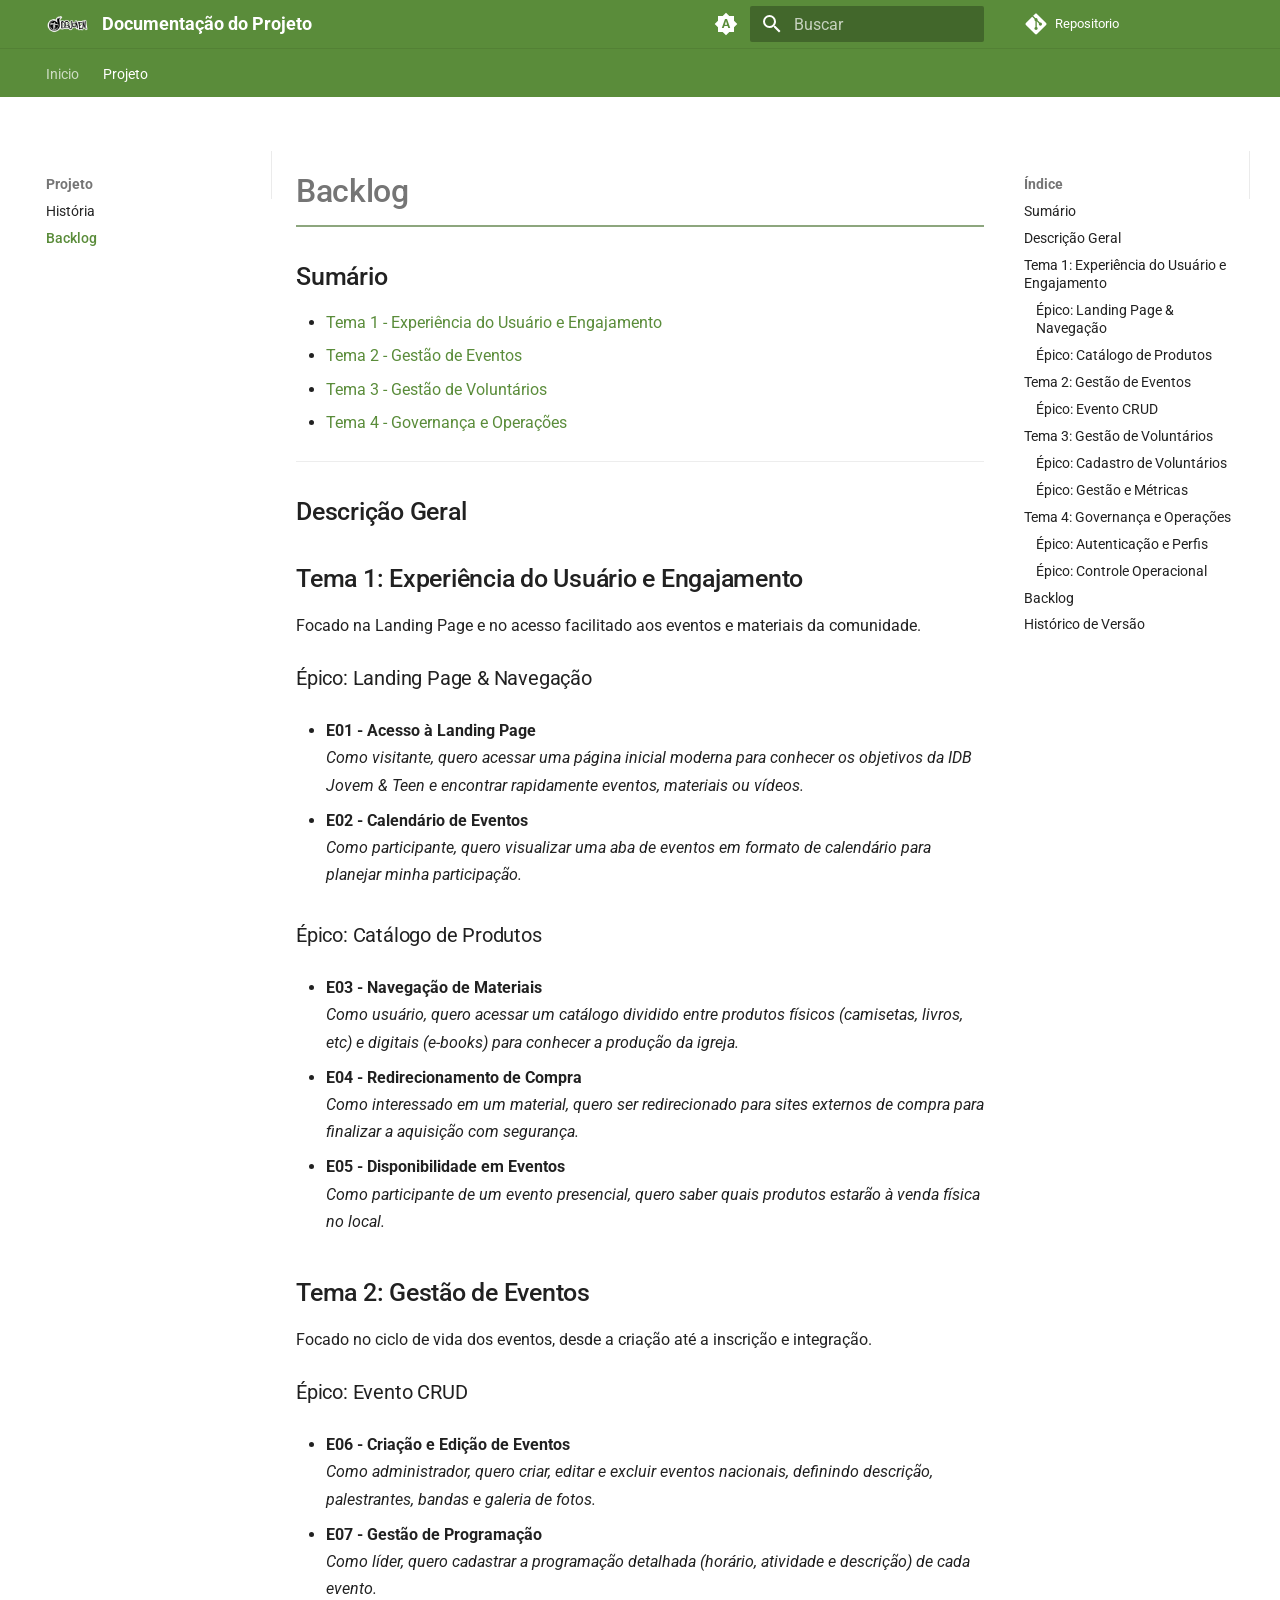
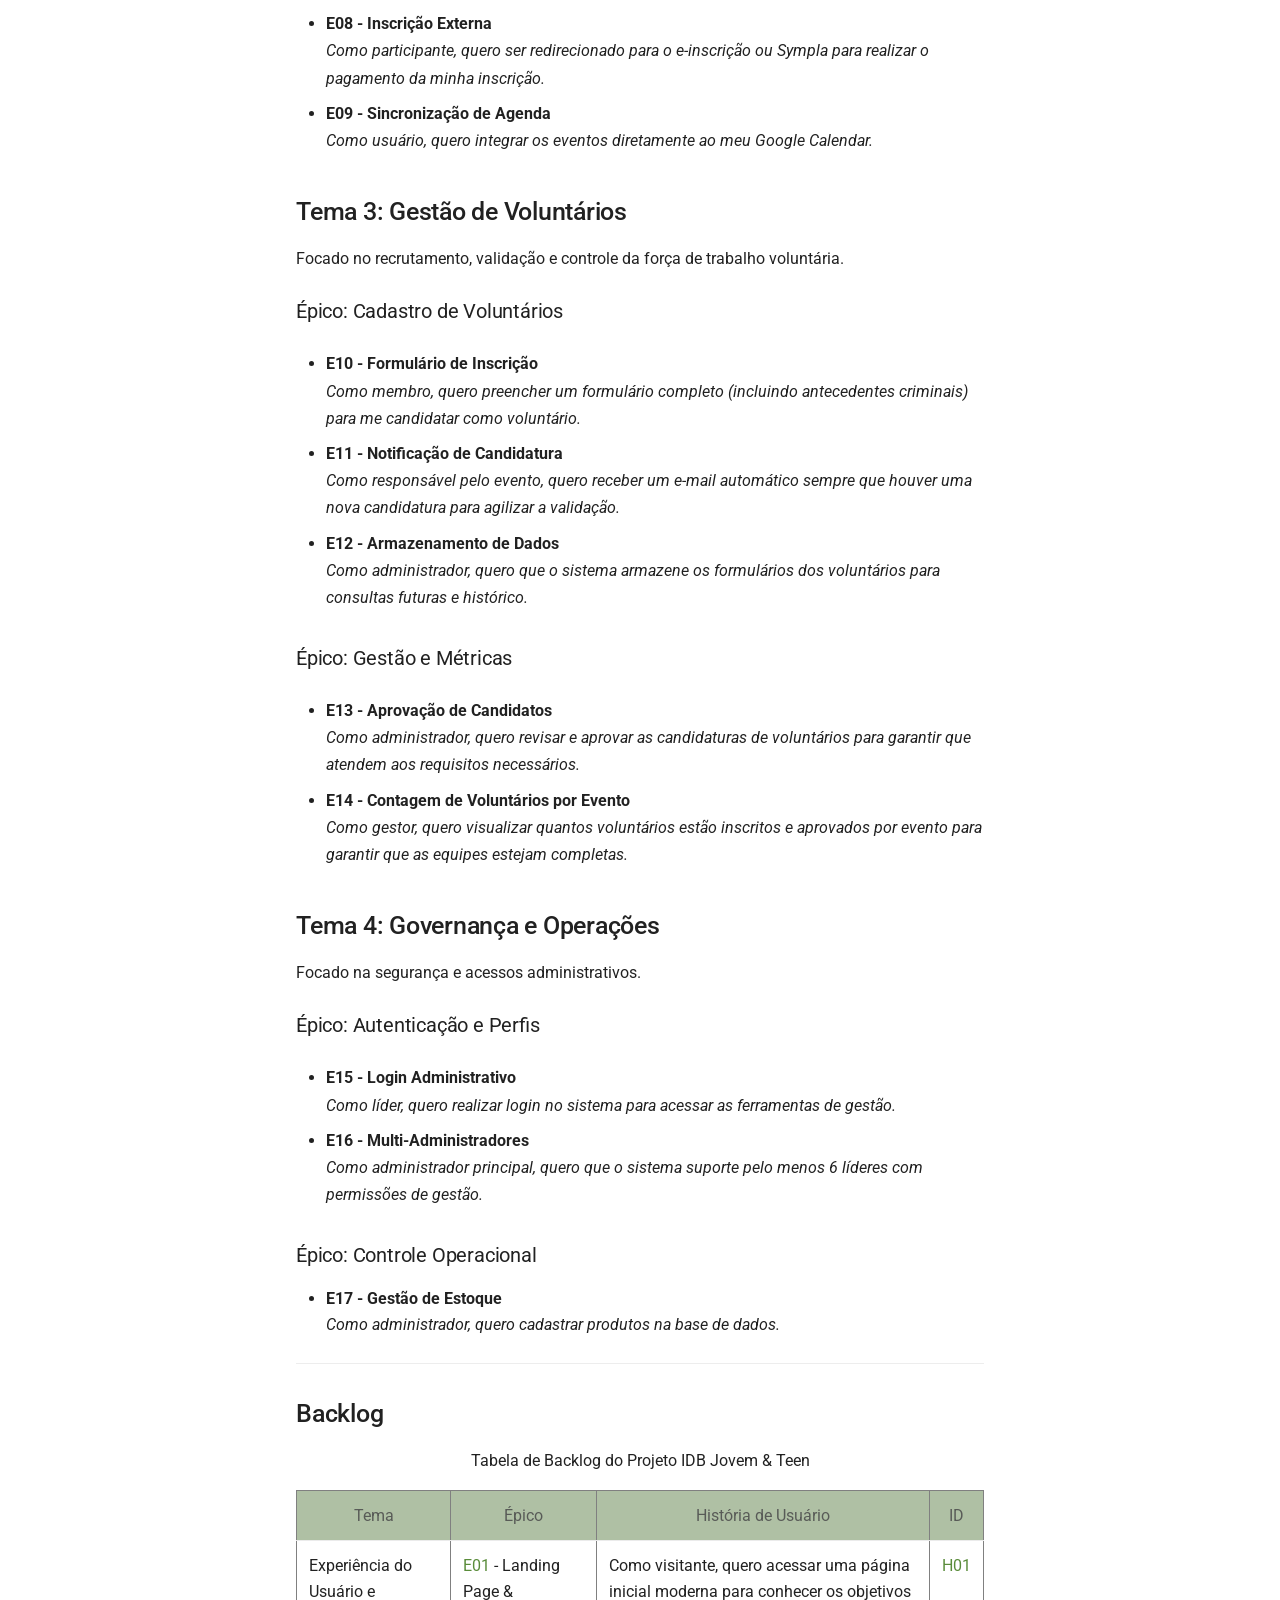
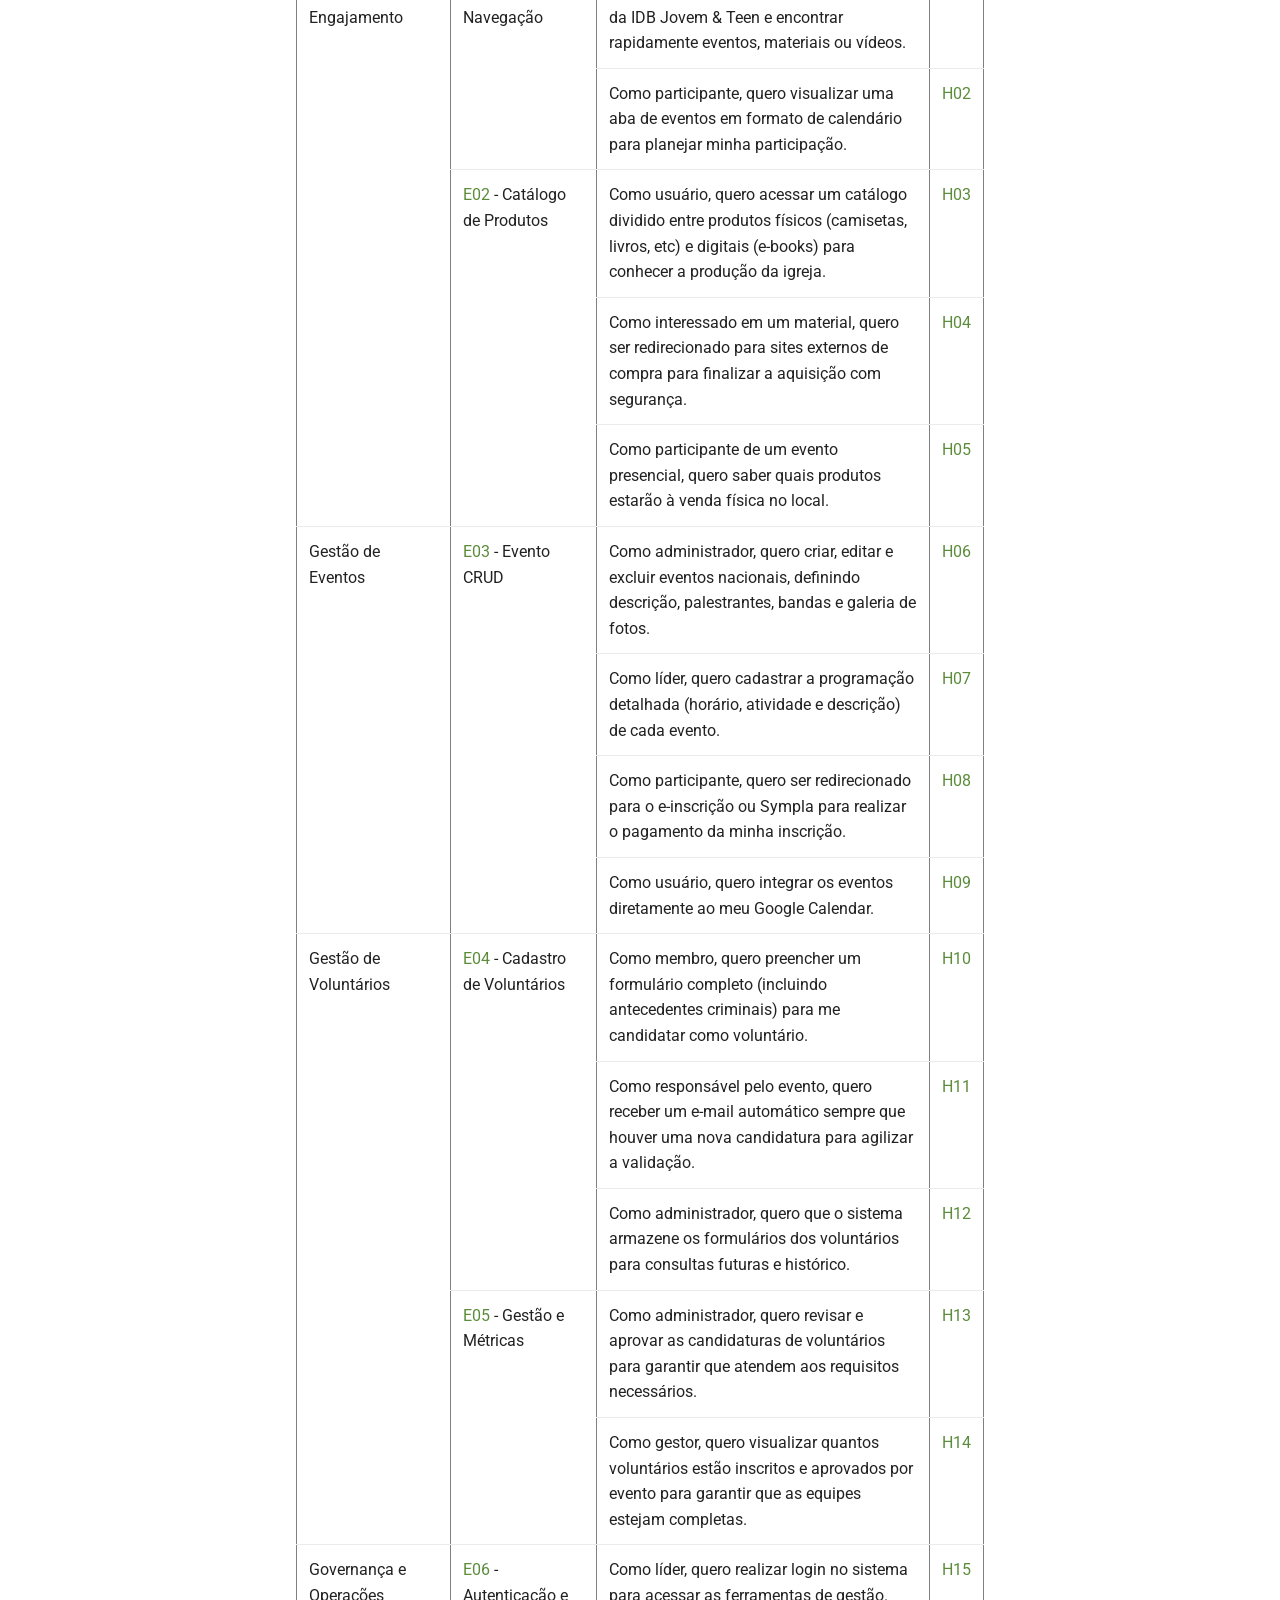
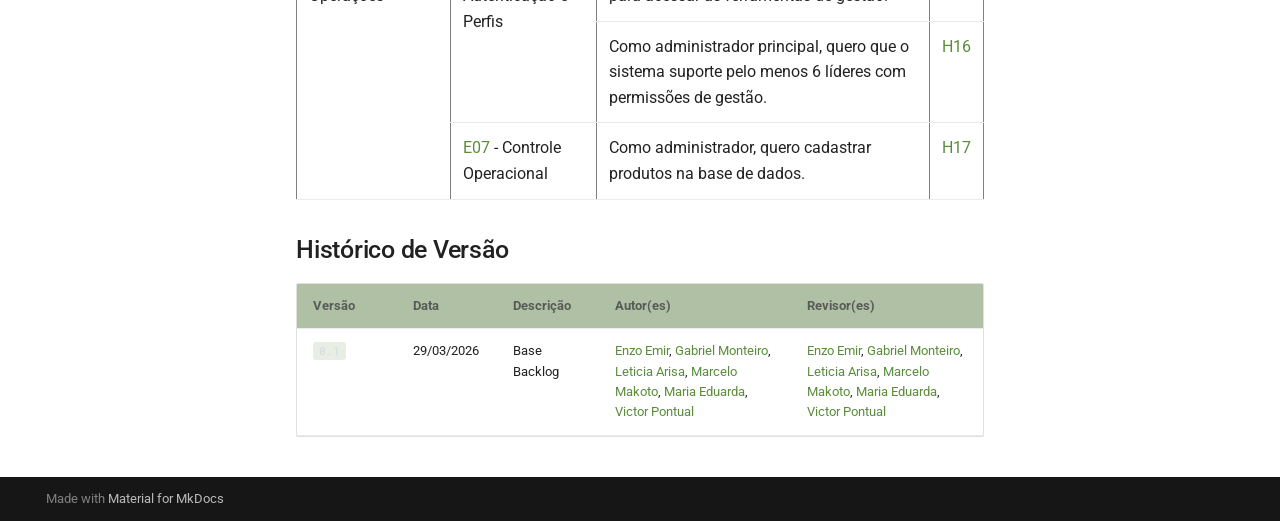
==== projeto/backlog_novo/index.html @ 0bb30179 "deploy: 5271ec91122ce30be856b29e487058264854e5d3" ====
<!doctype html>
<html lang="pt" class="no-js">
  <head>
    
      <meta charset="utf-8">
      <meta name="viewport" content="width=device-width,initial-scale=1">
      
        <meta name="description" content="Base inicial da documentação tecnica e organizacional">
      
      
      
        <link rel="canonical" href="https://enzoemir.github.io/IDB_JOVEM_DOC/projeto/backlog_novo/">
      
      
        <link rel="prev" href="../historia_usuario_novo/">
      
      
      
        
      
      
      <link rel="icon" href="../../imagens/logo.png">
      <meta name="generator" content="mkdocs-1.6.1, mkdocs-material-9.7.6">
    
    
      
        <title>Backlog - Documentação do Projeto</title>
      
    
    
      <link rel="stylesheet" href="../../assets/stylesheets/main.484c7ddc.min.css">
      
        
        <link rel="stylesheet" href="../../assets/stylesheets/palette.ab4e12ef.min.css">
      
      


    
    
      
    
    
      
        
        
        <link rel="preconnect" href="https://fonts.gstatic.com" crossorigin>
        <link rel="stylesheet" href="https://fonts.googleapis.com/css?family=Roboto:300,300i,400,400i,700,700i%7CRoboto+Mono:400,400i,700,700i&display=fallback">
        <style>:root{--md-text-font:"Roboto";--md-code-font:"Roboto Mono"}</style>
      
    
    
      <link rel="stylesheet" href="../../stylesheets/custom.css">
    
    <script>__md_scope=new URL("../..",location),__md_hash=e=>[...e].reduce(((e,_)=>(e<<5)-e+_.charCodeAt(0)),0),__md_get=(e,_=localStorage,t=__md_scope)=>JSON.parse(_.getItem(t.pathname+"."+e)),__md_set=(e,_,t=localStorage,a=__md_scope)=>{try{t.setItem(a.pathname+"."+e,JSON.stringify(_))}catch(e){}}</script>
    
      

    
    
  </head>
  
  
    
    
      
    
    
    
    
    <body dir="ltr" data-md-color-scheme="default" data-md-color-primary="indigo" data-md-color-accent="indigo">
  
    
    <input class="md-toggle" data-md-toggle="drawer" type="checkbox" id="__drawer" autocomplete="off">
    <input class="md-toggle" data-md-toggle="search" type="checkbox" id="__search" autocomplete="off">
    <label class="md-overlay" for="__drawer"></label>
    <div data-md-component="skip">
      
        
        <a href="#sumario" class="md-skip">
          Pular para conteúdo
        </a>
      
    </div>
    <div data-md-component="announce">
      
    </div>
    
    
      

<header class="md-header" data-md-component="header">
  <nav class="md-header__inner md-grid" aria-label="Cabeçalho">
    <a href="../.." title="Documentação do Projeto" class="md-header__button md-logo" aria-label="Documentação do Projeto" data-md-component="logo">
      
  <img src="../../imagens/logo.png" alt="logo">

    </a>
    <label class="md-header__button md-icon" for="__drawer">
      
      <svg xmlns="http://www.w3.org/2000/svg" viewBox="0 0 24 24"><path d="M3 6h18v2H3zm0 5h18v2H3zm0 5h18v2H3z"/></svg>
    </label>
    <div class="md-header__title" data-md-component="header-title">
      <div class="md-header__ellipsis">
        <div class="md-header__topic">
          <span class="md-ellipsis">
            Documentação do Projeto
          </span>
        </div>
        <div class="md-header__topic" data-md-component="header-topic">
          <span class="md-ellipsis">
            
              Backlog
            
          </span>
        </div>
      </div>
    </div>
    
      
        <form class="md-header__option" data-md-component="palette">
  
    
    
    
    <input class="md-option" data-md-color-media="(prefers-color-scheme)" data-md-color-scheme="default" data-md-color-primary="indigo" data-md-color-accent="indigo"  aria-label="Alternar para tema claro"  type="radio" name="__palette" id="__palette_0">
    
      <label class="md-header__button md-icon" title="Alternar para tema claro" for="__palette_1" hidden>
        <svg xmlns="http://www.w3.org/2000/svg" viewBox="0 0 24 24"><path d="m14.3 16-.7-2h-3.2l-.7 2H7.8L11 7h2l3.2 9zM20 8.69V4h-4.69L12 .69 8.69 4H4v4.69L.69 12 4 15.31V20h4.69L12 23.31 15.31 20H20v-4.69L23.31 12zm-9.15 3.96h2.3L12 9z"/></svg>
      </label>
    
  
    
    
    
    <input class="md-option" data-md-color-media="(prefers-color-scheme: light)" data-md-color-scheme="default" data-md-color-primary="green" data-md-color-accent="pink"  aria-label="Alternar para tema escuro"  type="radio" name="__palette" id="__palette_1">
    
      <label class="md-header__button md-icon" title="Alternar para tema escuro" for="__palette_2" hidden>
        <svg xmlns="http://www.w3.org/2000/svg" viewBox="0 0 24 24"><path d="M12 8a4 4 0 0 0-4 4 4 4 0 0 0 4 4 4 4 0 0 0 4-4 4 4 0 0 0-4-4m0 10a6 6 0 0 1-6-6 6 6 0 0 1 6-6 6 6 0 0 1 6 6 6 6 0 0 1-6 6m8-9.31V4h-4.69L12 .69 8.69 4H4v4.69L.69 12 4 15.31V20h4.69L12 23.31 15.31 20H20v-4.69L23.31 12z"/></svg>
      </label>
    
  
    
    
    
    <input class="md-option" data-md-color-media="(prefers-color-scheme: dark)" data-md-color-scheme="slate" data-md-color-primary="green" data-md-color-accent="pink"  aria-label="Usar preferência do sistema"  type="radio" name="__palette" id="__palette_2">
    
      <label class="md-header__button md-icon" title="Usar preferência do sistema" for="__palette_0" hidden>
        <svg xmlns="http://www.w3.org/2000/svg" viewBox="0 0 24 24"><path d="M12 18c-.89 0-1.74-.2-2.5-.55C11.56 16.5 13 14.42 13 12s-1.44-4.5-3.5-5.45C10.26 6.2 11.11 6 12 6a6 6 0 0 1 6 6 6 6 0 0 1-6 6m8-9.31V4h-4.69L12 .69 8.69 4H4v4.69L.69 12 4 15.31V20h4.69L12 23.31 15.31 20H20v-4.69L23.31 12z"/></svg>
      </label>
    
  
</form>
      
    
    
      <script>var palette=__md_get("__palette");if(palette&&palette.color){if("(prefers-color-scheme)"===palette.color.media){var media=matchMedia("(prefers-color-scheme: light)"),input=document.querySelector(media.matches?"[data-md-color-media='(prefers-color-scheme: light)']":"[data-md-color-media='(prefers-color-scheme: dark)']");palette.color.media=input.getAttribute("data-md-color-media"),palette.color.scheme=input.getAttribute("data-md-color-scheme"),palette.color.primary=input.getAttribute("data-md-color-primary"),palette.color.accent=input.getAttribute("data-md-color-accent")}for(var[key,value]of Object.entries(palette.color))document.body.setAttribute("data-md-color-"+key,value)}</script>
    
    
    
      
      
        <label class="md-header__button md-icon" for="__search">
          
          <svg xmlns="http://www.w3.org/2000/svg" viewBox="0 0 24 24"><path d="M9.5 3A6.5 6.5 0 0 1 16 9.5c0 1.61-.59 3.09-1.56 4.23l.27.27h.79l5 5-1.5 1.5-5-5v-.79l-.27-.27A6.52 6.52 0 0 1 9.5 16 6.5 6.5 0 0 1 3 9.5 6.5 6.5 0 0 1 9.5 3m0 2C7 5 5 7 5 9.5S7 14 9.5 14 14 12 14 9.5 12 5 9.5 5"/></svg>
        </label>
        <div class="md-search" data-md-component="search" role="dialog">
  <label class="md-search__overlay" for="__search"></label>
  <div class="md-search__inner" role="search">
    <form class="md-search__form" name="search">
      <input type="text" class="md-search__input" name="query" aria-label="Buscar" placeholder="Buscar" autocapitalize="off" autocorrect="off" autocomplete="off" spellcheck="false" data-md-component="search-query" required>
      <label class="md-search__icon md-icon" for="__search">
        
        <svg xmlns="http://www.w3.org/2000/svg" viewBox="0 0 24 24"><path d="M9.5 3A6.5 6.5 0 0 1 16 9.5c0 1.61-.59 3.09-1.56 4.23l.27.27h.79l5 5-1.5 1.5-5-5v-.79l-.27-.27A6.52 6.52 0 0 1 9.5 16 6.5 6.5 0 0 1 3 9.5 6.5 6.5 0 0 1 9.5 3m0 2C7 5 5 7 5 9.5S7 14 9.5 14 14 12 14 9.5 12 5 9.5 5"/></svg>
        
        <svg xmlns="http://www.w3.org/2000/svg" viewBox="0 0 24 24"><path d="M20 11v2H8l5.5 5.5-1.42 1.42L4.16 12l7.92-7.92L13.5 5.5 8 11z"/></svg>
      </label>
      <nav class="md-search__options" aria-label="Pesquisar">
        
        <button type="reset" class="md-search__icon md-icon" title="Limpar" aria-label="Limpar" tabindex="-1">
          
          <svg xmlns="http://www.w3.org/2000/svg" viewBox="0 0 24 24"><path d="M19 6.41 17.59 5 12 10.59 6.41 5 5 6.41 10.59 12 5 17.59 6.41 19 12 13.41 17.59 19 19 17.59 13.41 12z"/></svg>
        </button>
      </nav>
      
    </form>
    <div class="md-search__output">
      <div class="md-search__scrollwrap" tabindex="0" data-md-scrollfix>
        <div class="md-search-result" data-md-component="search-result">
          <div class="md-search-result__meta">
            Inicializando busca
          </div>
          <ol class="md-search-result__list" role="presentation"></ol>
        </div>
      </div>
    </div>
  </div>
</div>
      
    
    
      <div class="md-header__source">
        <a href="https://github.com/EnzoEmir/IDB_JOVEM_DOC" title="Ir para repositório" class="md-source" data-md-component="source">
  <div class="md-source__icon md-icon">
    
    <svg xmlns="http://www.w3.org/2000/svg" viewBox="0 0 448 512"><!--! Font Awesome Free 7.1.0 by @fontawesome - https://fontawesome.com License - https://fontawesome.com/license/free (Icons: CC BY 4.0, Fonts: SIL OFL 1.1, Code: MIT License) Copyright 2025 Fonticons, Inc.--><path d="M439.6 236.1 244 40.5c-5.4-5.5-12.8-8.5-20.4-8.5s-15 3-20.4 8.4L162.5 81l51.5 51.5c27.1-9.1 52.7 16.8 43.4 43.7l49.7 49.7c34.2-11.8 61.2 31 35.5 56.7-26.5 26.5-70.2-2.9-56-37.3L240.3 199v121.9c25.3 12.5 22.3 41.8 9.1 55-6.4 6.4-15.2 10.1-24.3 10.1s-17.8-3.6-24.3-10.1c-17.6-17.6-11.1-46.9 11.2-56v-123c-20.8-8.5-24.6-30.7-18.6-45L142.6 101 8.5 235.1C3 240.6 0 247.9 0 255.5s3 15 8.5 20.4l195.6 195.7c5.4 5.4 12.7 8.4 20.4 8.4s15-3 20.4-8.4l194.7-194.7c5.4-5.4 8.4-12.8 8.4-20.4s-3-15-8.4-20.4"/></svg>
  </div>
  <div class="md-source__repository">
    Repositorio
  </div>
</a>
      </div>
    
  </nav>
  
</header>
    
    <div class="md-container" data-md-component="container">
      
      
        
          
            
<nav class="md-tabs" aria-label="Abas" data-md-component="tabs">
  <div class="md-grid">
    <ul class="md-tabs__list">
      
        
  
  
  
  
    <li class="md-tabs__item">
      <a href="../.." class="md-tabs__link">
        
  
  
    
  
  Inicio

      </a>
    </li>
  

      
        
  
  
  
    
  
  
    
    
      <li class="md-tabs__item md-tabs__item--active">
        <a href="../historia_usuario_novo/" class="md-tabs__link">
          
  
  
  Projeto

        </a>
      </li>
    
  

      
    </ul>
  </div>
</nav>
          
        
      
      <main class="md-main" data-md-component="main">
        <div class="md-main__inner md-grid">
          
            
              
              <div class="md-sidebar md-sidebar--primary" data-md-component="sidebar" data-md-type="navigation" >
                <div class="md-sidebar__scrollwrap">
                  <div class="md-sidebar__inner">
                    


  


<nav class="md-nav md-nav--primary md-nav--lifted" aria-label="Navegação" data-md-level="0">
  <label class="md-nav__title" for="__drawer">
    <a href="../.." title="Documentação do Projeto" class="md-nav__button md-logo" aria-label="Documentação do Projeto" data-md-component="logo">
      
  <img src="../../imagens/logo.png" alt="logo">

    </a>
    Documentação do Projeto
  </label>
  
    <div class="md-nav__source">
      <a href="https://github.com/EnzoEmir/IDB_JOVEM_DOC" title="Ir para repositório" class="md-source" data-md-component="source">
  <div class="md-source__icon md-icon">
    
    <svg xmlns="http://www.w3.org/2000/svg" viewBox="0 0 448 512"><!--! Font Awesome Free 7.1.0 by @fontawesome - https://fontawesome.com License - https://fontawesome.com/license/free (Icons: CC BY 4.0, Fonts: SIL OFL 1.1, Code: MIT License) Copyright 2025 Fonticons, Inc.--><path d="M439.6 236.1 244 40.5c-5.4-5.5-12.8-8.5-20.4-8.5s-15 3-20.4 8.4L162.5 81l51.5 51.5c27.1-9.1 52.7 16.8 43.4 43.7l49.7 49.7c34.2-11.8 61.2 31 35.5 56.7-26.5 26.5-70.2-2.9-56-37.3L240.3 199v121.9c25.3 12.5 22.3 41.8 9.1 55-6.4 6.4-15.2 10.1-24.3 10.1s-17.8-3.6-24.3-10.1c-17.6-17.6-11.1-46.9 11.2-56v-123c-20.8-8.5-24.6-30.7-18.6-45L142.6 101 8.5 235.1C3 240.6 0 247.9 0 255.5s3 15 8.5 20.4l195.6 195.7c5.4 5.4 12.7 8.4 20.4 8.4s15-3 20.4-8.4l194.7-194.7c5.4-5.4 8.4-12.8 8.4-20.4s-3-15-8.4-20.4"/></svg>
  </div>
  <div class="md-source__repository">
    Repositorio
  </div>
</a>
    </div>
  
  <ul class="md-nav__list" data-md-scrollfix>
    
      
      
  
  
  
  
    <li class="md-nav__item">
      <a href="../.." class="md-nav__link">
        
  
  
  <span class="md-ellipsis">
    
  
    Inicio
  

    
  </span>
  
  

      </a>
    </li>
  

    
      
      
  
  
    
  
  
  
    
    
    
    
      
        
        
      
      
    
    
    <li class="md-nav__item md-nav__item--active md-nav__item--section md-nav__item--nested">
      
        
        
        <input class="md-nav__toggle md-toggle " type="checkbox" id="__nav_2" checked>
        
          
          <label class="md-nav__link" for="__nav_2" id="__nav_2_label" tabindex="">
            
  
  
  <span class="md-ellipsis">
    
  
    Projeto
  

    
  </span>
  
  

            <span class="md-nav__icon md-icon"></span>
          </label>
        
        <nav class="md-nav" data-md-level="1" aria-labelledby="__nav_2_label" aria-expanded="true">
          <label class="md-nav__title" for="__nav_2">
            <span class="md-nav__icon md-icon"></span>
            
  
    Projeto
  

          </label>
          <ul class="md-nav__list" data-md-scrollfix>
            
              
                
  
  
  
  
    <li class="md-nav__item">
      <a href="../historia_usuario_novo/" class="md-nav__link">
        
  
  
  <span class="md-ellipsis">
    
  
    História
  

    
  </span>
  
  

      </a>
    </li>
  

              
            
              
                
  
  
    
  
  
  
    <li class="md-nav__item md-nav__item--active">
      
      <input class="md-nav__toggle md-toggle" type="checkbox" id="__toc">
      
      
      
        <label class="md-nav__link md-nav__link--active" for="__toc">
          
  
  
  <span class="md-ellipsis">
    
  
    Backlog
  

    
  </span>
  
  

          <span class="md-nav__icon md-icon"></span>
        </label>
      
      <a href="./" class="md-nav__link md-nav__link--active">
        
  
  
  <span class="md-ellipsis">
    
  
    Backlog
  

    
  </span>
  
  

      </a>
      
        

<nav class="md-nav md-nav--secondary" aria-label="Índice">
  
  
  
  
    <label class="md-nav__title" for="__toc">
      <span class="md-nav__icon md-icon"></span>
      Índice
    </label>
    <ul class="md-nav__list" data-md-component="toc" data-md-scrollfix>
      
        <li class="md-nav__item">
  <a href="#sumario" class="md-nav__link">
    <span class="md-ellipsis">
      
        Sumário
      
    </span>
  </a>
  
</li>
      
        <li class="md-nav__item">
  <a href="#descricao-geral" class="md-nav__link">
    <span class="md-ellipsis">
      
        Descrição Geral
      
    </span>
  </a>
  
</li>
      
        <li class="md-nav__item">
  <a href="#tema-1-experiencia-do-usuario-e-engajamento" class="md-nav__link">
    <span class="md-ellipsis">
      
        Tema 1: Experiência do Usuário e Engajamento
      
    </span>
  </a>
  
    <nav class="md-nav" aria-label="Tema 1: Experiência do Usuário e Engajamento">
      <ul class="md-nav__list">
        
          <li class="md-nav__item">
  <a href="#epico-landing-page-navegacao" class="md-nav__link">
    <span class="md-ellipsis">
      
        Épico: Landing Page &amp; Navegação
      
    </span>
  </a>
  
</li>
        
          <li class="md-nav__item">
  <a href="#epico-catalogo-de-produtos" class="md-nav__link">
    <span class="md-ellipsis">
      
        Épico: Catálogo de Produtos
      
    </span>
  </a>
  
</li>
        
      </ul>
    </nav>
  
</li>
      
        <li class="md-nav__item">
  <a href="#tema-2-gestao-de-eventos" class="md-nav__link">
    <span class="md-ellipsis">
      
        Tema 2: Gestão de Eventos
      
    </span>
  </a>
  
    <nav class="md-nav" aria-label="Tema 2: Gestão de Eventos">
      <ul class="md-nav__list">
        
          <li class="md-nav__item">
  <a href="#epico-evento-crud" class="md-nav__link">
    <span class="md-ellipsis">
      
        Épico: Evento CRUD
      
    </span>
  </a>
  
</li>
        
      </ul>
    </nav>
  
</li>
      
        <li class="md-nav__item">
  <a href="#tema-3-gestao-de-voluntarios" class="md-nav__link">
    <span class="md-ellipsis">
      
        Tema 3: Gestão de Voluntários
      
    </span>
  </a>
  
    <nav class="md-nav" aria-label="Tema 3: Gestão de Voluntários">
      <ul class="md-nav__list">
        
          <li class="md-nav__item">
  <a href="#epico-cadastro-de-voluntarios" class="md-nav__link">
    <span class="md-ellipsis">
      
        Épico: Cadastro de Voluntários
      
    </span>
  </a>
  
</li>
        
          <li class="md-nav__item">
  <a href="#epico-gestao-e-metricas" class="md-nav__link">
    <span class="md-ellipsis">
      
        Épico: Gestão e Métricas
      
    </span>
  </a>
  
</li>
        
      </ul>
    </nav>
  
</li>
      
        <li class="md-nav__item">
  <a href="#tema-4-governanca-e-operacoes" class="md-nav__link">
    <span class="md-ellipsis">
      
        Tema 4: Governança e Operações
      
    </span>
  </a>
  
    <nav class="md-nav" aria-label="Tema 4: Governança e Operações">
      <ul class="md-nav__list">
        
          <li class="md-nav__item">
  <a href="#epico-autenticacao-e-perfis" class="md-nav__link">
    <span class="md-ellipsis">
      
        Épico: Autenticação e Perfis
      
    </span>
  </a>
  
</li>
        
          <li class="md-nav__item">
  <a href="#epico-controle-operacional" class="md-nav__link">
    <span class="md-ellipsis">
      
        Épico: Controle Operacional
      
    </span>
  </a>
  
</li>
        
      </ul>
    </nav>
  
</li>
      
        <li class="md-nav__item">
  <a href="#backlog" class="md-nav__link">
    <span class="md-ellipsis">
      
        Backlog
      
    </span>
  </a>
  
</li>
      
        <li class="md-nav__item">
  <a href="#historico-de-versao" class="md-nav__link">
    <span class="md-ellipsis">
      
        Histórico de Versão
      
    </span>
  </a>
  
</li>
      
    </ul>
  
</nav>
      
    </li>
  

              
            
          </ul>
        </nav>
      
    </li>
  

    
  </ul>
</nav>
                  </div>
                </div>
              </div>
            
            
              
              <div class="md-sidebar md-sidebar--secondary" data-md-component="sidebar" data-md-type="toc" >
                <div class="md-sidebar__scrollwrap">
                  <div class="md-sidebar__inner">
                    

<nav class="md-nav md-nav--secondary" aria-label="Índice">
  
  
  
  
    <label class="md-nav__title" for="__toc">
      <span class="md-nav__icon md-icon"></span>
      Índice
    </label>
    <ul class="md-nav__list" data-md-component="toc" data-md-scrollfix>
      
        <li class="md-nav__item">
  <a href="#sumario" class="md-nav__link">
    <span class="md-ellipsis">
      
        Sumário
      
    </span>
  </a>
  
</li>
      
        <li class="md-nav__item">
  <a href="#descricao-geral" class="md-nav__link">
    <span class="md-ellipsis">
      
        Descrição Geral
      
    </span>
  </a>
  
</li>
      
        <li class="md-nav__item">
  <a href="#tema-1-experiencia-do-usuario-e-engajamento" class="md-nav__link">
    <span class="md-ellipsis">
      
        Tema 1: Experiência do Usuário e Engajamento
      
    </span>
  </a>
  
    <nav class="md-nav" aria-label="Tema 1: Experiência do Usuário e Engajamento">
      <ul class="md-nav__list">
        
          <li class="md-nav__item">
  <a href="#epico-landing-page-navegacao" class="md-nav__link">
    <span class="md-ellipsis">
      
        Épico: Landing Page &amp; Navegação
      
    </span>
  </a>
  
</li>
        
          <li class="md-nav__item">
  <a href="#epico-catalogo-de-produtos" class="md-nav__link">
    <span class="md-ellipsis">
      
        Épico: Catálogo de Produtos
      
    </span>
  </a>
  
</li>
        
      </ul>
    </nav>
  
</li>
      
        <li class="md-nav__item">
  <a href="#tema-2-gestao-de-eventos" class="md-nav__link">
    <span class="md-ellipsis">
      
        Tema 2: Gestão de Eventos
      
    </span>
  </a>
  
    <nav class="md-nav" aria-label="Tema 2: Gestão de Eventos">
      <ul class="md-nav__list">
        
          <li class="md-nav__item">
  <a href="#epico-evento-crud" class="md-nav__link">
    <span class="md-ellipsis">
      
        Épico: Evento CRUD
      
    </span>
  </a>
  
</li>
        
      </ul>
    </nav>
  
</li>
      
        <li class="md-nav__item">
  <a href="#tema-3-gestao-de-voluntarios" class="md-nav__link">
    <span class="md-ellipsis">
      
        Tema 3: Gestão de Voluntários
      
    </span>
  </a>
  
    <nav class="md-nav" aria-label="Tema 3: Gestão de Voluntários">
      <ul class="md-nav__list">
        
          <li class="md-nav__item">
  <a href="#epico-cadastro-de-voluntarios" class="md-nav__link">
    <span class="md-ellipsis">
      
        Épico: Cadastro de Voluntários
      
    </span>
  </a>
  
</li>
        
          <li class="md-nav__item">
  <a href="#epico-gestao-e-metricas" class="md-nav__link">
    <span class="md-ellipsis">
      
        Épico: Gestão e Métricas
      
    </span>
  </a>
  
</li>
        
      </ul>
    </nav>
  
</li>
      
        <li class="md-nav__item">
  <a href="#tema-4-governanca-e-operacoes" class="md-nav__link">
    <span class="md-ellipsis">
      
        Tema 4: Governança e Operações
      
    </span>
  </a>
  
    <nav class="md-nav" aria-label="Tema 4: Governança e Operações">
      <ul class="md-nav__list">
        
          <li class="md-nav__item">
  <a href="#epico-autenticacao-e-perfis" class="md-nav__link">
    <span class="md-ellipsis">
      
        Épico: Autenticação e Perfis
      
    </span>
  </a>
  
</li>
        
          <li class="md-nav__item">
  <a href="#epico-controle-operacional" class="md-nav__link">
    <span class="md-ellipsis">
      
        Épico: Controle Operacional
      
    </span>
  </a>
  
</li>
        
      </ul>
    </nav>
  
</li>
      
        <li class="md-nav__item">
  <a href="#backlog" class="md-nav__link">
    <span class="md-ellipsis">
      
        Backlog
      
    </span>
  </a>
  
</li>
      
        <li class="md-nav__item">
  <a href="#historico-de-versao" class="md-nav__link">
    <span class="md-ellipsis">
      
        Histórico de Versão
      
    </span>
  </a>
  
</li>
      
    </ul>
  
</nav>
                  </div>
                </div>
              </div>
            
          
          
            <div class="md-content" data-md-component="content">
              
              <article class="md-content__inner md-typeset">
                
                  


  
  


  <h1>Backlog</h1>

<h2 id="sumario">Sumário<a class="headerlink" href="#sumario" title="Permanent link">&para;</a></h2>
<ul>
<li><a href="#tema1">Tema 1 - Experiência do Usuário e Engajamento</a></li>
<li><a href="#tema2">Tema 2 - Gestão de Eventos</a></li>
<li><a href="#tema3">Tema 3 - Gestão de Voluntários</a></li>
<li><a href="#tema4">Tema 4 - Governança e Operações</a></li>
</ul>
<hr />
<h2 id="descricao-geral">Descrição Geral<a class="headerlink" href="#descricao-geral" title="Permanent link">&para;</a></h2>
<p><a name="tema1"></a></p>
<h2 id="tema-1-experiencia-do-usuario-e-engajamento">Tema 1: Experiência do Usuário e Engajamento<a class="headerlink" href="#tema-1-experiencia-do-usuario-e-engajamento" title="Permanent link">&para;</a></h2>
<p>Focado na Landing Page e no acesso facilitado aos eventos e materiais da comunidade.</p>
<h3 id="epico-landing-page-navegacao">Épico: Landing Page &amp; Navegação<a class="headerlink" href="#epico-landing-page-navegacao" title="Permanent link">&para;</a></h3>
<ul>
<li>
<p><strong>E01 - Acesso à Landing Page</strong><br />
<em>Como visitante, quero acessar uma página inicial moderna para conhecer os objetivos da IDB Jovem &amp; Teen e encontrar rapidamente eventos, materiais ou vídeos.</em></p>
</li>
<li>
<p><strong>E02 - Calendário de Eventos</strong><br />
<em>Como participante, quero visualizar uma aba de eventos em formato de calendário para planejar minha participação.</em></p>
</li>
</ul>
<h3 id="epico-catalogo-de-produtos">Épico: Catálogo de Produtos<a class="headerlink" href="#epico-catalogo-de-produtos" title="Permanent link">&para;</a></h3>
<ul>
<li>
<p><strong>E03 - Navegação de Materiais</strong><br />
<em>Como usuário, quero acessar um catálogo dividido entre produtos físicos (camisetas, livros, etc) e digitais (e-books) para conhecer a produção da igreja.</em></p>
</li>
<li>
<p><strong>E04 - Redirecionamento de Compra</strong><br />
<em>Como interessado em um material, quero ser redirecionado para sites externos de compra para finalizar a aquisição com segurança.</em></p>
</li>
<li>
<p><strong>E05 - Disponibilidade em Eventos</strong><br />
<em>Como participante de um evento presencial, quero saber quais produtos estarão à venda física no local.</em></p>
</li>
</ul>
<p><a name="tema2"></a></p>
<h2 id="tema-2-gestao-de-eventos">Tema 2: Gestão de Eventos<a class="headerlink" href="#tema-2-gestao-de-eventos" title="Permanent link">&para;</a></h2>
<p>Focado no ciclo de vida dos eventos, desde a criação até a inscrição e integração.</p>
<h3 id="epico-evento-crud">Épico: Evento CRUD<a class="headerlink" href="#epico-evento-crud" title="Permanent link">&para;</a></h3>
<ul>
<li>
<p><strong>E06 - Criação e Edição de Eventos</strong><br />
<em>Como administrador, quero criar, editar e excluir eventos nacionais, definindo descrição, palestrantes, bandas e galeria de fotos.</em></p>
</li>
<li>
<p><strong>E07 - Gestão de Programação</strong><br />
<em>Como líder, quero cadastrar a programação detalhada (horário, atividade e descrição) de cada evento.</em></p>
</li>
<li>
<p><strong>E08 - Inscrição Externa</strong><br />
<em>Como participante, quero ser redirecionado para o e-inscrição ou Sympla para realizar o pagamento da minha inscrição.</em></p>
</li>
<li>
<p><strong>E09 - Sincronização de Agenda</strong><br />
<em>Como usuário, quero integrar os eventos diretamente ao meu Google Calendar.</em></p>
</li>
</ul>
<p><a name="tema3"></a></p>
<h2 id="tema-3-gestao-de-voluntarios">Tema 3: Gestão de Voluntários<a class="headerlink" href="#tema-3-gestao-de-voluntarios" title="Permanent link">&para;</a></h2>
<p>Focado no recrutamento, validação e controle da força de trabalho voluntária.</p>
<h3 id="epico-cadastro-de-voluntarios">Épico: Cadastro de Voluntários<a class="headerlink" href="#epico-cadastro-de-voluntarios" title="Permanent link">&para;</a></h3>
<ul>
<li>
<p><strong>E10 - Formulário de Inscrição</strong><br />
<em>Como membro, quero preencher um formulário completo (incluindo antecedentes criminais) para me candidatar como voluntário.</em></p>
</li>
<li>
<p><strong>E11 - Notificação de Candidatura</strong><br />
<em>Como responsável pelo evento, quero receber um e-mail automático sempre que houver uma nova candidatura para agilizar a validação.</em></p>
</li>
<li>
<p><strong>E12 - Armazenamento de Dados</strong><br />
<em>Como administrador, quero que o sistema armazene os formulários dos voluntários para consultas futuras e histórico.</em></p>
</li>
</ul>
<h3 id="epico-gestao-e-metricas">Épico: Gestão e Métricas<a class="headerlink" href="#epico-gestao-e-metricas" title="Permanent link">&para;</a></h3>
<ul>
<li>
<p><strong>E13 - Aprovação de Candidatos</strong><br />
<em>Como administrador, quero revisar e aprovar as candidaturas de voluntários para garantir que atendem aos requisitos necessários.</em></p>
</li>
<li>
<p><strong>E14 - Contagem de Voluntários por Evento</strong><br />
<em>Como gestor, quero visualizar quantos voluntários estão inscritos e aprovados por evento para garantir que as equipes estejam completas.</em></p>
</li>
</ul>
<p><a name="tema4"></a></p>
<h2 id="tema-4-governanca-e-operacoes">Tema 4: Governança e Operações<a class="headerlink" href="#tema-4-governanca-e-operacoes" title="Permanent link">&para;</a></h2>
<p>Focado na segurança e acessos administrativos.</p>
<h3 id="epico-autenticacao-e-perfis">Épico: Autenticação e Perfis<a class="headerlink" href="#epico-autenticacao-e-perfis" title="Permanent link">&para;</a></h3>
<ul>
<li>
<p><strong>E15 - Login Administrativo</strong><br />
<em>Como líder, quero realizar login no sistema para acessar as ferramentas de gestão.</em></p>
</li>
<li>
<p><strong>E16 - Multi-Administradores</strong><br />
<em>Como administrador principal, quero que o sistema suporte pelo menos 6 líderes com permissões de gestão.</em></p>
</li>
</ul>
<h3 id="epico-controle-operacional">Épico: Controle Operacional<a class="headerlink" href="#epico-controle-operacional" title="Permanent link">&para;</a></h3>
<ul>
<li><strong>E17 - Gestão de Estoque</strong><br />
<em>Como administrador, quero cadastrar produtos na base de dados.</em></li>
</ul>
<hr />
<h2 id="backlog">Backlog<a class="headerlink" href="#backlog" title="Permanent link">&para;</a></h2>
<p><font size="3"><p style="text-align: center">Tabela de Backlog do Projeto IDB Jovem &amp; Teen</p></font></p>
<center>

<table class="backlog-table" border="1" cellspacing="0" cellpadding="4">
  <thead>
    <tr>
      <th>Tema</th>
      <th>Épico</th>
      <th>História de Usuário</th>
      <th>ID</th>
    </tr>
  </thead>
  <tbody>
    <tr>
      <td rowspan="5">Experiência do Usuário e Engajamento</td>
      <td rowspan="2"><a href="#tema1">E01</a> - Landing Page & Navegação</td>
      <td>Como visitante, quero acessar uma página inicial moderna para conhecer os objetivos da IDB Jovem & Teen e encontrar rapidamente eventos, materiais ou vídeos.</td>
      <td><a href="../historia_usuario_novo/#h01">H01</a></td>
    </tr>
    <tr>
      <td>Como participante, quero visualizar uma aba de eventos em formato de calendário para planejar minha participação.</td>
      <td><a href="../historia_usuario_novo/#h02">H02</a></td>
    </tr>
    <tr>
      <td rowspan="3"><a href="#tema1">E02</a> - Catálogo de Produtos</td>
      <td>Como usuário, quero acessar um catálogo dividido entre produtos físicos (camisetas, livros, etc) e digitais (e-books) para conhecer a produção da igreja.</td>
      <td><a href="../historia_usuario_novo/#h03">H03</a></td>
    </tr>
    <tr>
      <td>Como interessado em um material, quero ser redirecionado para sites externos de compra para finalizar a aquisição com segurança.</td>
      <td><a href="../historia_usuario_novo/#h04">H04</a></td>
    </tr>
    <tr>
      <td>Como participante de um evento presencial, quero saber quais produtos estarão à venda física no local.</td>
      <td><a href="../historia_usuario_novo/#h05">H05</a></td>
    </tr>
    <tr>
      <td rowspan="4">Gestão de Eventos</td>
      <td rowspan="4"><a href="#tema2">E03</a> - Evento CRUD </td>
      <td>Como administrador, quero criar, editar e excluir eventos nacionais, definindo descrição, palestrantes, bandas e galeria de fotos.</td>
      <td><a href="../historia_usuario_novo/#h06">H06</a></td>
    </tr>
    <tr>
      <td>Como líder, quero cadastrar a programação detalhada (horário, atividade e descrição) de cada evento.</td>
      <td><a href="../historia_usuario_novo/#h07">H07</a></td>
    </tr>
    <tr>
      <td>Como participante, quero ser redirecionado para o e-inscrição ou Sympla para realizar o pagamento da minha inscrição.</td>
      <td><a href="../historia_usuario_novo/#h08">H08</a></td>
    </tr>
    <tr>
      <td>Como usuário, quero integrar os eventos diretamente ao meu Google Calendar.</td>
      <td><a href="../historia_usuario_novo/#h09">H09</a></td>
    </tr>
    <tr>
      <td rowspan="5">Gestão de Voluntários</td>
      <td rowspan="3"><a href="#tema3">E04</a> - Cadastro de Voluntários</td>
      <td>Como membro, quero preencher um formulário completo (incluindo antecedentes criminais) para me candidatar como voluntário.</td>
      <td><a href="../historia_usuario_novo/#h10">H10</a></td>
    </tr>
    <tr>
      <td>Como responsável pelo evento, quero receber um e-mail automático sempre que houver uma nova candidatura para agilizar a validação.</td>
      <td><a href="../historia_usuario_novo/#h11">H11</a></td>
    </tr>
    <tr>
      <td>Como administrador, quero que o sistema armazene os formulários dos voluntários para consultas futuras e histórico.</td>
      <td><a href="../historia_usuario_novo/#h12">H12</a></td>
    </tr>
    <tr>
      <td rowspan="2"><a href="#tema3">E05</a> - Gestão e Métricas</td>
      <td>Como administrador, quero revisar e aprovar as candidaturas de voluntários para garantir que atendem aos requisitos necessários.</td>
      <td><a href="../historia_usuario_novo/#h13">H13</a></td>
    </tr>
    <tr>
      <td>Como gestor, quero visualizar quantos voluntários estão inscritos e aprovados por evento para garantir que as equipes estejam completas.</td>
      <td><a href="../historia_usuario_novo/#h14">H14</a></td>
    </tr>
    <tr>
      <td rowspan="3">Governança e Operações</td>
      <td rowspan="2"><a href="#tema4">E06</a> - Autenticação e Perfis</td>
      <td>Como líder, quero realizar login no sistema para acessar as ferramentas de gestão.</td>
      <td><a href="../historia_usuario_novo/#h15">H15</a></td>
    </tr>
    <tr>
      <td>Como administrador principal, quero que o sistema suporte pelo menos 6 líderes com permissões de gestão.</td>
      <td><a href="../historia_usuario_novo/#h16">H16</a></td>
    </tr>
    <tr>
      <td><a href="#tema4">E07</a> - Controle Operacional</td>
      <td>Como administrador, quero cadastrar produtos na base de dados.</td>
      <td><a href="../historia_usuario_novo/#h17">H17</a></td>
    </tr>
  </tbody>
</table>

</center>

<h2 id="historico-de-versao">Histórico de Versão<a class="headerlink" href="#historico-de-versao" title="Permanent link">&para;</a></h2>
<table>
<thead>
<tr>
<th>Versão</th>
<th>Data</th>
<th>Descrição</th>
<th>Autor(es)</th>
<th>Revisor(es)</th>
</tr>
</thead>
<tbody>
<tr>
<td><code>0.1</code></td>
<td>29/03/2026</td>
<td>Base Backlog</td>
<td><a href="https://github.com/EnzoEmir">Enzo Emir</a>, <a href="https://github.com/GabrielSMonteiro">Gabriel Monteiro</a>, <a href="https://github.com/Leticia-Arisa-K-Higa">Leticia Arisa</a>, <a href="https://github.com/MM4K">Marcelo Makoto</a>, <a href="https://github.com/dudaa28">Maria Eduarda</a>, <a href="https://github.com/VictorPontual">Victor Pontual</a></td>
<td><a href="https://github.com/EnzoEmir">Enzo Emir</a>, <a href="https://github.com/GabrielSMonteiro">Gabriel Monteiro</a>, <a href="https://github.com/Leticia-Arisa-K-Higa">Leticia Arisa</a>, <a href="https://github.com/MM4K">Marcelo Makoto</a>, <a href="https://github.com/dudaa28">Maria Eduarda</a>, <a href="https://github.com/VictorPontual">Victor Pontual</a></td>
</tr>
</tbody>
</table>












                
              </article>
            </div>
          
          
<script>var target=document.getElementById(location.hash.slice(1));target&&target.name&&(target.checked=target.name.startsWith("__tabbed_"))</script>
        </div>
        
          <button type="button" class="md-top md-icon" data-md-component="top" hidden>
  
  <svg xmlns="http://www.w3.org/2000/svg" viewBox="0 0 24 24"><path d="M13 20h-2V8l-5.5 5.5-1.42-1.42L12 4.16l7.92 7.92-1.42 1.42L13 8z"/></svg>
  Voltar para o topo
</button>
        
      </main>
      
        <footer class="md-footer">
  
  <div class="md-footer-meta md-typeset">
    <div class="md-footer-meta__inner md-grid">
      <div class="md-copyright">
  
  
    Made with
    <a href="https://squidfunk.github.io/mkdocs-material/" target="_blank" rel="noopener">
      Material for MkDocs
    </a>
  
</div>
      
    </div>
  </div>
</footer>
      
    </div>
    <div class="md-dialog" data-md-component="dialog">
      <div class="md-dialog__inner md-typeset"></div>
    </div>
    
      <div class="md-progress" data-md-component="progress" role="progressbar"></div>
    
    
    
      
      
      <script id="__config" type="application/json">{"annotate": null, "base": "../..", "features": ["navigation.tabs", "navigation.top", "navigation.instant", "navigation.instant.progress", "content.code.copy"], "search": "../../assets/javascripts/workers/search.2c215733.min.js", "tags": null, "translations": {"clipboard.copied": "Copiado para \u00e1rea de transfer\u00eancia", "clipboard.copy": "Copiar para \u00e1rea de transfer\u00eancia", "search.result.more.one": "mais 1 nesta p\u00e1gina", "search.result.more.other": "# mais nesta p\u00e1gina", "search.result.none": "Nenhum documento encontrado", "search.result.one": "1 documento encontrado", "search.result.other": "# documentos encontrados", "search.result.placeholder": "Digite para iniciar a busca", "search.result.term.missing": "Ausente", "select.version": "Selecione a vers\u00e3o"}, "version": null}</script>
    
    
      <script src="../../assets/javascripts/bundle.79ae519e.min.js"></script>
      
    
  </body>
</html>
---- assets/stylesheets/main.484c7ddc.min.css ----
@charset "UTF-8";html{-webkit-text-size-adjust:none;-moz-text-size-adjust:none;text-size-adjust:none;box-sizing:border-box}*,:after,:before{box-sizing:inherit}@media (prefers-reduced-motion){*,:after,:before{transition:none!important}}body{margin:0}a,button,input,label{-webkit-tap-highlight-color:transparent}a{color:inherit;text-decoration:none}hr{border:0;box-sizing:initial;display:block;height:.05rem;overflow:visible;padding:0}small{font-size:80%}sub,sup{line-height:1em}img{border-style:none}table{border-collapse:initial;border-spacing:0}td,th{font-weight:400;vertical-align:top}button{background:#0000;border:0;font-family:inherit;font-size:inherit;margin:0;padding:0}input{border:0;outline:none}:root{--md-primary-fg-color:#4051b5;--md-primary-fg-color--light:#5d6cc0;--md-primary-fg-color--dark:#303fa1;--md-primary-bg-color:#fff;--md-primary-bg-color--light:#ffffffb3;--md-accent-fg-color:#526cfe;--md-accent-fg-color--transparent:#526cfe1a;--md-accent-bg-color:#fff;--md-accent-bg-color--light:#ffffffb3}[data-md-color-scheme=default]{color-scheme:light}[data-md-color-scheme=default] img[src$="#gh-dark-mode-only"],[data-md-color-scheme=default] img[src$="#only-dark"]{display:none}:root,[data-md-color-scheme=default]{--md-hue:225deg;--md-default-fg-color:#000000de;--md-default-fg-color--light:#0000008a;--md-default-fg-color--lighter:#00000052;--md-default-fg-color--lightest:#00000012;--md-default-bg-color:#fff;--md-default-bg-color--light:#ffffffb3;--md-default-bg-color--lighter:#ffffff4d;--md-default-bg-color--lightest:#ffffff1f;--md-code-fg-color:#36464e;--md-code-bg-color:#f5f5f5;--md-code-bg-color--light:#f5f5f5b3;--md-code-bg-color--lighter:#f5f5f54d;--md-code-hl-color:#4287ff;--md-code-hl-color--light:#4287ff1a;--md-code-hl-number-color:#d52a2a;--md-code-hl-special-color:#db1457;--md-code-hl-function-color:#a846b9;--md-code-hl-constant-color:#6e59d9;--md-code-hl-keyword-color:#3f6ec6;--md-code-hl-string-color:#1c7d4d;--md-code-hl-name-color:var(--md-code-fg-color);--md-code-hl-operator-color:var(--md-default-fg-color--light);--md-code-hl-punctuation-color:var(--md-default-fg-color--light);--md-code-hl-comment-color:var(--md-default-fg-color--light);--md-code-hl-generic-color:var(--md-default-fg-color--light);--md-code-hl-variable-color:var(--md-default-fg-color--light);--md-typeset-color:var(--md-default-fg-color);--md-typeset-a-color:var(--md-primary-fg-color);--md-typeset-del-color:#f5503d26;--md-typeset-ins-color:#0bd57026;--md-typeset-kbd-color:#fafafa;--md-typeset-kbd-accent-color:#fff;--md-typeset-kbd-border-color:#b8b8b8;--md-typeset-mark-color:#ffff0080;--md-typeset-table-color:#0000001f;--md-typeset-table-color--light:rgba(0,0,0,.035);--md-admonition-fg-color:var(--md-default-fg-color);--md-admonition-bg-color:var(--md-default-bg-color);--md-warning-fg-color:#000000de;--md-warning-bg-color:#ff9;--md-footer-fg-color:#fff;--md-footer-fg-color--light:#ffffffb3;--md-footer-fg-color--lighter:#ffffff73;--md-footer-bg-color:#000000de;--md-footer-bg-color--dark:#00000052;--md-shadow-z1:0 0.2rem 0.5rem #0000000d,0 0 0.05rem #0000001a;--md-shadow-z2:0 0.2rem 0.5rem #0000001a,0 0 0.05rem #00000040;--md-shadow-z3:0 0.2rem 0.5rem #0003,0 0 0.05rem #00000059}.md-icon svg{fill:currentcolor;display:block;height:1.2rem;width:1.2rem}body{-webkit-font-smoothing:antialiased;-moz-osx-font-smoothing:grayscale;--md-text-font-family:var(--md-text-font,_),-apple-system,BlinkMacSystemFont,Helvetica,Arial,sans-serif;--md-code-font-family:var(--md-code-font,_),SFMono-Regular,Consolas,Menlo,monospace}aside,body,input{font-feature-settings:"kern","liga";color:var(--md-typeset-color);font-family:var(--md-text-font-family)}code,kbd,pre{font-feature-settings:"kern";font-family:var(--md-code-font-family)}:root{--md-typeset-table-sort-icon:url('data:image/svg+xml;charset=utf-8,<svg xmlns="http://www.w3.org/2000/svg" viewBox="0 0 24 24"><path d="m18 21-4-4h3V7h-3l4-4 4 4h-3v10h3M2 19v-2h10v2M2 13v-2h7v2M2 7V5h4v2z"/></svg>');--md-typeset-table-sort-icon--asc:url('data:image/svg+xml;charset=utf-8,<svg xmlns="http://www.w3.org/2000/svg" viewBox="0 0 24 24"><path d="M19 17h3l-4 4-4-4h3V3h2M2 17h10v2H2M6 5v2H2V5m0 6h7v2H2z"/></svg>');--md-typeset-table-sort-icon--desc:url('data:image/svg+xml;charset=utf-8,<svg xmlns="http://www.w3.org/2000/svg" viewBox="0 0 24 24"><path d="M19 7h3l-4-4-4 4h3v14h2M2 17h10v2H2M6 5v2H2V5m0 6h7v2H2z"/></svg>')}.md-typeset{-webkit-print-color-adjust:exact;color-adjust:exact;font-size:.8rem;line-height:1.6;overflow-wrap:break-word}@media print{.md-typeset{font-size:.68rem}}.md-typeset blockquote,.md-typeset dl,.md-typeset figure,.md-typeset ol,.md-typeset pre,.md-typeset ul{margin-bottom:1em;margin-top:1em}.md-typeset h1{color:var(--md-default-fg-color--light);font-size:2em;line-height:1.3;margin:0 0 1.25em}.md-typeset h1,.md-typeset h2{font-weight:300;letter-spacing:-.01em}.md-typeset h2{font-size:1.5625em;line-height:1.4;margin:1.6em 0 .64em}.md-typeset h3{font-size:1.25em;font-weight:400;letter-spacing:-.01em;line-height:1.5;margin:1.6em 0 .8em}.md-typeset h2+h3{margin-top:.8em}.md-typeset h4{font-weight:700;letter-spacing:-.01em;margin:1em 0}.md-typeset h5,.md-typeset h6{color:var(--md-default-fg-color--light);font-size:.8em;font-weight:700;letter-spacing:-.01em;margin:1.25em 0}.md-typeset h5{text-transform:uppercase}.md-typeset h5 code{text-transform:none}.md-typeset hr{border-bottom:.05rem solid var(--md-default-fg-color--lightest);display:flow-root;margin:1.5em 0}.md-typeset a{color:var(--md-typeset-a-color);word-break:break-word}.md-typeset a,.md-typeset a:before{transition:color 125ms}.md-typeset a:focus,.md-typeset a:hover{color:var(--md-accent-fg-color)}.md-typeset a:focus code,.md-typeset a:hover code{background-color:var(--md-accent-fg-color--transparent);color:var(--md-accent-fg-color)}.md-typeset a code{color:var(--md-typeset-a-color)}.md-typeset a.focus-visible{outline-color:var(--md-accent-fg-color);outline-offset:.2rem}.md-typeset code,.md-typeset kbd,.md-typeset pre{color:var(--md-code-fg-color);direction:ltr;font-variant-ligatures:none;transition:background-color 125ms}@media print{.md-typeset code,.md-typeset kbd,.md-typeset pre{white-space:pre-wrap}}.md-typeset code{background-color:var(--md-code-bg-color);border-radius:.1rem;-webkit-box-decoration-break:clone;box-decoration-break:clone;font-size:.85em;padding:0 .2941176471em;transition:color 125ms,background-color 125ms;word-break:break-word}.md-typeset code:not(.focus-visible){-webkit-tap-highlight-color:transparent;outline:none}.md-typeset pre{display:flow-root;line-height:1.4;position:relative}.md-typeset pre>code{-webkit-box-decoration-break:slice;box-decoration-break:slice;box-shadow:none;display:block;margin:0;outline-color:var(--md-accent-fg-color);overflow:auto;padding:.7720588235em 1.1764705882em;scrollbar-color:var(--md-default-fg-color--lighter) #0000;scrollbar-width:thin;touch-action:auto;word-break:normal}.md-typeset pre>code:hover{scrollbar-color:var(--md-accent-fg-color) #0000}.md-typeset pre>code::-webkit-scrollbar{height:.2rem;width:.2rem}.md-typeset pre>code::-webkit-scrollbar-thumb{background-color:var(--md-default-fg-color--lighter)}.md-typeset pre>code::-webkit-scrollbar-thumb:hover{background-color:var(--md-accent-fg-color)}.md-typeset kbd{background-color:var(--md-typeset-kbd-color);border-radius:.1rem;box-shadow:0 .1rem 0 .05rem var(--md-typeset-kbd-border-color),0 .1rem 0 var(--md-typeset-kbd-border-color),0 -.1rem .2rem var(--md-typeset-kbd-accent-color) inset;color:var(--md-default-fg-color);display:inline-block;font-size:.75em;padding:0 .6666666667em;vertical-align:text-top;word-break:break-word}.md-typeset mark{background-color:var(--md-typeset-mark-color);-webkit-box-decoration-break:clone;box-decoration-break:clone;color:inherit;word-break:break-word}.md-typeset abbr{cursor:help;text-decoration:none}.md-typeset [data-preview],.md-typeset abbr{border-bottom:.05rem dotted var(--md-default-fg-color--light)}.md-typeset small{opacity:.75}[dir=ltr] .md-typeset sub,[dir=ltr] .md-typeset sup{margin-left:.078125em}[dir=rtl] .md-typeset sub,[dir=rtl] .md-typeset sup{margin-right:.078125em}[dir=ltr] .md-typeset blockquote{padding-left:.6rem}[dir=rtl] .md-typeset blockquote{padding-right:.6rem}[dir=ltr] .md-typeset blockquote{border-left:.2rem solid var(--md-default-fg-color--lighter)}[dir=rtl] .md-typeset blockquote{border-right:.2rem solid var(--md-default-fg-color--lighter)}.md-typeset blockquote{color:var(--md-default-fg-color--light);margin-left:0;margin-right:0}.md-typeset ul{list-style-type:disc}.md-typeset ul[type]{list-style-type:revert-layer}[dir=ltr] .md-typeset ol,[dir=ltr] .md-typeset ul{margin-left:.625em}[dir=rtl] .md-typeset ol,[dir=rtl] .md-typeset ul{margin-right:.625em}.md-typeset ol,.md-typeset ul{padding:0}.md-typeset ol:not([hidden]),.md-typeset ul:not([hidden]){display:flow-root}.md-typeset ol ol,.md-typeset ul ol{list-style-type:lower-alpha}.md-typeset ol ol ol,.md-typeset ul ol ol{list-style-type:lower-roman}.md-typeset ol ol ol ol,.md-typeset ul ol ol ol{list-style-type:upper-alpha}.md-typeset ol ol ol ol ol,.md-typeset ul ol ol ol ol{list-style-type:upper-roman}.md-typeset ol[type],.md-typeset ul[type]{list-style-type:revert-layer}[dir=ltr] .md-typeset ol li,[dir=ltr] .md-typeset ul li{margin-left:1.25em}[dir=rtl] .md-typeset ol li,[dir=rtl] .md-typeset ul li{margin-right:1.25em}.md-typeset ol li,.md-typeset ul li{margin-bottom:.5em}.md-typeset ol li blockquote,.md-typeset ol li p,.md-typeset ul li blockquote,.md-typeset ul li p{margin:.5em 0}.md-typeset ol li:last-child,.md-typeset ul li:last-child{margin-bottom:0}[dir=ltr] .md-typeset ol li ol,[dir=ltr] .md-typeset ol li ul,[dir=ltr] .md-typeset ul li ol,[dir=ltr] .md-typeset ul li ul{margin-left:.625em}[dir=rtl] .md-typeset ol li ol,[dir=rtl] .md-typeset ol li ul,[dir=rtl] .md-typeset ul li ol,[dir=rtl] .md-typeset ul li ul{margin-right:.625em}.md-typeset ol li ol,.md-typeset ol li ul,.md-typeset ul li ol,.md-typeset ul li ul{margin-bottom:.5em;margin-top:.5em}[dir=ltr] .md-typeset dd{margin-left:1.875em}[dir=rtl] .md-typeset dd{margin-right:1.875em}.md-typeset dd{margin-bottom:1.5em;margin-top:1em}.md-typeset img,.md-typeset svg,.md-typeset video{height:auto;max-width:100%}.md-typeset img[align=left]{margin:1em 1em 1em 0}.md-typeset img[align=right]{margin:1em 0 1em 1em}.md-typeset img[align]:only-child{margin-top:0}.md-typeset figure{display:flow-root;margin:1em auto;max-width:100%;text-align:center;width:fit-content}.md-typeset figure img{display:block;margin:0 auto}.md-typeset figcaption{font-style:italic;margin:1em auto;max-width:24rem}.md-typeset iframe{max-width:100%}.md-typeset table:not([class]){background-color:var(--md-default-bg-color);border:.05rem solid var(--md-typeset-table-color);border-radius:.1rem;display:inline-block;font-size:.64rem;max-width:100%;overflow:auto;touch-action:auto}@media print{.md-typeset table:not([class]){display:table}}.md-typeset table:not([class])+*{margin-top:1.5em}.md-typeset table:not([class]) td>:first-child,.md-typeset table:not([class]) th>:first-child{margin-top:0}.md-typeset table:not([class]) td>:last-child,.md-typeset table:not([class]) th>:last-child{margin-bottom:0}.md-typeset table:not([class]) td:not([align]),.md-typeset table:not([class]) th:not([align]){text-align:left}[dir=rtl] .md-typeset table:not([class]) td:not([align]),[dir=rtl] .md-typeset table:not([class]) th:not([align]){text-align:right}.md-typeset table:not([class]) th{font-weight:700;min-width:5rem;padding:.9375em 1.25em;vertical-align:top}.md-typeset table:not([class]) td{border-top:.05rem solid var(--md-typeset-table-color);padding:.9375em 1.25em;vertical-align:top}.md-typeset table:not([class]) tbody tr{transition:background-color 125ms}.md-typeset table:not([class]) tbody tr:hover{background-color:var(--md-typeset-table-color--light);box-shadow:0 .05rem 0 var(--md-default-bg-color) inset}.md-typeset table:not([class]) a{word-break:normal}.md-typeset table th[role=columnheader]{cursor:pointer}[dir=ltr] .md-typeset table th[role=columnheader]:after{margin-left:.5em}[dir=rtl] .md-typeset table th[role=columnheader]:after{margin-right:.5em}.md-typeset table th[role=columnheader]:after{content:"";display:inline-block;height:1.2em;-webkit-mask-image:var(--md-typeset-table-sort-icon);mask-image:var(--md-typeset-table-sort-icon);-webkit-mask-repeat:no-repeat;mask-repeat:no-repeat;-webkit-mask-size:contain;mask-size:contain;transition:background-color 125ms;vertical-align:text-bottom;width:1.2em}.md-typeset table th[role=columnheader]:hover:after{background-color:var(--md-default-fg-color--lighter)}.md-typeset table th[role=columnheader][aria-sort=ascending]:after{background-color:var(--md-default-fg-color--light);-webkit-mask-image:var(--md-typeset-table-sort-icon--asc);mask-image:var(--md-typeset-table-sort-icon--asc)}.md-typeset table th[role=columnheader][aria-sort=descending]:after{background-color:var(--md-default-fg-color--light);-webkit-mask-image:var(--md-typeset-table-sort-icon--desc);mask-image:var(--md-typeset-table-sort-icon--desc)}.md-typeset__scrollwrap{margin:1em -.8rem;overflow-x:auto;touch-action:auto}.md-typeset__table{display:inline-block;margin-bottom:.5em;padding:0 .8rem}@media print{.md-typeset__table{display:block}}html .md-typeset__table table{display:table;margin:0;overflow:hidden;width:100%}@media screen and (max-width:44.984375em){.md-content__inner>pre{margin:1em -.8rem}.md-content__inner>pre code{border-radius:0}}.md-typeset .md-author{border-radius:100%;display:block;flex-shrink:0;height:1.6rem;overflow:hidden;position:relative;transition:color 125ms,transform 125ms;width:1.6rem}.md-typeset .md-author img{display:block}.md-typeset .md-author--more{background:var(--md-default-fg-color--lightest);color:var(--md-default-fg-color--lighter);font-size:.6rem;font-weight:700;line-height:1.6rem;text-align:center}.md-typeset .md-author--long{height:2.4rem;width:2.4rem}.md-typeset a.md-author{transform:scale(1)}.md-typeset a.md-author img{border-radius:100%;filter:grayscale(100%) opacity(75%);transition:filter 125ms}.md-typeset a.md-author:focus,.md-typeset a.md-author:hover{transform:scale(1.1);z-index:1}.md-typeset a.md-author:focus img,.md-typeset a.md-author:hover img{filter:grayscale(0)}.md-banner{background-color:var(--md-footer-bg-color);color:var(--md-footer-fg-color);overflow:auto}@media print{.md-banner{display:none}}.md-banner--warning{background-color:var(--md-warning-bg-color);color:var(--md-warning-fg-color)}.md-banner__inner{font-size:.7rem;margin:.6rem auto;padding:0 .8rem}[dir=ltr] .md-banner__button{float:right}[dir=rtl] .md-banner__button{float:left}.md-banner__button{color:inherit;cursor:pointer;transition:opacity .25s}.no-js .md-banner__button{display:none}.md-banner__button:hover{opacity:.7}html{font-size:125%;height:100%;overflow-x:hidden}@media screen and (min-width:100em){html{font-size:137.5%}}@media screen and (min-width:125em){html{font-size:150%}}body{background-color:var(--md-default-bg-color);display:flex;flex-direction:column;font-size:.5rem;min-height:100%;position:relative;width:100%}@media print{body{display:block}}@media screen and (max-width:59.984375em){body[data-md-scrolllock]{position:fixed}}.md-grid{margin-left:auto;margin-right:auto;max-width:61rem}.md-container{display:flex;flex-direction:column;flex-grow:1}@media print{.md-container{display:block}}.md-main{flex-grow:1}.md-main__inner{display:flex;height:100%;margin-top:1.5rem}.md-ellipsis{overflow:hidden;text-overflow:ellipsis}.md-toggle{display:none}.md-option{height:0;opacity:0;position:absolute;width:0}.md-option:checked+label:not([hidden]){display:block}.md-option.focus-visible+label{outline-color:var(--md-accent-fg-color);outline-style:auto}.md-skip{background-color:var(--md-default-fg-color);border-radius:.1rem;color:var(--md-default-bg-color);font-size:.64rem;margin:.5rem;opacity:0;outline-color:var(--md-accent-fg-color);padding:.3rem .5rem;position:fixed;transform:translateY(.4rem);z-index:-1}.md-skip:focus{opacity:1;transform:translateY(0);transition:transform .25s cubic-bezier(.4,0,.2,1),opacity 175ms 75ms;z-index:10}@page{margin:25mm}:root{--md-clipboard-icon:url('data:image/svg+xml;charset=utf-8,<svg xmlns="http://www.w3.org/2000/svg" viewBox="0 0 24 24"><path d="M19 21H8V7h11m0-2H8a2 2 0 0 0-2 2v14a2 2 0 0 0 2 2h11a2 2 0 0 0 2-2V7a2 2 0 0 0-2-2m-3-4H4a2 2 0 0 0-2 2v14h2V3h12z"/></svg>')}.md-clipboard{border-radius:.1rem;color:var(--md-default-fg-color--lightest);cursor:pointer;height:1.5em;outline-color:var(--md-accent-fg-color);outline-offset:.1rem;transition:color .25s;width:1.5em;z-index:1}@media print{.md-clipboard{display:none}}.md-clipboard:not(.focus-visible){-webkit-tap-highlight-color:transparent;outline:none}:hover>.md-clipboard{color:var(--md-default-fg-color--light)}.md-clipboard:focus,.md-clipboard:hover{color:var(--md-accent-fg-color)}.md-clipboard:after{background-color:currentcolor;content:"";display:block;height:1.125em;margin:0 auto;-webkit-mask-image:var(--md-clipboard-icon);mask-image:var(--md-clipboard-icon);-webkit-mask-position:center;mask-position:center;-webkit-mask-repeat:no-repeat;mask-repeat:no-repeat;-webkit-mask-size:contain;mask-size:contain;width:1.125em}.md-clipboard--inline{cursor:pointer}.md-clipboard--inline code{transition:color .25s,background-color .25s}.md-clipboard--inline:focus code,.md-clipboard--inline:hover code{background-color:var(--md-accent-fg-color--transparent);color:var(--md-accent-fg-color)}:root{--md-code-select-icon:url('data:image/svg+xml;charset=utf-8,<svg xmlns="http://www.w3.org/2000/svg" viewBox="0 0 24 24"><path d="M19 19h-4v2h4c1.1 0 2-.9 2-2v-4h-2m0-12h-4v2h4v4h2V5c0-1.1-.9-2-2-2M5 5h4V3H5c-1.1 0-2 .9-2 2v4h2m0 6H3v4c0 1.1.9 2 2 2h4v-2H5zm2-4h2v2H7zm4 0h2v2h-2zm4 0h2v2h-2zM7 7h2v2H7zm4 0h2v2h-2zm4 0h2v2h-2zm-8 8h2v2H7zm4 0h2v2h-2zm4 0h2v2h-2z"/></svg>');--md-code-copy-icon:url('data:image/svg+xml;charset=utf-8,<svg xmlns="http://www.w3.org/2000/svg" viewBox="0 0 24 24"><path d="M19 21H8V7h11m0-2H8a2 2 0 0 0-2 2v14a2 2 0 0 0 2 2h11a2 2 0 0 0 2-2V7a2 2 0 0 0-2-2m-3-4H4a2 2 0 0 0-2 2v14h2V3h12z"/></svg>')}.md-typeset .md-code__content{display:grid}.md-code__nav{background-color:var(--md-code-bg-color--lighter);border-radius:.1rem;display:flex;gap:.2rem;padding:.2rem;position:absolute;right:.25em;top:.25em;transition:background-color .25s;z-index:1}:hover>.md-code__nav{background-color:var(--md-code-bg-color--light)}.md-code__button{color:var(--md-default-fg-color--lightest);cursor:pointer;display:block;height:1.5em;outline-color:var(--md-accent-fg-color);outline-offset:.1rem;transition:color .25s;width:1.5em}:hover>*>.md-code__button{color:var(--md-default-fg-color--light)}.md-code__button.focus-visible,.md-code__button:hover{color:var(--md-accent-fg-color)}.md-code__button--active{color:var(--md-default-fg-color)!important}.md-code__button:after{background-color:currentcolor;content:"";display:block;height:1.125em;margin:0 auto;-webkit-mask-position:center;mask-position:center;-webkit-mask-repeat:no-repeat;mask-repeat:no-repeat;-webkit-mask-size:contain;mask-size:contain;width:1.125em}.md-code__button[data-md-type=select]:after{-webkit-mask-image:var(--md-code-select-icon);mask-image:var(--md-code-select-icon)}.md-code__button[data-md-type=copy]:after{-webkit-mask-image:var(--md-code-copy-icon);mask-image:var(--md-code-copy-icon)}@keyframes consent{0%{opacity:0;transform:translateY(100%)}to{opacity:1;transform:translateY(0)}}@keyframes overlay{0%{opacity:0}to{opacity:1}}.md-consent__overlay{animation:overlay .25s both;-webkit-backdrop-filter:blur(.1rem);backdrop-filter:blur(.1rem);background-color:#0000008a;height:100%;opacity:1;position:fixed;top:0;width:100%;z-index:5}.md-consent__inner{animation:consent .5s cubic-bezier(.1,.7,.1,1) both;background-color:var(--md-default-bg-color);border:0;border-radius:.1rem;bottom:0;box-shadow:0 0 .2rem #0000001a,0 .2rem .4rem #0003;max-height:100%;overflow:auto;padding:0;position:fixed;width:100%;z-index:5}.md-consent__form{padding:.8rem}.md-consent__settings{display:none;margin:1em 0}input:checked+.md-consent__settings{display:block}.md-consent__controls{margin-bottom:.8rem}.md-typeset .md-consent__controls .md-button{display:inline}@media screen and (max-width:44.984375em){.md-typeset .md-consent__controls .md-button{display:block;margin-top:.4rem;text-align:center;width:100%}}.md-consent label{cursor:pointer}.md-content{flex-grow:1;min-width:0}.md-content__inner{margin:0 .8rem 1.2rem;padding-top:.6rem}@media screen and (min-width:76.25em){[dir=ltr] .md-sidebar--primary:not([hidden])~.md-content>.md-content__inner{margin-left:1.2rem}[dir=ltr] .md-sidebar--secondary:not([hidden])~.md-content>.md-content__inner,[dir=rtl] .md-sidebar--primary:not([hidden])~.md-content>.md-content__inner{margin-right:1.2rem}[dir=rtl] .md-sidebar--secondary:not([hidden])~.md-content>.md-content__inner{margin-left:1.2rem}}.md-content__inner:before{content:"";display:block;height:.4rem}.md-content__inner>:last-child{margin-bottom:0}[dir=ltr] .md-content__button{float:right}[dir=rtl] .md-content__button{float:left}[dir=ltr] .md-content__button{margin-left:.4rem}[dir=rtl] .md-content__button{margin-right:.4rem}.md-content__button{margin:.4rem 0;padding:0}@media print{.md-content__button{display:none}}.md-typeset .md-content__button{color:var(--md-default-fg-color--lighter)}.md-content__button svg{display:inline;vertical-align:top}[dir=rtl] .md-content__button svg{transform:scaleX(-1)}[dir=ltr] .md-dialog{right:.8rem}[dir=rtl] .md-dialog{left:.8rem}.md-dialog{background-color:var(--md-default-fg-color);border-radius:.1rem;bottom:.8rem;box-shadow:var(--md-shadow-z3);min-width:11.1rem;opacity:0;padding:.4rem .6rem;pointer-events:none;position:fixed;transform:translateY(100%);transition:transform 0ms .4s,opacity .4s;z-index:4}@media print{.md-dialog{display:none}}.md-dialog--active{opacity:1;pointer-events:auto;transform:translateY(0);transition:transform .4s cubic-bezier(.075,.85,.175,1),opacity .4s}.md-dialog__inner{color:var(--md-default-bg-color);font-size:.7rem}.md-feedback{margin:2em 0 1em;text-align:center}.md-feedback fieldset{border:none;margin:0;padding:0}.md-feedback__title{font-weight:700;margin:1em auto}.md-feedback__inner{position:relative}.md-feedback__list{display:flex;flex-wrap:wrap;place-content:baseline center;position:relative}.md-feedback__list:hover .md-icon:not(:disabled){color:var(--md-default-fg-color--lighter)}:disabled .md-feedback__list{min-height:1.8rem}.md-feedback__icon{color:var(--md-default-fg-color--light);cursor:pointer;flex-shrink:0;margin:0 .1rem;transition:color 125ms}.md-feedback__icon:not(:disabled).md-icon:hover{color:var(--md-accent-fg-color)}.md-feedback__icon:disabled{color:var(--md-default-fg-color--lightest);pointer-events:none}.md-feedback__note{opacity:0;position:relative;transform:translateY(.4rem);transition:transform .4s cubic-bezier(.1,.7,.1,1),opacity .15s}.md-feedback__note>*{margin:0 auto;max-width:16rem}:disabled .md-feedback__note{opacity:1;transform:translateY(0)}@media print{.md-feedback{display:none}}.md-footer{background-color:var(--md-footer-bg-color);color:var(--md-footer-fg-color)}@media print{.md-footer{display:none}}.md-footer__inner{justify-content:space-between;overflow:auto;padding:.2rem}.md-footer__inner:not([hidden]){display:flex}.md-footer__link{align-items:end;display:flex;flex-grow:0.01;margin-bottom:.4rem;margin-top:1rem;max-width:100%;outline-color:var(--md-accent-fg-color);overflow:hidden;transition:opacity .25s}.md-footer__link:focus,.md-footer__link:hover{opacity:.7}[dir=rtl] .md-footer__link svg{transform:scaleX(-1)}@media screen and (max-width:44.984375em){.md-footer__link--prev{flex-shrink:0}.md-footer__link--prev .md-footer__title{display:none}}[dir=ltr] .md-footer__link--next{margin-left:auto}[dir=rtl] .md-footer__link--next{margin-right:auto}.md-footer__link--next{text-align:right}[dir=rtl] .md-footer__link--next{text-align:left}.md-footer__title{flex-grow:1;font-size:.9rem;margin-bottom:.7rem;max-width:calc(100% - 2.4rem);padding:0 1rem;white-space:nowrap}.md-footer__button{margin:.2rem;padding:.4rem}.md-footer__direction{font-size:.64rem;opacity:.7}.md-footer-meta{background-color:var(--md-footer-bg-color--dark)}.md-footer-meta__inner{display:flex;flex-wrap:wrap;justify-content:space-between;padding:.2rem}html .md-footer-meta.md-typeset a{color:var(--md-footer-fg-color--light)}html .md-footer-meta.md-typeset a:focus,html .md-footer-meta.md-typeset a:hover{color:var(--md-footer-fg-color)}.md-copyright{color:var(--md-footer-fg-color--lighter);font-size:.64rem;margin:auto .6rem;padding:.4rem 0;width:100%}@media screen and (min-width:45em){.md-copyright{width:auto}}.md-copyright__highlight{color:var(--md-footer-fg-color--light)}.md-social{display:inline-flex;gap:.2rem;margin:0 .4rem;padding:.2rem 0 .6rem}@media screen and (min-width:45em){.md-social{padding:.6rem 0}}.md-social__link{display:inline-block;height:1.6rem;text-align:center;width:1.6rem}.md-social__link:before{line-height:1.9}.md-social__link svg{fill:currentcolor;max-height:.8rem;vertical-align:-25%}.md-typeset .md-button{border:.1rem solid;border-radius:.1rem;color:var(--md-primary-fg-color);cursor:pointer;display:inline-block;font-weight:700;padding:.625em 2em;transition:color 125ms,background-color 125ms,border-color 125ms}.md-typeset .md-button--primary{background-color:var(--md-primary-fg-color);border-color:var(--md-primary-fg-color);color:var(--md-primary-bg-color)}.md-typeset .md-button:focus,.md-typeset .md-button:hover{background-color:var(--md-accent-fg-color);border-color:var(--md-accent-fg-color);color:var(--md-accent-bg-color)}[dir=ltr] .md-typeset .md-input{border-top-left-radius:.1rem}[dir=ltr] .md-typeset .md-input,[dir=rtl] .md-typeset .md-input{border-top-right-radius:.1rem}[dir=rtl] .md-typeset .md-input{border-top-left-radius:.1rem}.md-typeset .md-input{border-bottom:.1rem solid var(--md-default-fg-color--lighter);box-shadow:var(--md-shadow-z1);font-size:.8rem;height:1.8rem;padding:0 .6rem;transition:border .25s,box-shadow .25s}.md-typeset .md-input:focus,.md-typeset .md-input:hover{border-bottom-color:var(--md-accent-fg-color);box-shadow:var(--md-shadow-z2)}.md-typeset .md-input--stretch{width:100%}.md-header{background-color:var(--md-primary-fg-color);box-shadow:0 0 .2rem #0000,0 .2rem .4rem #0000;color:var(--md-primary-bg-color);display:block;left:0;position:sticky;right:0;top:0;z-index:4}@media print{.md-header{display:none}}.md-header[hidden]{transform:translateY(-100%);transition:transform .25s cubic-bezier(.8,0,.6,1),box-shadow .25s}.md-header--shadow{box-shadow:0 0 .2rem #0000001a,0 .2rem .4rem #0003;transition:transform .25s cubic-bezier(.1,.7,.1,1),box-shadow .25s}.md-header__inner{align-items:center;display:flex;padding:0 .2rem}.md-header__button{color:currentcolor;cursor:pointer;margin:.2rem;outline-color:var(--md-accent-fg-color);padding:.4rem;position:relative;transition:opacity .25s;vertical-align:middle;z-index:1}.md-header__button:hover{opacity:.7}.md-header__button:not([hidden]){display:inline-block}.md-header__button:not(.focus-visible){-webkit-tap-highlight-color:transparent;outline:none}.md-header__button.md-logo{margin:.2rem;padding:.4rem}@media screen and (max-width:76.234375em){.md-header__button.md-logo{display:none}}.md-header__button.md-logo img,.md-header__button.md-logo svg{fill:currentcolor;display:block;height:1.2rem;width:auto}@media screen and (min-width:60em){.md-header__button[for=__search]{display:none}}.no-js .md-header__button[for=__search]{display:none}[dir=rtl] .md-header__button[for=__search] svg{transform:scaleX(-1)}@media screen and (min-width:76.25em){.md-header__button[for=__drawer]{display:none}}.md-header__topic{display:flex;max-width:100%;position:absolute;transition:transform .4s cubic-bezier(.1,.7,.1,1),opacity .15s;white-space:nowrap}.md-header__topic+.md-header__topic{opacity:0;pointer-events:none;transform:translateX(1.25rem);transition:transform .4s cubic-bezier(1,.7,.1,.1),opacity .15s;z-index:-1}[dir=rtl] .md-header__topic+.md-header__topic{transform:translateX(-1.25rem)}.md-header__topic:first-child{font-weight:700}[dir=ltr] .md-header__title{margin-left:1rem;margin-right:.4rem}[dir=rtl] .md-header__title{margin-left:.4rem;margin-right:1rem}.md-header__title{flex-grow:1;font-size:.9rem;height:2.4rem;line-height:2.4rem}.md-header__title--active .md-header__topic{opacity:0;pointer-events:none;transform:translateX(-1.25rem);transition:transform .4s cubic-bezier(1,.7,.1,.1),opacity .15s;z-index:-1}[dir=rtl] .md-header__title--active .md-header__topic{transform:translateX(1.25rem)}.md-header__title--active .md-header__topic+.md-header__topic{opacity:1;pointer-events:auto;transform:translateX(0);transition:transform .4s cubic-bezier(.1,.7,.1,1),opacity .15s;z-index:0}.md-header__title>.md-header__ellipsis{height:100%;position:relative;width:100%}.md-header__option{display:flex;flex-shrink:0;max-width:100%;transition:max-width 0ms .25s,opacity .25s .25s;white-space:nowrap}[data-md-toggle=search]:checked~.md-header .md-header__option{max-width:0;opacity:0;transition:max-width 0ms,opacity 0ms}.md-header__option>input{bottom:0}.md-header__source{display:none}@media screen and (min-width:60em){[dir=ltr] .md-header__source{margin-left:1rem}[dir=rtl] .md-header__source{margin-right:1rem}.md-header__source{display:block;max-width:11.7rem;width:11.7rem}}@media screen and (min-width:76.25em){[dir=ltr] .md-header__source{margin-left:1.4rem}[dir=rtl] .md-header__source{margin-right:1.4rem}}.md-meta{color:var(--md-default-fg-color--light);font-size:.7rem;line-height:1.3}.md-meta__list{display:inline-flex;flex-wrap:wrap;list-style:none;margin:0;padding:0}.md-meta__item:not(:last-child):after{content:"·";margin-left:.2rem;margin-right:.2rem}.md-meta__link{color:var(--md-typeset-a-color)}.md-meta__link:focus,.md-meta__link:hover{color:var(--md-accent-fg-color)}.md-draft{background-color:#ff1744;border-radius:.125em;color:#fff;display:inline-block;font-weight:700;padding-left:.5714285714em;padding-right:.5714285714em}:root{--md-nav-icon--prev:url('data:image/svg+xml;charset=utf-8,<svg xmlns="http://www.w3.org/2000/svg" viewBox="0 0 24 24"><path d="M20 11v2H8l5.5 5.5-1.42 1.42L4.16 12l7.92-7.92L13.5 5.5 8 11z"/></svg>');--md-nav-icon--next:url('data:image/svg+xml;charset=utf-8,<svg xmlns="http://www.w3.org/2000/svg" viewBox="0 0 24 24"><path d="M8.59 16.58 13.17 12 8.59 7.41 10 6l6 6-6 6z"/></svg>');--md-toc-icon:url('data:image/svg+xml;charset=utf-8,<svg xmlns="http://www.w3.org/2000/svg" viewBox="0 0 24 24"><path d="M3 9h14V7H3zm0 4h14v-2H3zm0 4h14v-2H3zm16 0h2v-2h-2zm0-10v2h2V7zm0 6h2v-2h-2z"/></svg>')}.md-nav{font-size:.7rem;line-height:1.3}.md-nav__title{color:var(--md-default-fg-color--light);display:block;font-weight:700;overflow:hidden;padding:0 .6rem;text-overflow:ellipsis}.md-nav__title .md-nav__button{display:none}.md-nav__title .md-nav__button img{height:100%;width:auto}.md-nav__title .md-nav__button.md-logo img,.md-nav__title .md-nav__button.md-logo svg{fill:currentcolor;display:block;height:2.4rem;max-width:100%;object-fit:contain;width:auto}.md-nav__list{list-style:none;margin:0;padding:0}.md-nav__link{align-items:flex-start;display:flex;gap:.4rem;margin-top:.625em;scroll-snap-align:start;transition:color 125ms}.md-nav__link--passed,.md-nav__link--passed code{color:var(--md-default-fg-color--light)}.md-nav__item .md-nav__link--active,.md-nav__item .md-nav__link--active code{color:var(--md-typeset-a-color)}.md-nav__link .md-ellipsis{position:relative}.md-nav__link .md-ellipsis code{word-break:normal}[dir=ltr] .md-nav__link .md-icon:last-child{margin-left:auto}[dir=rtl] .md-nav__link .md-icon:last-child{margin-right:auto}.md-nav__link .md-typeset{font-size:.7rem;line-height:1.3}.md-nav__link svg{fill:currentcolor;flex-shrink:0;height:1.3em;position:relative}.md-nav__link[for]:focus,.md-nav__link[for]:hover,.md-nav__link[href]:focus,.md-nav__link[href]:hover{color:var(--md-accent-fg-color);cursor:pointer}.md-nav__link[for]:focus code,.md-nav__link[for]:hover code,.md-nav__link[href]:focus code,.md-nav__link[href]:hover code{background-color:var(--md-accent-fg-color--transparent);color:var(--md-accent-fg-color)}.md-nav__link.focus-visible{outline-color:var(--md-accent-fg-color);outline-offset:.2rem}.md-nav--primary .md-nav__link[for=__toc]{display:none}.md-nav--primary .md-nav__link[for=__toc] .md-icon:after{background-color:currentcolor;display:block;height:100%;-webkit-mask-image:var(--md-toc-icon);mask-image:var(--md-toc-icon);width:100%}.md-nav--primary .md-nav__link[for=__toc]~.md-nav{display:none}.md-nav__container>.md-nav__link{margin-top:0}.md-nav__container>.md-nav__link:first-child{flex-grow:1;min-width:0}.md-nav__icon{flex-shrink:0}.md-nav__source{display:none}@media screen and (max-width:76.234375em){.md-nav--primary,.md-nav--primary .md-nav{background-color:var(--md-default-bg-color);display:flex;flex-direction:column;height:100%;left:0;position:absolute;right:0;top:0;z-index:1}.md-nav--primary .md-nav__item,.md-nav--primary .md-nav__title{font-size:.8rem;line-height:1.5}.md-nav--primary .md-nav__title{background-color:var(--md-default-fg-color--lightest);color:var(--md-default-fg-color--light);cursor:pointer;height:5.6rem;line-height:2.4rem;padding:3rem .8rem .2rem;position:relative;white-space:nowrap}[dir=ltr] .md-nav--primary .md-nav__title .md-nav__icon{left:.4rem}[dir=rtl] .md-nav--primary .md-nav__title .md-nav__icon{right:.4rem}.md-nav--primary .md-nav__title .md-nav__icon{display:block;height:1.2rem;margin:.2rem;position:absolute;top:.4rem;width:1.2rem}.md-nav--primary .md-nav__title .md-nav__icon:after{background-color:currentcolor;content:"";display:block;height:100%;-webkit-mask-image:var(--md-nav-icon--prev);mask-image:var(--md-nav-icon--prev);-webkit-mask-position:center;mask-position:center;-webkit-mask-repeat:no-repeat;mask-repeat:no-repeat;-webkit-mask-size:contain;mask-size:contain;width:100%}.md-nav--primary .md-nav__title~.md-nav__list{background-color:var(--md-default-bg-color);box-shadow:0 .05rem 0 var(--md-default-fg-color--lightest) inset;overflow-y:auto;scroll-snap-type:y mandatory;touch-action:pan-y}.md-nav--primary .md-nav__title~.md-nav__list>:first-child{border-top:0}.md-nav--primary .md-nav__title[for=__drawer]{background-color:var(--md-primary-fg-color);color:var(--md-primary-bg-color);font-weight:700}.md-nav--primary .md-nav__title .md-logo{display:block;left:.2rem;margin:.2rem;padding:.4rem;position:absolute;right:.2rem;top:.2rem}.md-nav--primary .md-nav__list{flex:1}.md-nav--primary .md-nav__item{border-top:.05rem solid var(--md-default-fg-color--lightest)}.md-nav--primary .md-nav__item--active>.md-nav__link{color:var(--md-typeset-a-color)}.md-nav--primary .md-nav__item--active>.md-nav__link:focus,.md-nav--primary .md-nav__item--active>.md-nav__link:hover{color:var(--md-accent-fg-color)}.md-nav--primary .md-nav__link{margin-top:0;padding:.6rem .8rem}.md-nav--primary .md-nav__link svg{margin-top:.1em}.md-nav--primary .md-nav__link>.md-nav__link{padding:0}[dir=ltr] .md-nav--primary .md-nav__link .md-nav__icon{margin-right:-.2rem}[dir=rtl] .md-nav--primary .md-nav__link .md-nav__icon{margin-left:-.2rem}.md-nav--primary .md-nav__link .md-nav__icon{font-size:1.2rem;height:1.2rem;width:1.2rem}.md-nav--primary .md-nav__link .md-nav__icon:after{background-color:currentcolor;content:"";display:block;height:100%;-webkit-mask-image:var(--md-nav-icon--next);mask-image:var(--md-nav-icon--next);-webkit-mask-position:center;mask-position:center;-webkit-mask-repeat:no-repeat;mask-repeat:no-repeat;-webkit-mask-size:contain;mask-size:contain;width:100%}[dir=rtl] .md-nav--primary .md-nav__icon:after{transform:scale(-1)}.md-nav--primary .md-nav--secondary .md-nav{background-color:initial;position:static}[dir=ltr] .md-nav--primary .md-nav--secondary .md-nav .md-nav__link{padding-left:1.4rem}[dir=rtl] .md-nav--primary .md-nav--secondary .md-nav .md-nav__link{padding-right:1.4rem}[dir=ltr] .md-nav--primary .md-nav--secondary .md-nav .md-nav .md-nav__link{padding-left:2rem}[dir=rtl] .md-nav--primary .md-nav--secondary .md-nav .md-nav .md-nav__link{padding-right:2rem}[dir=ltr] .md-nav--primary .md-nav--secondary .md-nav .md-nav .md-nav .md-nav__link{padding-left:2.6rem}[dir=rtl] .md-nav--primary .md-nav--secondary .md-nav .md-nav .md-nav .md-nav__link{padding-right:2.6rem}[dir=ltr] .md-nav--primary .md-nav--secondary .md-nav .md-nav .md-nav .md-nav .md-nav__link{padding-left:3.2rem}[dir=rtl] .md-nav--primary .md-nav--secondary .md-nav .md-nav .md-nav .md-nav .md-nav__link{padding-right:3.2rem}.md-nav--secondary{background-color:initial}.md-nav__toggle~.md-nav{display:flex;opacity:0;transform:translateX(100%);transition:transform .25s cubic-bezier(.8,0,.6,1),opacity 125ms 50ms}[dir=rtl] .md-nav__toggle~.md-nav{transform:translateX(-100%)}.md-nav__toggle:checked~.md-nav{opacity:1;transform:translateX(0);transition:transform .25s cubic-bezier(.4,0,.2,1),opacity 125ms 125ms}.md-nav__toggle:checked~.md-nav>.md-nav__list{backface-visibility:hidden}}@media screen and (max-width:59.984375em){.md-nav--primary .md-nav__link[for=__toc]{display:flex}.md-nav--primary .md-nav__link[for=__toc] .md-icon:after{content:""}.md-nav--primary .md-nav__link[for=__toc]+.md-nav__link{display:none}.md-nav--primary .md-nav__link[for=__toc]~.md-nav{display:flex}.md-nav__source{background-color:var(--md-primary-fg-color--dark);color:var(--md-primary-bg-color);display:block;padding:0 .2rem}}@media screen and (min-width:60em) and (max-width:76.234375em){.md-nav--integrated .md-nav__link[for=__toc]{display:flex}.md-nav--integrated .md-nav__link[for=__toc] .md-icon:after{content:""}.md-nav--integrated .md-nav__link[for=__toc]+.md-nav__link{display:none}.md-nav--integrated .md-nav__link[for=__toc]~.md-nav{display:flex}}@media screen and (min-width:60em){.md-nav{margin-bottom:-.4rem}.md-nav--secondary .md-nav__title{background:var(--md-default-bg-color);box-shadow:0 0 .4rem .4rem var(--md-default-bg-color);position:sticky;top:0;z-index:1}.md-nav--secondary .md-nav__title[for=__toc]{scroll-snap-align:start}.md-nav--secondary .md-nav__title .md-nav__icon{display:none}[dir=ltr] .md-nav--secondary .md-nav__list{padding-left:.6rem}[dir=rtl] .md-nav--secondary .md-nav__list{padding-right:.6rem}.md-nav--secondary .md-nav__list{padding-bottom:.4rem}[dir=ltr] .md-nav--secondary .md-nav__item>.md-nav__link{margin-right:.4rem}[dir=rtl] .md-nav--secondary .md-nav__item>.md-nav__link{margin-left:.4rem}}@media screen and (min-width:76.25em){.md-nav{margin-bottom:-.4rem;transition:max-height .25s cubic-bezier(.86,0,.07,1)}.md-nav--primary .md-nav__title{background:var(--md-default-bg-color);box-shadow:0 0 .4rem .4rem var(--md-default-bg-color);position:sticky;top:0;z-index:1}.md-nav--primary .md-nav__title[for=__drawer]{scroll-snap-align:start}.md-nav--primary .md-nav__title .md-nav__icon{display:none}[dir=ltr] .md-nav--primary .md-nav__list{padding-left:.6rem}[dir=rtl] .md-nav--primary .md-nav__list{padding-right:.6rem}.md-nav--primary .md-nav__list{padding-bottom:.4rem}[dir=ltr] .md-nav--primary .md-nav__item>.md-nav__link{margin-right:.4rem}[dir=rtl] .md-nav--primary .md-nav__item>.md-nav__link{margin-left:.4rem}.md-nav__toggle~.md-nav{display:grid;grid-template-rows:minmax(.4rem,0fr);opacity:0;transition:grid-template-rows .25s cubic-bezier(.86,0,.07,1),opacity .25s,visibility 0ms .25s;visibility:collapse}.md-nav__toggle~.md-nav>.md-nav__list{overflow:hidden}.md-nav__toggle.md-toggle--indeterminate~.md-nav,.md-nav__toggle:checked~.md-nav{grid-template-rows:minmax(.4rem,1fr);opacity:1;transition:grid-template-rows .25s cubic-bezier(.86,0,.07,1),opacity .15s .1s,visibility 0ms;visibility:visible}.md-nav__toggle.md-toggle--indeterminate~.md-nav{transition:none}.md-nav__item--nested>.md-nav>.md-nav__title{display:none}.md-nav__item--section{display:block;margin:1.25em 0}.md-nav__item--section:last-child{margin-bottom:0}.md-nav__item--section>.md-nav__link{font-weight:700}.md-nav__item--section>.md-nav__link[for]{color:var(--md-default-fg-color--light)}.md-nav__item--section>.md-nav__link:not(.md-nav__container){pointer-events:none}.md-nav__item--section>.md-nav__link .md-icon,.md-nav__item--section>.md-nav__link>[for]{display:none}[dir=ltr] .md-nav__item--section>.md-nav{margin-left:-.6rem}[dir=rtl] .md-nav__item--section>.md-nav{margin-right:-.6rem}.md-nav__item--section>.md-nav{display:block;opacity:1;visibility:visible}.md-nav__item--section>.md-nav>.md-nav__list>.md-nav__item{padding:0}.md-nav__icon{border-radius:100%;height:.9rem;transition:background-color .25s;width:.9rem}.md-nav__icon:hover{background-color:var(--md-accent-fg-color--transparent)}.md-nav__icon:after{background-color:currentcolor;border-radius:100%;content:"";display:inline-block;height:100%;-webkit-mask-image:var(--md-nav-icon--next);mask-image:var(--md-nav-icon--next);-webkit-mask-position:center;mask-position:center;-webkit-mask-repeat:no-repeat;mask-repeat:no-repeat;-webkit-mask-size:contain;mask-size:contain;transition:transform .25s;vertical-align:-.1rem;width:100%}[dir=rtl] .md-nav__icon:after{transform:rotate(180deg)}.md-nav__item--nested .md-nav__toggle:checked~.md-nav__link .md-nav__icon:after,.md-nav__item--nested .md-toggle--indeterminate~.md-nav__link .md-nav__icon:after{transform:rotate(90deg)}.md-nav--lifted>.md-nav__list>.md-nav__item,.md-nav--lifted>.md-nav__title{display:none}.md-nav--lifted>.md-nav__list>.md-nav__item--active{display:block}.md-nav--lifted>.md-nav__list>.md-nav__item--active>.md-nav__link{background:var(--md-default-bg-color);box-shadow:0 0 .4rem .4rem var(--md-default-bg-color);margin-top:0;position:sticky;top:0;z-index:1}.md-nav--lifted>.md-nav__list>.md-nav__item--active>.md-nav__link:not(.md-nav__container){pointer-events:none}.md-nav--lifted>.md-nav__list>.md-nav__item--active.md-nav__item--section{margin:0}[dir=ltr] .md-nav--lifted>.md-nav__list>.md-nav__item>.md-nav:not(.md-nav--secondary){margin-left:-.6rem}[dir=rtl] .md-nav--lifted>.md-nav__list>.md-nav__item>.md-nav:not(.md-nav--secondary){margin-right:-.6rem}.md-nav--lifted>.md-nav__list>.md-nav__item>[for]{color:var(--md-default-fg-color--light)}.md-nav--lifted .md-nav[data-md-level="1"]{grid-template-rows:minmax(.4rem,1fr);opacity:1;visibility:visible}[dir=ltr] .md-nav--integrated>.md-nav__list>.md-nav__item--active .md-nav--secondary{border-left:.05rem solid var(--md-primary-fg-color)}[dir=rtl] .md-nav--integrated>.md-nav__list>.md-nav__item--active .md-nav--secondary{border-right:.05rem solid var(--md-primary-fg-color)}.md-nav--integrated>.md-nav__list>.md-nav__item--active .md-nav--secondary{display:block;margin-bottom:1.25em;opacity:1;visibility:visible}.md-nav--integrated>.md-nav__list>.md-nav__item--active .md-nav--secondary>.md-nav__list{overflow:visible;padding-bottom:0}.md-nav--integrated>.md-nav__list>.md-nav__item--active .md-nav--secondary>.md-nav__title{display:none}}.md-pagination{font-size:.8rem;font-weight:700;gap:.4rem}.md-pagination,.md-pagination>*{align-items:center;display:flex;justify-content:center}.md-pagination>*{border-radius:.2rem;height:1.8rem;min-width:1.8rem;text-align:center}.md-pagination__current{background-color:var(--md-default-fg-color--lightest);color:var(--md-default-fg-color--light)}.md-pagination__link{transition:color 125ms,background-color 125ms}.md-pagination__link:focus,.md-pagination__link:hover{background-color:var(--md-accent-fg-color--transparent);color:var(--md-accent-fg-color)}.md-pagination__link:focus svg,.md-pagination__link:hover svg{color:var(--md-accent-fg-color)}.md-pagination__link.focus-visible{outline-color:var(--md-accent-fg-color);outline-offset:.2rem}.md-pagination__link svg{fill:currentcolor;color:var(--md-default-fg-color--lighter);display:block;max-height:100%;width:1.2rem}:root{--md-path-icon:url('data:image/svg+xml;charset=utf-8,<svg xmlns="http://www.w3.org/2000/svg" viewBox="0 0 24 24"><path d="M8.59 16.58 13.17 12 8.59 7.41 10 6l6 6-6 6z"/></svg>')}.md-path{font-size:.7rem;margin:0 .8rem;overflow:auto;padding-top:1.2rem}.md-path:not([hidden]){display:block}@media screen and (min-width:76.25em){.md-path{margin:0 1.2rem}}.md-path__list{align-items:center;display:flex;gap:.2rem;list-style:none;margin:0;padding:0}.md-path__item:not(:first-child){display:inline-flex;gap:.2rem;white-space:nowrap}.md-path__item:not(:first-child):before{background-color:var(--md-default-fg-color--lighter);content:"";display:inline;height:.8rem;-webkit-mask-image:var(--md-path-icon);mask-image:var(--md-path-icon);width:.8rem}.md-path__link{align-items:center;color:var(--md-default-fg-color--light);display:flex}.md-path__link:focus,.md-path__link:hover{color:var(--md-accent-fg-color)}:root{--md-post-pin-icon:url('data:image/svg+xml;charset=utf-8,<svg xmlns="http://www.w3.org/2000/svg" viewBox="0 0 24 24"><path d="M16 12V4h1V2H7v2h1v8l-2 2v2h5.2v6h1.6v-6H18v-2z"/></svg>')}.md-post__back{border-bottom:.05rem solid var(--md-default-fg-color--lightest);margin-bottom:1.2rem;padding-bottom:1.2rem}@media screen and (max-width:76.234375em){.md-post__back{display:none}}[dir=rtl] .md-post__back svg{transform:scaleX(-1)}.md-post__authors{display:flex;flex-direction:column;gap:.6rem;margin:0 .6rem 1.2rem}.md-post .md-post__meta a{transition:color 125ms}.md-post .md-post__meta a:focus,.md-post .md-post__meta a:hover{color:var(--md-accent-fg-color)}.md-post__title{color:var(--md-default-fg-color--light);font-weight:700}.md-post--excerpt{margin-bottom:3.2rem}.md-post--excerpt .md-post__header{align-items:center;display:flex;gap:.6rem;min-height:1.6rem}.md-post--excerpt .md-post__authors{align-items:center;display:inline-flex;flex-direction:row;gap:.2rem;margin:0;min-height:2.4rem}[dir=ltr] .md-post--excerpt .md-post__meta .md-meta__list{margin-right:.4rem}[dir=rtl] .md-post--excerpt .md-post__meta .md-meta__list{margin-left:.4rem}.md-post--excerpt .md-post__content>:first-child{--md-scroll-margin:6rem;margin-top:0}.md-post>.md-nav--secondary{margin:1em 0}.md-pin{background:var(--md-default-fg-color--lightest);border-radius:1rem;margin-top:-.05rem;padding:.2rem}.md-pin:after{background-color:currentcolor;content:"";display:block;height:.6rem;margin:0 auto;-webkit-mask-image:var(--md-post-pin-icon);mask-image:var(--md-post-pin-icon);-webkit-mask-position:center;mask-position:center;-webkit-mask-repeat:no-repeat;mask-repeat:no-repeat;-webkit-mask-size:contain;mask-size:contain;width:.6rem}.md-profile{align-items:center;display:flex;font-size:.7rem;gap:.6rem;line-height:1.4;width:100%}.md-profile__description{flex-grow:1}.md-content--post{display:flex}@media screen and (max-width:76.234375em){.md-content--post{flex-flow:column-reverse}}.md-content--post>.md-content__inner{flex-grow:1;min-width:0}@media screen and (min-width:76.25em){[dir=ltr] .md-content--post>.md-content__inner{margin-left:1.2rem}[dir=rtl] .md-content--post>.md-content__inner{margin-right:1.2rem}}@media screen and (max-width:76.234375em){.md-sidebar.md-sidebar--post{padding:0;position:static;width:100%}.md-sidebar.md-sidebar--post .md-sidebar__scrollwrap{overflow:visible}.md-sidebar.md-sidebar--post .md-sidebar__inner{padding:0}.md-sidebar.md-sidebar--post .md-post__meta{margin-left:.6rem;margin-right:.6rem}.md-sidebar.md-sidebar--post .md-nav__item{border:none;display:inline}.md-sidebar.md-sidebar--post .md-nav__list{display:inline-flex;flex-wrap:wrap;gap:.6rem;padding-bottom:.6rem;padding-top:.6rem}.md-sidebar.md-sidebar--post .md-nav__link{padding:0}.md-sidebar.md-sidebar--post .md-nav{height:auto;margin-bottom:0;position:static}}:root{--md-progress-value:0;--md-progress-delay:400ms}.md-progress{background:var(--md-primary-bg-color);height:.075rem;opacity:min(clamp(0,var(--md-progress-value),1),clamp(0,100 - var(--md-progress-value),1));position:fixed;top:0;transform:scaleX(calc(var(--md-progress-value)*1%));transform-origin:left;transition:transform .5s cubic-bezier(.19,1,.22,1),opacity .25s var(--md-progress-delay);width:100%;z-index:4}:root{--md-search-result-icon:url('data:image/svg+xml;charset=utf-8,<svg xmlns="http://www.w3.org/2000/svg" viewBox="0 0 24 24"><path d="M14 2H6a2 2 0 0 0-2 2v16a2 2 0 0 0 2 2h7c-.41-.25-.8-.56-1.14-.9-.33-.33-.61-.7-.86-1.1H6V4h7v5h5v1.18c.71.16 1.39.43 2 .82V8zm6.31 16.9c1.33-2.11.69-4.9-1.4-6.22-2.11-1.33-4.91-.68-6.22 1.4-1.34 2.11-.69 4.89 1.4 6.22 1.46.93 3.32.93 4.79.02L22 23.39 23.39 22zm-3.81.1a2.5 2.5 0 0 1-2.5-2.5 2.5 2.5 0 0 1 2.5-2.5 2.5 2.5 0 0 1 2.5 2.5 2.5 2.5 0 0 1-2.5 2.5"/></svg>')}.md-search{position:relative}@media screen and (min-width:60em){.md-search{padding:.2rem 0}}.no-js .md-search{display:none}.md-search__overlay{opacity:0;z-index:1}@media screen and (max-width:59.984375em){[dir=ltr] .md-search__overlay{left:-2.2rem}[dir=rtl] .md-search__overlay{right:-2.2rem}.md-search__overlay{background-color:var(--md-default-bg-color);border-radius:1rem;height:2rem;overflow:hidden;pointer-events:none;position:absolute;top:-1rem;transform-origin:center;transition:transform .3s .1s,opacity .2s .2s;width:2rem}[data-md-toggle=search]:checked~.md-header .md-search__overlay{opacity:1;transition:transform .4s,opacity .1s}}@media screen and (min-width:60em){[dir=ltr] .md-search__overlay{left:0}[dir=rtl] .md-search__overlay{right:0}.md-search__overlay{background-color:#0000008a;cursor:pointer;height:0;position:fixed;top:0;transition:width 0ms .25s,height 0ms .25s,opacity .25s;width:0}[data-md-toggle=search]:checked~.md-header .md-search__overlay{height:200vh;opacity:1;transition:width 0ms,height 0ms,opacity .25s;width:100%}}@media screen and (max-width:29.984375em){[data-md-toggle=search]:checked~.md-header .md-search__overlay{transform:scale(45)}}@media screen and (min-width:30em) and (max-width:44.984375em){[data-md-toggle=search]:checked~.md-header .md-search__overlay{transform:scale(60)}}@media screen and (min-width:45em) and (max-width:59.984375em){[data-md-toggle=search]:checked~.md-header .md-search__overlay{transform:scale(75)}}.md-search__inner{backface-visibility:hidden}@media screen and (max-width:59.984375em){[dir=ltr] .md-search__inner{left:0}[dir=rtl] .md-search__inner{right:0}.md-search__inner{height:0;opacity:0;overflow:hidden;position:fixed;top:0;transform:translateX(5%);transition:width 0ms .3s,height 0ms .3s,transform .15s cubic-bezier(.4,0,.2,1) .15s,opacity .15s .15s;width:0;z-index:2}[dir=rtl] .md-search__inner{transform:translateX(-5%)}[data-md-toggle=search]:checked~.md-header .md-search__inner{height:100%;opacity:1;transform:translateX(0);transition:width 0ms 0ms,height 0ms 0ms,transform .15s cubic-bezier(.1,.7,.1,1) .15s,opacity .15s .15s;width:100%}}@media screen and (min-width:60em){[dir=ltr] .md-search__inner{float:right}[dir=rtl] .md-search__inner{float:left}.md-search__inner{padding:.1rem 0;position:relative;transition:width .25s cubic-bezier(.1,.7,.1,1);width:11.7rem}}@media screen and (min-width:60em) and (max-width:76.234375em){[data-md-toggle=search]:checked~.md-header .md-search__inner{width:23.4rem}}@media screen and (min-width:76.25em){[data-md-toggle=search]:checked~.md-header .md-search__inner{width:34.4rem}}.md-search__form{background-color:var(--md-default-bg-color);box-shadow:0 0 .6rem #0000;height:2.4rem;position:relative;transition:color .25s,background-color .25s;z-index:2}@media screen and (min-width:60em){.md-search__form{background-color:#00000042;border-radius:.1rem;height:1.8rem}.md-search__form:hover{background-color:#ffffff1f}}[data-md-toggle=search]:checked~.md-header .md-search__form{background-color:var(--md-default-bg-color);border-radius:.1rem .1rem 0 0;box-shadow:0 0 .6rem #00000012;color:var(--md-default-fg-color)}[dir=ltr] .md-search__input{padding-left:3.6rem;padding-right:2.2rem}[dir=rtl] .md-search__input{padding-left:2.2rem;padding-right:3.6rem}.md-search__input{background:#0000;font-size:.9rem;height:100%;position:relative;text-overflow:ellipsis;width:100%;z-index:2}.md-search__input::placeholder{transition:color .25s}.md-search__input::placeholder,.md-search__input~.md-search__icon{color:var(--md-default-fg-color--light)}.md-search__input::-ms-clear{display:none}@media screen and (max-width:59.984375em){.md-search__input{font-size:.9rem;height:2.4rem;width:100%}}@media screen and (min-width:60em){[dir=ltr] .md-search__input{padding-left:2.2rem}[dir=rtl] .md-search__input{padding-right:2.2rem}.md-search__input{color:inherit;font-size:.8rem}.md-search__input::placeholder{color:var(--md-primary-bg-color--light)}.md-search__input+.md-search__icon{color:var(--md-primary-bg-color)}[data-md-toggle=search]:checked~.md-header .md-search__input{text-overflow:clip}[data-md-toggle=search]:checked~.md-header .md-search__input+.md-search__icon{color:var(--md-default-fg-color--light)}[data-md-toggle=search]:checked~.md-header .md-search__input::placeholder{color:#0000}}.md-search__icon{cursor:pointer;display:inline-block;height:1.2rem;transition:color .25s,opacity .25s;width:1.2rem}.md-search__icon:hover{opacity:.7}[dir=ltr] .md-search__icon[for=__search]{left:.5rem}[dir=rtl] .md-search__icon[for=__search]{right:.5rem}.md-search__icon[for=__search]{position:absolute;top:.3rem;z-index:2}[dir=rtl] .md-search__icon[for=__search] svg{transform:scaleX(-1)}@media screen and (max-width:59.984375em){[dir=ltr] .md-search__icon[for=__search]{left:.8rem}[dir=rtl] .md-search__icon[for=__search]{right:.8rem}.md-search__icon[for=__search]{top:.6rem}.md-search__icon[for=__search] svg:first-child{display:none}}@media screen and (min-width:60em){.md-search__icon[for=__search]{pointer-events:none}.md-search__icon[for=__search] svg:last-child{display:none}}[dir=ltr] .md-search__options{right:.5rem}[dir=rtl] .md-search__options{left:.5rem}.md-search__options{pointer-events:none;position:absolute;top:.3rem;z-index:2}@media screen and (max-width:59.984375em){[dir=ltr] .md-search__options{right:.8rem}[dir=rtl] .md-search__options{left:.8rem}.md-search__options{top:.6rem}}[dir=ltr] .md-search__options>.md-icon{margin-left:.2rem}[dir=rtl] .md-search__options>.md-icon{margin-right:.2rem}.md-search__options>.md-icon{color:var(--md-default-fg-color--light);opacity:0;transform:scale(.75);transition:transform .15s cubic-bezier(.1,.7,.1,1),opacity .15s}.md-search__options>.md-icon:not(.focus-visible){-webkit-tap-highlight-color:transparent;outline:none}[data-md-toggle=search]:checked~.md-header .md-search__input:valid~.md-search__options>.md-icon{opacity:1;pointer-events:auto;transform:scale(1)}[data-md-toggle=search]:checked~.md-header .md-search__input:valid~.md-search__options>.md-icon:hover{opacity:.7}[dir=ltr] .md-search__suggest{padding-left:3.6rem;padding-right:2.2rem}[dir=rtl] .md-search__suggest{padding-left:2.2rem;padding-right:3.6rem}.md-search__suggest{align-items:center;color:var(--md-default-fg-color--lighter);display:flex;font-size:.9rem;height:100%;opacity:0;position:absolute;top:0;transition:opacity 50ms;white-space:nowrap;width:100%}@media screen and (min-width:60em){[dir=ltr] .md-search__suggest{padding-left:2.2rem}[dir=rtl] .md-search__suggest{padding-right:2.2rem}.md-search__suggest{font-size:.8rem}}[data-md-toggle=search]:checked~.md-header .md-search__suggest{opacity:1;transition:opacity .3s .1s}[dir=ltr] .md-search__output{border-bottom-left-radius:.1rem}[dir=ltr] .md-search__output,[dir=rtl] .md-search__output{border-bottom-right-radius:.1rem}[dir=rtl] .md-search__output{border-bottom-left-radius:.1rem}.md-search__output{overflow:hidden;position:absolute;width:100%;z-index:1}@media screen and (max-width:59.984375em){.md-search__output{bottom:0;top:2.4rem}}@media screen and (min-width:60em){.md-search__output{opacity:0;top:1.9rem;transition:opacity .4s}[data-md-toggle=search]:checked~.md-header .md-search__output{box-shadow:var(--md-shadow-z3);opacity:1}}.md-search__scrollwrap{backface-visibility:hidden;background-color:var(--md-default-bg-color);height:100%;overflow-y:auto;touch-action:pan-y}@media (-webkit-max-device-pixel-ratio:1),(max-resolution:1dppx){.md-search__scrollwrap{transform:translateZ(0)}}@media screen and (min-width:60em) and (max-width:76.234375em){.md-search__scrollwrap{width:23.4rem}}@media screen and (min-width:76.25em){.md-search__scrollwrap{width:34.4rem}}@media screen and (min-width:60em){.md-search__scrollwrap{max-height:0;scrollbar-color:var(--md-default-fg-color--lighter) #0000;scrollbar-width:thin}[data-md-toggle=search]:checked~.md-header .md-search__scrollwrap{max-height:75vh}.md-search__scrollwrap:hover{scrollbar-color:var(--md-accent-fg-color) #0000}.md-search__scrollwrap::-webkit-scrollbar{height:.2rem;width:.2rem}.md-search__scrollwrap::-webkit-scrollbar-thumb{background-color:var(--md-default-fg-color--lighter)}.md-search__scrollwrap::-webkit-scrollbar-thumb:hover{background-color:var(--md-accent-fg-color)}}.md-search-result{color:var(--md-default-fg-color);word-break:break-word}.md-search-result__meta{background-color:var(--md-default-fg-color--lightest);color:var(--md-default-fg-color--light);font-size:.64rem;line-height:1.8rem;padding:0 .8rem;scroll-snap-align:start}@media screen and (min-width:60em){[dir=ltr] .md-search-result__meta{padding-left:2.2rem}[dir=rtl] .md-search-result__meta{padding-right:2.2rem}}.md-search-result__list{list-style:none;margin:0;padding:0;-webkit-user-select:none;user-select:none}.md-search-result__item{box-shadow:0 -.05rem var(--md-default-fg-color--lightest)}.md-search-result__item:first-child{box-shadow:none}.md-search-result__link{display:block;outline:none;scroll-snap-align:start;transition:background-color .25s}.md-search-result__link:focus,.md-search-result__link:hover{background-color:var(--md-accent-fg-color--transparent)}.md-search-result__link:last-child p:last-child{margin-bottom:.6rem}.md-search-result__more>summary{cursor:pointer;display:block;outline:none;position:sticky;scroll-snap-align:start;top:0;z-index:1}.md-search-result__more>summary::marker{display:none}.md-search-result__more>summary::-webkit-details-marker{display:none}.md-search-result__more>summary>div{color:var(--md-typeset-a-color);font-size:.64rem;padding:.75em .8rem;transition:color .25s,background-color .25s}@media screen and (min-width:60em){[dir=ltr] .md-search-result__more>summary>div{padding-left:2.2rem}[dir=rtl] .md-search-result__more>summary>div{padding-right:2.2rem}}.md-search-result__more>summary:focus>div,.md-search-result__more>summary:hover>div{background-color:var(--md-accent-fg-color--transparent);color:var(--md-accent-fg-color)}.md-search-result__more[open]>summary{background-color:var(--md-default-bg-color)}.md-search-result__article{overflow:hidden;padding:0 .8rem;position:relative}@media screen and (min-width:60em){[dir=ltr] .md-search-result__article{padding-left:2.2rem}[dir=rtl] .md-search-result__article{padding-right:2.2rem}}[dir=ltr] .md-search-result__icon{left:0}[dir=rtl] .md-search-result__icon{right:0}.md-search-result__icon{color:var(--md-default-fg-color--light);height:1.2rem;margin:.5rem;position:absolute;width:1.2rem}@media screen and (max-width:59.984375em){.md-search-result__icon{display:none}}.md-search-result__icon:after{background-color:currentcolor;content:"";display:inline-block;height:100%;-webkit-mask-image:var(--md-search-result-icon);mask-image:var(--md-search-result-icon);-webkit-mask-position:center;mask-position:center;-webkit-mask-repeat:no-repeat;mask-repeat:no-repeat;-webkit-mask-size:contain;mask-size:contain;width:100%}[dir=rtl] .md-search-result__icon:after{transform:scaleX(-1)}.md-search-result .md-typeset{color:var(--md-default-fg-color--light);font-size:.64rem;line-height:1.6}.md-search-result .md-typeset h1{color:var(--md-default-fg-color);font-size:.8rem;font-weight:400;line-height:1.4;margin:.55rem 0}.md-search-result .md-typeset h1 mark{text-decoration:none}.md-search-result .md-typeset h2{color:var(--md-default-fg-color);font-size:.64rem;font-weight:700;line-height:1.6;margin:.5em 0}.md-search-result .md-typeset h2 mark{text-decoration:none}.md-search-result__terms{color:var(--md-default-fg-color);display:block;font-size:.64rem;font-style:italic;margin:.5em 0}.md-search-result mark{background-color:initial;color:var(--md-accent-fg-color);text-decoration:underline}.md-select{position:relative;z-index:1}.md-select__inner{background-color:var(--md-default-bg-color);border-radius:.1rem;box-shadow:var(--md-shadow-z2);color:var(--md-default-fg-color);left:50%;margin-top:.2rem;max-height:0;opacity:0;position:absolute;top:calc(100% - .2rem);transform:translate3d(-50%,.3rem,0);transition:transform .25s 375ms,opacity .25s .25s,max-height 0ms .5s}.md-select:focus-within .md-select__inner,.md-select:hover .md-select__inner{max-height:10rem;opacity:1;transform:translate3d(-50%,0,0);transition:transform .25s cubic-bezier(.1,.7,.1,1),opacity .25s,max-height 0ms}.md-select__inner:after{border-bottom:.2rem solid #0000;border-bottom-color:var(--md-default-bg-color);border-left:.2rem solid #0000;border-right:.2rem solid #0000;border-top:0;content:"";height:0;left:50%;margin-left:-.2rem;margin-top:-.2rem;position:absolute;top:0;width:0}.md-select__list{border-radius:.1rem;font-size:.8rem;list-style-type:none;margin:0;max-height:inherit;overflow:auto;padding:0}.md-select__item{line-height:1.8rem}[dir=ltr] .md-select__link{padding-left:.6rem;padding-right:1.2rem}[dir=rtl] .md-select__link{padding-left:1.2rem;padding-right:.6rem}.md-select__link{cursor:pointer;display:block;outline:none;scroll-snap-align:start;transition:background-color .25s,color .25s;width:100%}.md-select__link:focus,.md-select__link:hover{color:var(--md-accent-fg-color)}.md-select__link:focus{background-color:var(--md-default-fg-color--lightest)}.md-sidebar{align-self:flex-start;flex-shrink:0;padding:1.2rem 0;position:sticky;top:2.4rem;width:12.1rem}@media print{.md-sidebar{display:none}}@media screen and (max-width:76.234375em){[dir=ltr] .md-sidebar--primary{left:-12.1rem}[dir=rtl] .md-sidebar--primary{right:-12.1rem}.md-sidebar--primary{background-color:var(--md-default-bg-color);display:block;height:100%;position:fixed;top:0;transform:translateX(0);transition:transform .25s cubic-bezier(.4,0,.2,1),box-shadow .25s;width:12.1rem;z-index:5}[data-md-toggle=drawer]:checked~.md-container .md-sidebar--primary{box-shadow:var(--md-shadow-z3);transform:translateX(12.1rem)}[dir=rtl] [data-md-toggle=drawer]:checked~.md-container .md-sidebar--primary{transform:translateX(-12.1rem)}.md-sidebar--primary .md-sidebar__scrollwrap{bottom:0;left:0;margin:0;overflow:hidden;position:absolute;right:0;scroll-snap-type:none;top:0}}@media screen and (min-width:76.25em){.md-sidebar{height:0}.no-js .md-sidebar{height:auto}.md-header--lifted~.md-container .md-sidebar{top:4.8rem}}.md-sidebar--secondary{display:none;order:2}@media screen and (min-width:60em){.md-sidebar--secondary{height:0}.no-js .md-sidebar--secondary{height:auto}.md-sidebar--secondary:not([hidden]){display:block}.md-sidebar--secondary .md-sidebar__scrollwrap{touch-action:pan-y}}.md-sidebar__scrollwrap{backface-visibility:hidden;margin:0 .2rem;overflow-y:auto;scrollbar-color:var(--md-default-fg-color--lighter) #0000}@media screen and (min-width:60em){.md-sidebar__scrollwrap{scrollbar-gutter:stable;scrollbar-width:thin}}.md-sidebar__scrollwrap::-webkit-scrollbar{height:.2rem;width:.2rem}.md-sidebar__scrollwrap:focus-within,.md-sidebar__scrollwrap:hover{scrollbar-color:var(--md-accent-fg-color) #0000}.md-sidebar__scrollwrap:focus-within::-webkit-scrollbar-thumb,.md-sidebar__scrollwrap:hover::-webkit-scrollbar-thumb{background-color:var(--md-default-fg-color--lighter)}.md-sidebar__scrollwrap:focus-within::-webkit-scrollbar-thumb:hover,.md-sidebar__scrollwrap:hover::-webkit-scrollbar-thumb:hover{background-color:var(--md-accent-fg-color)}@supports selector(::-webkit-scrollbar){.md-sidebar__scrollwrap{scrollbar-gutter:auto}[dir=ltr] .md-sidebar__inner{padding-right:calc(100% - 11.5rem)}[dir=rtl] .md-sidebar__inner{padding-left:calc(100% - 11.5rem)}}@media screen and (max-width:76.234375em){.md-overlay{background-color:#0000008a;height:0;opacity:0;position:fixed;top:0;transition:width 0ms .25s,height 0ms .25s,opacity .25s;width:0;z-index:5}[data-md-toggle=drawer]:checked~.md-overlay{height:100%;opacity:1;transition:width 0ms,height 0ms,opacity .25s;width:100%}}@keyframes facts{0%{height:0}to{height:.65rem}}@keyframes fact{0%{opacity:0;transform:translateY(100%)}50%{opacity:0}to{opacity:1;transform:translateY(0)}}:root{--md-source-forks-icon:url('data:image/svg+xml;charset=utf-8,<svg xmlns="http://www.w3.org/2000/svg" viewBox="0 0 16 16"><path d="M5 5.372v.878c0 .414.336.75.75.75h4.5a.75.75 0 0 0 .75-.75v-.878a2.25 2.25 0 1 1 1.5 0v.878a2.25 2.25 0 0 1-2.25 2.25h-1.5v2.128a2.251 2.251 0 1 1-1.5 0V8.5h-1.5A2.25 2.25 0 0 1 3.5 6.25v-.878a2.25 2.25 0 1 1 1.5 0M5 3.25a.75.75 0 1 0-1.5 0 .75.75 0 0 0 1.5 0m6.75.75a.75.75 0 1 0 0-1.5.75.75 0 0 0 0 1.5m-3 8.75a.75.75 0 1 0-1.5 0 .75.75 0 0 0 1.5 0"/></svg>');--md-source-repositories-icon:url('data:image/svg+xml;charset=utf-8,<svg xmlns="http://www.w3.org/2000/svg" viewBox="0 0 16 16"><path d="M2 2.5A2.5 2.5 0 0 1 4.5 0h8.75a.75.75 0 0 1 .75.75v12.5a.75.75 0 0 1-.75.75h-2.5a.75.75 0 0 1 0-1.5h1.75v-2h-8a1 1 0 0 0-.714 1.7.75.75 0 1 1-1.072 1.05A2.5 2.5 0 0 1 2 11.5Zm10.5-1h-8a1 1 0 0 0-1 1v6.708A2.5 2.5 0 0 1 4.5 9h8ZM5 12.25a.25.25 0 0 1 .25-.25h3.5a.25.25 0 0 1 .25.25v3.25a.25.25 0 0 1-.4.2l-1.45-1.087a.25.25 0 0 0-.3 0L5.4 15.7a.25.25 0 0 1-.4-.2Z"/></svg>');--md-source-stars-icon:url('data:image/svg+xml;charset=utf-8,<svg xmlns="http://www.w3.org/2000/svg" viewBox="0 0 16 16"><path d="M8 .25a.75.75 0 0 1 .673.418l1.882 3.815 4.21.612a.75.75 0 0 1 .416 1.279l-3.046 2.97.719 4.192a.751.751 0 0 1-1.088.791L8 12.347l-3.766 1.98a.75.75 0 0 1-1.088-.79l.72-4.194L.818 6.374a.75.75 0 0 1 .416-1.28l4.21-.611L7.327.668A.75.75 0 0 1 8 .25m0 2.445L6.615 5.5a.75.75 0 0 1-.564.41l-3.097.45 2.24 2.184a.75.75 0 0 1 .216.664l-.528 3.084 2.769-1.456a.75.75 0 0 1 .698 0l2.77 1.456-.53-3.084a.75.75 0 0 1 .216-.664l2.24-2.183-3.096-.45a.75.75 0 0 1-.564-.41z"/></svg>');--md-source-version-icon:url('data:image/svg+xml;charset=utf-8,<svg xmlns="http://www.w3.org/2000/svg" viewBox="0 0 16 16"><path d="M1 7.775V2.75C1 1.784 1.784 1 2.75 1h5.025c.464 0 .91.184 1.238.513l6.25 6.25a1.75 1.75 0 0 1 0 2.474l-5.026 5.026a1.75 1.75 0 0 1-2.474 0l-6.25-6.25A1.75 1.75 0 0 1 1 7.775m1.5 0c0 .066.026.13.073.177l6.25 6.25a.25.25 0 0 0 .354 0l5.025-5.025a.25.25 0 0 0 0-.354l-6.25-6.25a.25.25 0 0 0-.177-.073H2.75a.25.25 0 0 0-.25.25ZM6 5a1 1 0 1 1 0 2 1 1 0 0 1 0-2"/></svg>')}.md-source{backface-visibility:hidden;display:block;font-size:.65rem;line-height:1.2;outline-color:var(--md-accent-fg-color);transition:opacity .25s;white-space:nowrap}.md-source:hover{opacity:.7}.md-source__icon{display:inline-block;height:2.4rem;vertical-align:middle;width:2rem}[dir=ltr] .md-source__icon svg{margin-left:.6rem}[dir=rtl] .md-source__icon svg{margin-right:.6rem}.md-source__icon svg{margin-top:.6rem}[dir=ltr] .md-source__icon+.md-source__repository{padding-left:2rem}[dir=rtl] .md-source__icon+.md-source__repository{padding-right:2rem}[dir=ltr] .md-source__icon+.md-source__repository{margin-left:-2rem}[dir=rtl] .md-source__icon+.md-source__repository{margin-right:-2rem}[dir=ltr] .md-source__repository{margin-left:.6rem}[dir=rtl] .md-source__repository{margin-right:.6rem}.md-source__repository{display:inline-block;max-width:calc(100% - 1.2rem);overflow:hidden;text-overflow:ellipsis;vertical-align:middle}.md-source__facts{display:flex;font-size:.55rem;gap:.4rem;list-style-type:none;margin:.1rem 0 0;opacity:.75;overflow:hidden;padding:0;width:100%}.md-source__repository--active .md-source__facts{animation:facts .25s ease-in}.md-source__fact{overflow:hidden;text-overflow:ellipsis}.md-source__repository--active .md-source__fact{animation:fact .4s ease-out}[dir=ltr] .md-source__fact:before{margin-right:.1rem}[dir=rtl] .md-source__fact:before{margin-left:.1rem}.md-source__fact:before{background-color:currentcolor;content:"";display:inline-block;height:.6rem;-webkit-mask-position:center;mask-position:center;-webkit-mask-repeat:no-repeat;mask-repeat:no-repeat;-webkit-mask-size:contain;mask-size:contain;vertical-align:text-top;width:.6rem}.md-source__fact:nth-child(1n+2){flex-shrink:0}.md-source__fact--version:before{-webkit-mask-image:var(--md-source-version-icon);mask-image:var(--md-source-version-icon)}.md-source__fact--stars:before{-webkit-mask-image:var(--md-source-stars-icon);mask-image:var(--md-source-stars-icon)}.md-source__fact--forks:before{-webkit-mask-image:var(--md-source-forks-icon);mask-image:var(--md-source-forks-icon)}.md-source__fact--repositories:before{-webkit-mask-image:var(--md-source-repositories-icon);mask-image:var(--md-source-repositories-icon)}.md-source-file{margin:1em 0}[dir=ltr] .md-source-file__fact{margin-right:.6rem}[dir=rtl] .md-source-file__fact{margin-left:.6rem}.md-source-file__fact{align-items:center;color:var(--md-default-fg-color--light);display:inline-flex;font-size:.68rem;gap:.3rem}.md-source-file__fact .md-icon{flex-shrink:0;margin-bottom:.05rem}[dir=ltr] .md-source-file__fact .md-author{float:left}[dir=rtl] .md-source-file__fact .md-author{float:right}.md-source-file__fact .md-author{margin-right:.2rem}.md-source-file__fact svg{width:.9rem}:root{--md-status:url('data:image/svg+xml;charset=utf-8,<svg xmlns="http://www.w3.org/2000/svg" viewBox="0 0 24 24"><path d="M11 9h2V7h-2m1 13c-4.41 0-8-3.59-8-8s3.59-8 8-8 8 3.59 8 8-3.59 8-8 8m0-18A10 10 0 0 0 2 12a10 10 0 0 0 10 10 10 10 0 0 0 10-10A10 10 0 0 0 12 2m-1 15h2v-6h-2z"/></svg>');--md-status--new:url('data:image/svg+xml;charset=utf-8,<svg xmlns="http://www.w3.org/2000/svg" viewBox="0 0 24 24"><path d="m23 12-2.44-2.78.34-3.68-3.61-.82-1.89-3.18L12 3 8.6 1.54 6.71 4.72l-3.61.81.34 3.68L1 12l2.44 2.78-.34 3.69 3.61.82 1.89 3.18L12 21l3.4 1.46 1.89-3.18 3.61-.82-.34-3.68zm-10 5h-2v-2h2zm0-4h-2V7h2z"/></svg>');--md-status--deprecated:url('data:image/svg+xml;charset=utf-8,<svg xmlns="http://www.w3.org/2000/svg" viewBox="0 0 24 24"><path d="M9 3v1H4v2h1v13a2 2 0 0 0 2 2h10a2 2 0 0 0 2-2V6h1V4h-5V3zm0 5h2v9H9zm4 0h2v9h-2z"/></svg>');--md-status--encrypted:url('data:image/svg+xml;charset=utf-8,<svg xmlns="http://www.w3.org/2000/svg" viewBox="0 0 24 24"><path d="M12 1 3 5v6c0 5.55 3.84 10.74 9 12 5.16-1.26 9-6.45 9-12V5zm0 6c1.4 0 2.8 1.1 2.8 2.5V11c.6 0 1.2.6 1.2 1.3v3.5c0 .6-.6 1.2-1.3 1.2H9.2c-.6 0-1.2-.6-1.2-1.3v-3.5c0-.6.6-1.2 1.2-1.2V9.5C9.2 8.1 10.6 7 12 7m0 1.2c-.8 0-1.5.5-1.5 1.3V11h3V9.5c0-.8-.7-1.3-1.5-1.3"/></svg>')}.md-status:after{background-color:var(--md-default-fg-color--light);content:"";display:inline-block;height:1.125em;-webkit-mask-image:var(--md-status);mask-image:var(--md-status);-webkit-mask-position:center;mask-position:center;-webkit-mask-repeat:no-repeat;mask-repeat:no-repeat;-webkit-mask-size:contain;mask-size:contain;vertical-align:text-bottom;width:1.125em}.md-status:hover:after{background-color:currentcolor}.md-status--new:after{-webkit-mask-image:var(--md-status--new);mask-image:var(--md-status--new)}.md-status--deprecated:after{-webkit-mask-image:var(--md-status--deprecated);mask-image:var(--md-status--deprecated)}.md-status--encrypted:after{-webkit-mask-image:var(--md-status--encrypted);mask-image:var(--md-status--encrypted)}.md-tabs{background-color:var(--md-primary-fg-color);color:var(--md-primary-bg-color);display:block;line-height:1.3;overflow:auto;width:100%;z-index:3}@media print{.md-tabs{display:none}}@media screen and (max-width:76.234375em){.md-tabs{display:none}}.md-tabs[hidden]{pointer-events:none}[dir=ltr] .md-tabs__list{margin-left:.2rem}[dir=rtl] .md-tabs__list{margin-right:.2rem}.md-tabs__list{contain:content;display:flex;list-style:none;margin:0;overflow:auto;padding:0;scrollbar-width:none;white-space:nowrap}.md-tabs__list::-webkit-scrollbar{display:none}.md-tabs__item{height:2.4rem;padding-left:.6rem;padding-right:.6rem}.md-tabs__item--active .md-tabs__link{color:inherit;opacity:1}.md-tabs__link{backface-visibility:hidden;display:flex;font-size:.7rem;margin-top:.8rem;opacity:.7;outline-color:var(--md-accent-fg-color);outline-offset:.2rem;transition:transform .4s cubic-bezier(.1,.7,.1,1),opacity .25s}.md-tabs__link:focus,.md-tabs__link:hover{color:inherit;opacity:1}[dir=ltr] .md-tabs__link svg{margin-right:.4rem}[dir=rtl] .md-tabs__link svg{margin-left:.4rem}.md-tabs__link svg{fill:currentcolor;height:1.3em}.md-tabs__item:nth-child(2) .md-tabs__link{transition-delay:20ms}.md-tabs__item:nth-child(3) .md-tabs__link{transition-delay:40ms}.md-tabs__item:nth-child(4) .md-tabs__link{transition-delay:60ms}.md-tabs__item:nth-child(5) .md-tabs__link{transition-delay:80ms}.md-tabs__item:nth-child(6) .md-tabs__link{transition-delay:.1s}.md-tabs__item:nth-child(7) .md-tabs__link{transition-delay:.12s}.md-tabs__item:nth-child(8) .md-tabs__link{transition-delay:.14s}.md-tabs__item:nth-child(9) .md-tabs__link{transition-delay:.16s}.md-tabs__item:nth-child(10) .md-tabs__link{transition-delay:.18s}.md-tabs__item:nth-child(11) .md-tabs__link{transition-delay:.2s}.md-tabs__item:nth-child(12) .md-tabs__link{transition-delay:.22s}.md-tabs__item:nth-child(13) .md-tabs__link{transition-delay:.24s}.md-tabs__item:nth-child(14) .md-tabs__link{transition-delay:.26s}.md-tabs__item:nth-child(15) .md-tabs__link{transition-delay:.28s}.md-tabs__item:nth-child(16) .md-tabs__link{transition-delay:.3s}.md-tabs[hidden] .md-tabs__link{opacity:0;transform:translateY(50%);transition:transform 0ms .1s,opacity .1s}:root{--md-tag-icon:url('data:image/svg+xml;charset=utf-8,<svg xmlns="http://www.w3.org/2000/svg" viewBox="0 0 24 24"><path d="m5.41 21 .71-4h-4l.35-2h4l1.06-6h-4l.35-2h4l.71-4h2l-.71 4h6l.71-4h2l-.71 4h4l-.35 2h-4l-1.06 6h4l-.35 2h-4l-.71 4h-2l.71-4h-6l-.71 4zM9.53 9l-1.06 6h6l1.06-6z"/></svg>')}.md-typeset .md-tags:not([hidden]){display:inline-flex;flex-wrap:wrap;gap:.5em;margin-bottom:.75em;margin-top:-.125em}.md-typeset .md-tag{align-items:center;background:var(--md-default-fg-color--lightest);border-radius:2.4rem;display:inline-flex;font-size:.64rem;font-size:min(.8em,.64rem);font-weight:700;gap:.5em;letter-spacing:normal;line-height:1.6;padding:.3125em .78125em}.md-typeset .md-tag[href]{-webkit-tap-highlight-color:transparent;color:inherit;outline:none;transition:color 125ms,background-color 125ms}.md-typeset .md-tag[href]:focus,.md-typeset .md-tag[href]:hover{background-color:var(--md-accent-fg-color);color:var(--md-accent-bg-color)}[id]>.md-typeset .md-tag{vertical-align:text-top}.md-typeset .md-tag-shadow{opacity:.5}.md-typeset .md-tag-icon:before{background-color:var(--md-default-fg-color--lighter);content:"";display:inline-block;height:1.2em;-webkit-mask-image:var(--md-tag-icon);mask-image:var(--md-tag-icon);-webkit-mask-position:center;mask-position:center;-webkit-mask-repeat:no-repeat;mask-repeat:no-repeat;-webkit-mask-size:contain;mask-size:contain;transition:background-color 125ms;vertical-align:text-bottom;width:1.2em}.md-typeset .md-tag-icon[href]:focus:before,.md-typeset .md-tag-icon[href]:hover:before{background-color:var(--md-accent-bg-color)}@keyframes pulse{0%{transform:scale(.95)}75%{transform:scale(1)}to{transform:scale(.95)}}:root{--md-annotation-bg-icon:url('data:image/svg+xml;charset=utf-8,<svg xmlns="http://www.w3.org/2000/svg" viewBox="0 0 24 24"><path d="M12 2A10 10 0 0 0 2 12a10 10 0 0 0 10 10 10 10 0 0 0 10-10A10 10 0 0 0 12 2"/></svg>');--md-annotation-icon:url('data:image/svg+xml;charset=utf-8,<svg xmlns="http://www.w3.org/2000/svg" viewBox="0 0 24 24"><path d="M17 13h-4v4h-2v-4H7v-2h4V7h2v4h4m-5-9A10 10 0 0 0 2 12a10 10 0 0 0 10 10 10 10 0 0 0 10-10A10 10 0 0 0 12 2"/></svg>')}.md-tooltip{backface-visibility:hidden;background-color:var(--md-default-bg-color);border-radius:.1rem;box-shadow:var(--md-shadow-z2);color:var(--md-default-fg-color);font-family:var(--md-text-font-family);left:clamp(var(--md-tooltip-0,0rem) + .8rem,var(--md-tooltip-x),100vw + var(--md-tooltip-0,0rem) + .8rem - var(--md-tooltip-width) - 2 * .8rem);max-width:calc(100vw - 1.6rem);opacity:0;position:absolute;top:var(--md-tooltip-y);transform:translateY(-.4rem);transition:transform 0ms .25s,opacity .25s,z-index .25s;width:var(--md-tooltip-width);z-index:0}.md-tooltip--active{opacity:1;transform:translateY(0);transition:transform .25s cubic-bezier(.1,.7,.1,1),opacity .25s,z-index 0ms;z-index:2}.md-tooltip--inline{font-weight:700;-webkit-user-select:none;user-select:none;width:auto}.md-tooltip--inline:not(.md-tooltip--active){transform:translateY(.2rem) scale(.9)}.md-tooltip--inline .md-tooltip__inner{font-size:.5rem;padding:.2rem .4rem}[hidden]+.md-tooltip--inline{display:none}.focus-visible>.md-tooltip,.md-tooltip:target{outline:var(--md-accent-fg-color) auto}.md-tooltip__inner{font-size:.64rem;padding:.8rem}.md-tooltip__inner.md-typeset>:first-child{margin-top:0}.md-tooltip__inner.md-typeset>:last-child{margin-bottom:0}.md-annotation{font-style:normal;font-weight:400;outline:none;text-align:initial;vertical-align:text-bottom;white-space:normal}[dir=rtl] .md-annotation{direction:rtl}code .md-annotation{font-family:var(--md-code-font-family);font-size:inherit}.md-annotation:not([hidden]){display:inline-block;line-height:1.25}.md-annotation__index{border-radius:.01px;cursor:pointer;display:inline-block;margin-left:.4ch;margin-right:.4ch;outline:none;overflow:hidden;position:relative;-webkit-user-select:none;user-select:none;vertical-align:text-top;z-index:0}.md-annotation .md-annotation__index{transition:z-index .25s}@media screen{.md-annotation__index{width:2.2ch}[data-md-visible]>.md-annotation__index{animation:pulse 2s infinite}.md-annotation__index:before{background:var(--md-default-bg-color);-webkit-mask-image:var(--md-annotation-bg-icon);mask-image:var(--md-annotation-bg-icon)}.md-annotation__index:after,.md-annotation__index:before{content:"";height:2.2ch;-webkit-mask-position:center;mask-position:center;-webkit-mask-repeat:no-repeat;mask-repeat:no-repeat;-webkit-mask-size:contain;mask-size:contain;position:absolute;top:-.1ch;width:2.2ch;z-index:-1}.md-annotation__index:after{background-color:var(--md-default-fg-color--lighter);-webkit-mask-image:var(--md-annotation-icon);mask-image:var(--md-annotation-icon);transform:scale(1.0001);transition:background-color .25s,transform .25s}.md-tooltip--active+.md-annotation__index:after{transform:rotate(45deg)}.md-tooltip--active+.md-annotation__index:after,:hover>.md-annotation__index:after{background-color:var(--md-accent-fg-color)}}.md-tooltip--active+.md-annotation__index{animation-play-state:paused;transition-duration:0ms;z-index:2}.md-annotation__index [data-md-annotation-id]{display:inline-block}@media print{.md-annotation__index [data-md-annotation-id]{background:var(--md-default-fg-color--lighter);border-radius:2ch;color:var(--md-default-bg-color);font-weight:700;padding:0 .6ch;white-space:nowrap}.md-annotation__index [data-md-annotation-id]:after{content:attr(data-md-annotation-id)}}.md-typeset .md-annotation-list{counter-reset:annotation;list-style:none!important}.md-typeset .md-annotation-list li{position:relative}[dir=ltr] .md-typeset .md-annotation-list li:before{left:-2.125em}[dir=rtl] .md-typeset .md-annotation-list li:before{right:-2.125em}.md-typeset .md-annotation-list li:before{background:var(--md-default-fg-color--lighter);border-radius:2ch;color:var(--md-default-bg-color);content:counter(annotation);counter-increment:annotation;font-size:.8875em;font-weight:700;height:2ch;line-height:1.25;min-width:2ch;padding:0 .6ch;position:absolute;text-align:center;top:.25em}:root{--md-tooltip-width:20rem;--md-tooltip-tail:0.3rem}.md-tooltip2{backface-visibility:hidden;color:var(--md-default-fg-color);font-family:var(--md-text-font-family);opacity:0;pointer-events:none;position:absolute;top:calc(var(--md-tooltip-host-y) + var(--md-tooltip-y));transform:translateY(-.4rem);transform-origin:calc(var(--md-tooltip-host-x) + var(--md-tooltip-x)) 0;transition:transform 0ms .25s,opacity .25s,z-index .25s;width:100%;z-index:0}.md-tooltip2:before{border-left:var(--md-tooltip-tail) solid #0000;border-right:var(--md-tooltip-tail) solid #0000;content:"";display:block;left:clamp(1.5 * .8rem,var(--md-tooltip-host-x) + var(--md-tooltip-x) - var(--md-tooltip-tail),100vw - 2 * var(--md-tooltip-tail) - 1.5 * .8rem);position:absolute;z-index:1}.md-tooltip2--top:before{border-top:var(--md-tooltip-tail) solid var(--md-default-bg-color);bottom:calc(var(--md-tooltip-tail)*-1 + .025rem);filter:drop-shadow(0 1px 0 hsla(0,0%,0%,.05))}.md-tooltip2--bottom:before{border-bottom:var(--md-tooltip-tail) solid var(--md-default-bg-color);filter:drop-shadow(0 -1px 0 hsla(0,0%,0%,.05));top:calc(var(--md-tooltip-tail)*-1 + .025rem)}.md-tooltip2--active{opacity:1;transform:translateY(0);transition:transform .4s cubic-bezier(0,1,.5,1),opacity .25s,z-index 0ms;z-index:2}.md-tooltip2__inner{scrollbar-gutter:stable;background-color:var(--md-default-bg-color);border-radius:.1rem;box-shadow:var(--md-shadow-z2);left:clamp(.8rem,var(--md-tooltip-host-x) - .8rem,100vw - var(--md-tooltip-width) - .8rem);max-height:40vh;max-width:calc(100vw - 1.6rem);position:relative;scrollbar-width:thin}.md-tooltip2__inner::-webkit-scrollbar{height:.2rem;width:.2rem}.md-tooltip2__inner::-webkit-scrollbar-thumb{background-color:var(--md-default-fg-color--lighter)}.md-tooltip2__inner::-webkit-scrollbar-thumb:hover{background-color:var(--md-accent-fg-color)}[role=dialog]>.md-tooltip2__inner{font-size:.64rem;overflow:auto;padding:0 .8rem;pointer-events:auto;width:var(--md-tooltip-width)}[role=dialog]>.md-tooltip2__inner:after,[role=dialog]>.md-tooltip2__inner:before{content:"";display:block;height:.8rem;position:sticky;width:100%;z-index:10}[role=dialog]>.md-tooltip2__inner:before{background:linear-gradient(var(--md-default-bg-color),#0000 75%);top:0}[role=dialog]>.md-tooltip2__inner:after{background:linear-gradient(#0000,var(--md-default-bg-color) 75%);bottom:0}[role=tooltip]>.md-tooltip2__inner{font-size:.5rem;font-weight:700;left:clamp(.8rem,var(--md-tooltip-host-x) + var(--md-tooltip-x) - var(--md-tooltip-width)/2,100vw - var(--md-tooltip-width) - .8rem);max-width:min(100vw - 2 * .8rem,400px);padding:.2rem .4rem;-webkit-user-select:none;user-select:none;width:fit-content}.md-tooltip2__inner.md-typeset>:first-child{margin-top:0}.md-tooltip2__inner.md-typeset>:last-child{margin-bottom:0}[dir=ltr] .md-top{margin-left:50%}[dir=rtl] .md-top{margin-right:50%}.md-top{background-color:var(--md-default-bg-color);border-radius:1.6rem;box-shadow:var(--md-shadow-z2);color:var(--md-default-fg-color--light);cursor:pointer;display:block;font-size:.7rem;outline:none;padding:.4rem .8rem;position:fixed;top:3.2rem;transform:translate(-50%);transition:color 125ms,background-color 125ms,transform 125ms cubic-bezier(.4,0,.2,1),opacity 125ms;z-index:2}@media print{.md-top{display:none}}[dir=rtl] .md-top{transform:translate(50%)}.md-top[hidden]{opacity:0;pointer-events:none;transform:translate(-50%,.2rem);transition-duration:0ms}[dir=rtl] .md-top[hidden]{transform:translate(50%,.2rem)}.md-top:focus,.md-top:hover{background-color:var(--md-accent-fg-color);color:var(--md-accent-bg-color)}.md-top svg{display:inline-block;vertical-align:-.5em}@keyframes hoverfix{0%{pointer-events:none}}:root{--md-version-icon:url('data:image/svg+xml;charset=utf-8,<svg xmlns="http://www.w3.org/2000/svg" viewBox="0 0 320 512"><!--! Font Awesome Free 7.1.0 by @fontawesome - https://fontawesome.com License - https://fontawesome.com/license/free (Icons: CC BY 4.0, Fonts: SIL OFL 1.1, Code: MIT License) Copyright 2025 Fonticons, Inc.--><path d="M140.3 376.8c12.6 10.2 31.1 9.5 42.8-2.2l128-128c9.2-9.2 11.9-22.9 6.9-34.9S301.4 192 288.5 192h-256c-12.9 0-24.6 7.8-29.6 19.8s-2.2 25.7 7 34.8l128 128z"/></svg>')}.md-version{flex-shrink:0;font-size:.8rem;height:2.4rem}[dir=ltr] .md-version__current{margin-left:1.4rem;margin-right:.4rem}[dir=rtl] .md-version__current{margin-left:.4rem;margin-right:1.4rem}.md-version__current{color:inherit;cursor:pointer;outline:none;position:relative;top:.05rem}[dir=ltr] .md-version__current:after{margin-left:.4rem}[dir=rtl] .md-version__current:after{margin-right:.4rem}.md-version__current:after{background-color:currentcolor;content:"";display:inline-block;height:.6rem;-webkit-mask-image:var(--md-version-icon);mask-image:var(--md-version-icon);-webkit-mask-position:center;mask-position:center;-webkit-mask-repeat:no-repeat;mask-repeat:no-repeat;-webkit-mask-size:contain;mask-size:contain;width:.4rem}.md-version__alias{margin-left:.3rem;opacity:.7}.md-version__list{background-color:var(--md-default-bg-color);border-radius:.1rem;box-shadow:var(--md-shadow-z2);color:var(--md-default-fg-color);list-style-type:none;margin:.2rem .8rem;max-height:0;opacity:0;overflow:auto;padding:0;position:absolute;scroll-snap-type:y mandatory;top:.15rem;transition:max-height 0ms .5s,opacity .25s .25s;z-index:3}.md-version:focus-within .md-version__list,.md-version:hover .md-version__list{max-height:10rem;opacity:1;transition:max-height 0ms,opacity .25s}@media (hover:none),(pointer:coarse){.md-version:hover .md-version__list{animation:hoverfix .25s forwards}.md-version:focus-within .md-version__list{animation:none}}.md-version__item{line-height:1.8rem}[dir=ltr] .md-version__link{padding-left:.6rem;padding-right:1.2rem}[dir=rtl] .md-version__link{padding-left:1.2rem;padding-right:.6rem}.md-version__link{cursor:pointer;display:block;outline:none;scroll-snap-align:start;transition:color .25s,background-color .25s;white-space:nowrap;width:100%}.md-version__link:focus,.md-version__link:hover{color:var(--md-accent-fg-color)}.md-version__link:focus{background-color:var(--md-default-fg-color--lightest)}:root{--md-admonition-icon--note:url('data:image/svg+xml;charset=utf-8,<svg xmlns="http://www.w3.org/2000/svg" viewBox="0 0 24 24"><path d="M12 2C6.47 2 2 6.47 2 12s4.47 10 10 10 10-4.47 10-10S17.53 2 12 2m3.1 5.07c.14 0 .28.05.4.16l1.27 1.27c.23.22.23.57 0 .78l-1 1-2.05-2.05 1-1c.1-.11.24-.16.38-.16m-1.97 1.74 2.06 2.06-6.06 6.06H7.07v-2.06z"/></svg>');--md-admonition-icon--abstract:url('data:image/svg+xml;charset=utf-8,<svg xmlns="http://www.w3.org/2000/svg" viewBox="0 0 24 24"><path d="M17 9H7V7h10m0 6H7v-2h10m-3 6H7v-2h7M12 3a1 1 0 0 1 1 1 1 1 0 0 1-1 1 1 1 0 0 1-1-1 1 1 0 0 1 1-1m7 0h-4.18C14.4 1.84 13.3 1 12 1s-2.4.84-2.82 2H5a2 2 0 0 0-2 2v14a2 2 0 0 0 2 2h14a2 2 0 0 0 2-2V5a2 2 0 0 0-2-2"/></svg>');--md-admonition-icon--info:url('data:image/svg+xml;charset=utf-8,<svg xmlns="http://www.w3.org/2000/svg" viewBox="0 0 24 24"><path d="M13 9h-2V7h2m0 10h-2v-6h2m-1-9A10 10 0 0 0 2 12a10 10 0 0 0 10 10 10 10 0 0 0 10-10A10 10 0 0 0 12 2"/></svg>');--md-admonition-icon--tip:url('data:image/svg+xml;charset=utf-8,<svg xmlns="http://www.w3.org/2000/svg" viewBox="0 0 24 24"><path d="M17.66 11.2c-.23-.3-.51-.56-.77-.82-.67-.6-1.43-1.03-2.07-1.66C13.33 7.26 13 4.85 13.95 3c-.95.23-1.78.75-2.49 1.32-2.59 2.08-3.61 5.75-2.39 8.9.04.1.08.2.08.33 0 .22-.15.42-.35.5-.23.1-.47.04-.66-.12a.6.6 0 0 1-.14-.17c-1.13-1.43-1.31-3.48-.55-5.12C5.78 10 4.87 12.3 5 14.47c.06.5.12 1 .29 1.5.14.6.41 1.2.71 1.73 1.08 1.73 2.95 2.97 4.96 3.22 2.14.27 4.43-.12 6.07-1.6 1.83-1.66 2.47-4.32 1.53-6.6l-.13-.26c-.21-.46-.77-1.26-.77-1.26m-3.16 6.3c-.28.24-.74.5-1.1.6-1.12.4-2.24-.16-2.9-.82 1.19-.28 1.9-1.16 2.11-2.05.17-.8-.15-1.46-.28-2.23-.12-.74-.1-1.37.17-2.06.19.38.39.76.63 1.06.77 1 1.98 1.44 2.24 2.8.04.14.06.28.06.43.03.82-.33 1.72-.93 2.27"/></svg>');--md-admonition-icon--success:url('data:image/svg+xml;charset=utf-8,<svg xmlns="http://www.w3.org/2000/svg" viewBox="0 0 24 24"><path d="M21 7 9 19l-5.5-5.5 1.41-1.41L9 16.17 19.59 5.59z"/></svg>');--md-admonition-icon--question:url('data:image/svg+xml;charset=utf-8,<svg xmlns="http://www.w3.org/2000/svg" viewBox="0 0 24 24"><path d="m15.07 11.25-.9.92C13.45 12.89 13 13.5 13 15h-2v-.5c0-1.11.45-2.11 1.17-2.83l1.24-1.26c.37-.36.59-.86.59-1.41a2 2 0 0 0-2-2 2 2 0 0 0-2 2H8a4 4 0 0 1 4-4 4 4 0 0 1 4 4 3.2 3.2 0 0 1-.93 2.25M13 19h-2v-2h2M12 2A10 10 0 0 0 2 12a10 10 0 0 0 10 10 10 10 0 0 0 10-10c0-5.53-4.5-10-10-10"/></svg>');--md-admonition-icon--warning:url('data:image/svg+xml;charset=utf-8,<svg xmlns="http://www.w3.org/2000/svg" viewBox="0 0 24 24"><path d="M13 14h-2V9h2m0 9h-2v-2h2M1 21h22L12 2z"/></svg>');--md-admonition-icon--failure:url('data:image/svg+xml;charset=utf-8,<svg xmlns="http://www.w3.org/2000/svg" viewBox="0 0 24 24"><path d="M19 6.41 17.59 5 12 10.59 6.41 5 5 6.41 10.59 12 5 17.59 6.41 19 12 13.41 17.59 19 19 17.59 13.41 12z"/></svg>');--md-admonition-icon--danger:url('data:image/svg+xml;charset=utf-8,<svg xmlns="http://www.w3.org/2000/svg" viewBox="0 0 24 24"><path d="m11.5 20 4.86-9.73H13V4l-5 9.73h3.5zM12 2c2.75 0 5.1 1 7.05 2.95S22 9.25 22 12s-1 5.1-2.95 7.05S14.75 22 12 22s-5.1-1-7.05-2.95S2 14.75 2 12s1-5.1 2.95-7.05S9.25 2 12 2"/></svg>');--md-admonition-icon--bug:url('data:image/svg+xml;charset=utf-8,<svg xmlns="http://www.w3.org/2000/svg" viewBox="0 0 24 24"><path d="M11 13h2v1h-2zm10-8v6c0 5.5-3.8 10.7-9 12-5.2-1.3-9-6.5-9-12V5l9-4zm-4 5h-2.2c-.2-.6-.6-1.1-1.1-1.5l1.2-1.2-.7-.7L12.8 8H12c-.2 0-.5 0-.7.1L9.9 6.6l-.8.8 1.2 1.2c-.5.3-.9.8-1.1 1.4H7v1h2v1H7v1h2v1H7v1h2.2c.4 1.2 1.5 2 2.8 2s2.4-.8 2.8-2H17v-1h-2v-1h2v-1h-2v-1h2zm-6 2h2v-1h-2z"/></svg>');--md-admonition-icon--example:url('data:image/svg+xml;charset=utf-8,<svg xmlns="http://www.w3.org/2000/svg" viewBox="0 0 24 24"><path d="M7 2v2h1v14a4 4 0 0 0 4 4 4 4 0 0 0 4-4V4h1V2zm4 14c-.6 0-1-.4-1-1s.4-1 1-1 1 .4 1 1-.4 1-1 1m2-4c-.6 0-1-.4-1-1s.4-1 1-1 1 .4 1 1-.4 1-1 1m1-5h-4V4h4z"/></svg>');--md-admonition-icon--quote:url('data:image/svg+xml;charset=utf-8,<svg xmlns="http://www.w3.org/2000/svg" viewBox="0 0 24 24"><path d="M14 17h3l2-4V7h-6v6h3M6 17h3l2-4V7H5v6h3z"/></svg>')}.md-typeset .admonition,.md-typeset details{background-color:var(--md-admonition-bg-color);border:.075rem solid #448aff;border-radius:.2rem;box-shadow:var(--md-shadow-z1);color:var(--md-admonition-fg-color);display:flow-root;font-size:.64rem;margin:1.5625em 0;padding:0 .6rem;page-break-inside:avoid;transition:box-shadow 125ms}@media print{.md-typeset .admonition,.md-typeset details{box-shadow:none}}.md-typeset .admonition:focus-within,.md-typeset details:focus-within{box-shadow:0 0 0 .2rem #448aff1a}.md-typeset .admonition>*,.md-typeset details>*{box-sizing:border-box}.md-typeset .admonition .admonition,.md-typeset .admonition details,.md-typeset details .admonition,.md-typeset details details{margin-bottom:1em;margin-top:1em}.md-typeset .admonition .md-typeset__scrollwrap,.md-typeset details .md-typeset__scrollwrap{margin:1em -.6rem}.md-typeset .admonition .md-typeset__table,.md-typeset details .md-typeset__table{padding:0 .6rem}.md-typeset .admonition>.tabbed-set:only-child,.md-typeset details>.tabbed-set:only-child{margin-top:0}html .md-typeset .admonition>:last-child,html .md-typeset details>:last-child{margin-bottom:.6rem}[dir=ltr] .md-typeset .admonition-title,[dir=ltr] .md-typeset summary{padding-left:2rem;padding-right:.6rem}[dir=rtl] .md-typeset .admonition-title,[dir=rtl] .md-typeset summary{padding-left:.6rem;padding-right:2rem}[dir=ltr] .md-typeset .admonition-title,[dir=ltr] .md-typeset summary{border-left-width:.2rem}[dir=rtl] .md-typeset .admonition-title,[dir=rtl] .md-typeset summary{border-right-width:.2rem}[dir=ltr] .md-typeset .admonition-title,[dir=ltr] .md-typeset summary{border-top-left-radius:.1rem}[dir=ltr] .md-typeset .admonition-title,[dir=ltr] .md-typeset summary,[dir=rtl] .md-typeset .admonition-title,[dir=rtl] .md-typeset summary{border-top-right-radius:.1rem}[dir=rtl] .md-typeset .admonition-title,[dir=rtl] .md-typeset summary{border-top-left-radius:.1rem}.md-typeset .admonition-title,.md-typeset summary{background-color:#448aff1a;border:none;font-weight:700;margin:0 -.6rem;padding-bottom:.4rem;padding-top:.4rem;position:relative}html .md-typeset .admonition-title:last-child,html .md-typeset summary:last-child{margin-bottom:0}[dir=ltr] .md-typeset .admonition-title:before,[dir=ltr] .md-typeset summary:before{left:.6rem}[dir=rtl] .md-typeset .admonition-title:before,[dir=rtl] .md-typeset summary:before{right:.6rem}.md-typeset .admonition-title:before,.md-typeset summary:before{background-color:#448aff;content:"";height:1rem;-webkit-mask-image:var(--md-admonition-icon--note);mask-image:var(--md-admonition-icon--note);-webkit-mask-position:center;mask-position:center;-webkit-mask-repeat:no-repeat;mask-repeat:no-repeat;-webkit-mask-size:contain;mask-size:contain;position:absolute;top:.625em;width:1rem}.md-typeset .admonition-title code,.md-typeset summary code{box-shadow:0 0 0 .05rem var(--md-default-fg-color--lightest)}.md-typeset .admonition.note,.md-typeset details.note{border-color:#448aff}.md-typeset .admonition.note:focus-within,.md-typeset details.note:focus-within{box-shadow:0 0 0 .2rem #448aff1a}.md-typeset .note>.admonition-title,.md-typeset .note>summary{background-color:#448aff1a}.md-typeset .note>.admonition-title:before,.md-typeset .note>summary:before{background-color:#448aff;-webkit-mask-image:var(--md-admonition-icon--note);mask-image:var(--md-admonition-icon--note)}.md-typeset .note>.admonition-title:after,.md-typeset .note>summary:after{color:#448aff}.md-typeset .admonition.abstract,.md-typeset details.abstract{border-color:#00b0ff}.md-typeset .admonition.abstract:focus-within,.md-typeset details.abstract:focus-within{box-shadow:0 0 0 .2rem #00b0ff1a}.md-typeset .abstract>.admonition-title,.md-typeset .abstract>summary{background-color:#00b0ff1a}.md-typeset .abstract>.admonition-title:before,.md-typeset .abstract>summary:before{background-color:#00b0ff;-webkit-mask-image:var(--md-admonition-icon--abstract);mask-image:var(--md-admonition-icon--abstract)}.md-typeset .abstract>.admonition-title:after,.md-typeset .abstract>summary:after{color:#00b0ff}.md-typeset .admonition.info,.md-typeset details.info{border-color:#00b8d4}.md-typeset .admonition.info:focus-within,.md-typeset details.info:focus-within{box-shadow:0 0 0 .2rem #00b8d41a}.md-typeset .info>.admonition-title,.md-typeset .info>summary{background-color:#00b8d41a}.md-typeset .info>.admonition-title:before,.md-typeset .info>summary:before{background-color:#00b8d4;-webkit-mask-image:var(--md-admonition-icon--info);mask-image:var(--md-admonition-icon--info)}.md-typeset .info>.admonition-title:after,.md-typeset .info>summary:after{color:#00b8d4}.md-typeset .admonition.tip,.md-typeset details.tip{border-color:#00bfa5}.md-typeset .admonition.tip:focus-within,.md-typeset details.tip:focus-within{box-shadow:0 0 0 .2rem #00bfa51a}.md-typeset .tip>.admonition-title,.md-typeset .tip>summary{background-color:#00bfa51a}.md-typeset .tip>.admonition-title:before,.md-typeset .tip>summary:before{background-color:#00bfa5;-webkit-mask-image:var(--md-admonition-icon--tip);mask-image:var(--md-admonition-icon--tip)}.md-typeset .tip>.admonition-title:after,.md-typeset .tip>summary:after{color:#00bfa5}.md-typeset .admonition.success,.md-typeset details.success{border-color:#00c853}.md-typeset .admonition.success:focus-within,.md-typeset details.success:focus-within{box-shadow:0 0 0 .2rem #00c8531a}.md-typeset .success>.admonition-title,.md-typeset .success>summary{background-color:#00c8531a}.md-typeset .success>.admonition-title:before,.md-typeset .success>summary:before{background-color:#00c853;-webkit-mask-image:var(--md-admonition-icon--success);mask-image:var(--md-admonition-icon--success)}.md-typeset .success>.admonition-title:after,.md-typeset .success>summary:after{color:#00c853}.md-typeset .admonition.question,.md-typeset details.question{border-color:#64dd17}.md-typeset .admonition.question:focus-within,.md-typeset details.question:focus-within{box-shadow:0 0 0 .2rem #64dd171a}.md-typeset .question>.admonition-title,.md-typeset .question>summary{background-color:#64dd171a}.md-typeset .question>.admonition-title:before,.md-typeset .question>summary:before{background-color:#64dd17;-webkit-mask-image:var(--md-admonition-icon--question);mask-image:var(--md-admonition-icon--question)}.md-typeset .question>.admonition-title:after,.md-typeset .question>summary:after{color:#64dd17}.md-typeset .admonition.warning,.md-typeset details.warning{border-color:#ff9100}.md-typeset .admonition.warning:focus-within,.md-typeset details.warning:focus-within{box-shadow:0 0 0 .2rem #ff91001a}.md-typeset .warning>.admonition-title,.md-typeset .warning>summary{background-color:#ff91001a}.md-typeset .warning>.admonition-title:before,.md-typeset .warning>summary:before{background-color:#ff9100;-webkit-mask-image:var(--md-admonition-icon--warning);mask-image:var(--md-admonition-icon--warning)}.md-typeset .warning>.admonition-title:after,.md-typeset .warning>summary:after{color:#ff9100}.md-typeset .admonition.failure,.md-typeset details.failure{border-color:#ff5252}.md-typeset .admonition.failure:focus-within,.md-typeset details.failure:focus-within{box-shadow:0 0 0 .2rem #ff52521a}.md-typeset .failure>.admonition-title,.md-typeset .failure>summary{background-color:#ff52521a}.md-typeset .failure>.admonition-title:before,.md-typeset .failure>summary:before{background-color:#ff5252;-webkit-mask-image:var(--md-admonition-icon--failure);mask-image:var(--md-admonition-icon--failure)}.md-typeset .failure>.admonition-title:after,.md-typeset .failure>summary:after{color:#ff5252}.md-typeset .admonition.danger,.md-typeset details.danger{border-color:#ff1744}.md-typeset .admonition.danger:focus-within,.md-typeset details.danger:focus-within{box-shadow:0 0 0 .2rem #ff17441a}.md-typeset .danger>.admonition-title,.md-typeset .danger>summary{background-color:#ff17441a}.md-typeset .danger>.admonition-title:before,.md-typeset .danger>summary:before{background-color:#ff1744;-webkit-mask-image:var(--md-admonition-icon--danger);mask-image:var(--md-admonition-icon--danger)}.md-typeset .danger>.admonition-title:after,.md-typeset .danger>summary:after{color:#ff1744}.md-typeset .admonition.bug,.md-typeset details.bug{border-color:#f50057}.md-typeset .admonition.bug:focus-within,.md-typeset details.bug:focus-within{box-shadow:0 0 0 .2rem #f500571a}.md-typeset .bug>.admonition-title,.md-typeset .bug>summary{background-color:#f500571a}.md-typeset .bug>.admonition-title:before,.md-typeset .bug>summary:before{background-color:#f50057;-webkit-mask-image:var(--md-admonition-icon--bug);mask-image:var(--md-admonition-icon--bug)}.md-typeset .bug>.admonition-title:after,.md-typeset .bug>summary:after{color:#f50057}.md-typeset .admonition.example,.md-typeset details.example{border-color:#7c4dff}.md-typeset .admonition.example:focus-within,.md-typeset details.example:focus-within{box-shadow:0 0 0 .2rem #7c4dff1a}.md-typeset .example>.admonition-title,.md-typeset .example>summary{background-color:#7c4dff1a}.md-typeset .example>.admonition-title:before,.md-typeset .example>summary:before{background-color:#7c4dff;-webkit-mask-image:var(--md-admonition-icon--example);mask-image:var(--md-admonition-icon--example)}.md-typeset .example>.admonition-title:after,.md-typeset .example>summary:after{color:#7c4dff}.md-typeset .admonition.quote,.md-typeset details.quote{border-color:#9e9e9e}.md-typeset .admonition.quote:focus-within,.md-typeset details.quote:focus-within{box-shadow:0 0 0 .2rem #9e9e9e1a}.md-typeset .quote>.admonition-title,.md-typeset .quote>summary{background-color:#9e9e9e1a}.md-typeset .quote>.admonition-title:before,.md-typeset .quote>summary:before{background-color:#9e9e9e;-webkit-mask-image:var(--md-admonition-icon--quote);mask-image:var(--md-admonition-icon--quote)}.md-typeset .quote>.admonition-title:after,.md-typeset .quote>summary:after{color:#9e9e9e}:root{--md-footnotes-icon:url('data:image/svg+xml;charset=utf-8,<svg xmlns="http://www.w3.org/2000/svg" viewBox="0 0 24 24"><path d="M19 7v4H5.83l3.58-3.59L8 6l-6 6 6 6 1.41-1.42L5.83 13H21V7z"/></svg>')}.md-typeset .footnote{color:var(--md-default-fg-color--light);font-size:.64rem}[dir=ltr] .md-typeset .footnote>ol{margin-left:0}[dir=rtl] .md-typeset .footnote>ol{margin-right:0}.md-typeset .footnote>ol>li{transition:color 125ms}.md-typeset .footnote>ol>li:target{color:var(--md-default-fg-color)}.md-typeset .footnote>ol>li:focus-within .footnote-backref{opacity:1;transform:translateX(0);transition:none}.md-typeset .footnote>ol>li:hover .footnote-backref,.md-typeset .footnote>ol>li:target .footnote-backref{opacity:1;transform:translateX(0)}.md-typeset .footnote>ol>li>:first-child{margin-top:0}.md-typeset .footnote-ref{font-size:.75em;font-weight:700}html .md-typeset .footnote-ref{outline-offset:.1rem}.md-typeset [id^="fnref:"]:target>.footnote-ref{outline:auto}.md-typeset .footnote-backref{color:var(--md-typeset-a-color);display:inline-block;font-size:0;opacity:0;transform:translateX(.25rem);transition:color .25s,transform .25s .25s,opacity 125ms .25s;vertical-align:text-bottom}@media print{.md-typeset .footnote-backref{color:var(--md-typeset-a-color);opacity:1;transform:translateX(0)}}[dir=rtl] .md-typeset .footnote-backref{transform:translateX(-.25rem)}.md-typeset .footnote-backref:hover{color:var(--md-accent-fg-color)}.md-typeset .footnote-backref:before{background-color:currentcolor;content:"";display:inline-block;height:.8rem;-webkit-mask-image:var(--md-footnotes-icon);mask-image:var(--md-footnotes-icon);-webkit-mask-position:center;mask-position:center;-webkit-mask-repeat:no-repeat;mask-repeat:no-repeat;-webkit-mask-size:contain;mask-size:contain;width:.8rem}[dir=rtl] .md-typeset .footnote-backref:before{transform:scaleX(-1)}[dir=ltr] .md-typeset .headerlink{margin-left:.5rem}[dir=rtl] .md-typeset .headerlink{margin-right:.5rem}.md-typeset .headerlink{color:var(--md-default-fg-color--lighter);display:inline-block;opacity:0;transition:color .25s,opacity 125ms}@media print{.md-typeset .headerlink{display:none}}.md-typeset .headerlink:focus,.md-typeset :hover>.headerlink,.md-typeset :target>.headerlink{opacity:1;transition:color .25s,opacity 125ms}.md-typeset .headerlink:focus,.md-typeset .headerlink:hover,.md-typeset :target>.headerlink{color:var(--md-accent-fg-color)}.md-typeset :target{--md-scroll-margin:3.6rem;--md-scroll-offset:0rem;scroll-margin-top:calc(var(--md-scroll-margin) - var(--md-scroll-offset))}@media screen and (min-width:76.25em){.md-header--lifted~.md-container .md-typeset :target{--md-scroll-margin:6rem}}.md-typeset h1:target,.md-typeset h2:target,.md-typeset h3:target{--md-scroll-offset:0.2rem}.md-typeset h4:target{--md-scroll-offset:0.15rem}.md-typeset div.arithmatex{overflow:auto}@media screen and (max-width:44.984375em){.md-typeset div.arithmatex{margin:0 -.8rem}.md-typeset div.arithmatex>*{width:min-content}}.md-typeset div.arithmatex>*{margin-left:auto!important;margin-right:auto!important;padding:0 .8rem;touch-action:auto}.md-typeset div.arithmatex>* mjx-container{margin:0!important}.md-typeset div.arithmatex mjx-assistive-mml{height:0}.md-typeset .katex-html svg{max-width:revert}.md-typeset del.critic{background-color:var(--md-typeset-del-color)}.md-typeset del.critic,.md-typeset ins.critic{-webkit-box-decoration-break:clone;box-decoration-break:clone}.md-typeset ins.critic{background-color:var(--md-typeset-ins-color)}.md-typeset .critic.comment{-webkit-box-decoration-break:clone;box-decoration-break:clone;color:var(--md-code-hl-comment-color)}.md-typeset .critic.comment:before{content:"/* "}.md-typeset .critic.comment:after{content:" */"}.md-typeset .critic.block{box-shadow:none;display:block;margin:1em 0;overflow:auto;padding-left:.8rem;padding-right:.8rem}.md-typeset .critic.block>:first-child{margin-top:.5em}.md-typeset .critic.block>:last-child{margin-bottom:.5em}:root{--md-details-icon:url('data:image/svg+xml;charset=utf-8,<svg xmlns="http://www.w3.org/2000/svg" viewBox="0 0 24 24"><path d="M8.59 16.58 13.17 12 8.59 7.41 10 6l6 6-6 6z"/></svg>')}.md-typeset details{display:flow-root;overflow:visible;padding-top:0}.md-typeset details[open]>summary:after{transform:rotate(90deg)}.md-typeset details:not([open]){box-shadow:none;padding-bottom:0}.md-typeset details:not([open])>summary{border-radius:.1rem}[dir=ltr] .md-typeset summary{padding-right:1.8rem}[dir=rtl] .md-typeset summary{padding-left:1.8rem}[dir=ltr] .md-typeset summary{border-top-left-radius:.1rem}[dir=ltr] .md-typeset summary,[dir=rtl] .md-typeset summary{border-top-right-radius:.1rem}[dir=rtl] .md-typeset summary{border-top-left-radius:.1rem}.md-typeset summary{cursor:pointer;display:block;min-height:1rem;overflow:hidden}.md-typeset summary.focus-visible{outline-color:var(--md-accent-fg-color);outline-offset:.2rem}.md-typeset summary:not(.focus-visible){-webkit-tap-highlight-color:transparent;outline:none}[dir=ltr] .md-typeset summary:after{right:.4rem}[dir=rtl] .md-typeset summary:after{left:.4rem}.md-typeset summary:after{background-color:currentcolor;content:"";height:1rem;-webkit-mask-image:var(--md-details-icon);mask-image:var(--md-details-icon);-webkit-mask-position:center;mask-position:center;-webkit-mask-repeat:no-repeat;mask-repeat:no-repeat;-webkit-mask-size:contain;mask-size:contain;position:absolute;top:.625em;transform:rotate(0deg);transition:transform .25s;width:1rem}[dir=rtl] .md-typeset summary:after{transform:rotate(180deg)}.md-typeset summary::marker{display:none}.md-typeset summary::-webkit-details-marker{display:none}.md-typeset .emojione,.md-typeset .gemoji,.md-typeset .twemoji{--md-icon-size:1.125em;display:inline-flex;height:var(--md-icon-size);vertical-align:text-top}.md-typeset .emojione svg,.md-typeset .gemoji svg,.md-typeset .twemoji svg{fill:currentcolor;max-height:100%;width:var(--md-icon-size)}.md-typeset .lg,.md-typeset .xl,.md-typeset .xxl,.md-typeset .xxxl{vertical-align:text-bottom}.md-typeset .middle{vertical-align:middle}.md-typeset .lg{--md-icon-size:1.5em}.md-typeset .xl{--md-icon-size:2.25em}.md-typeset .xxl{--md-icon-size:3em}.md-typeset .xxxl{--md-icon-size:4em}.highlight .o,.highlight .ow{color:var(--md-code-hl-operator-color)}.highlight .p{color:var(--md-code-hl-punctuation-color)}.highlight .cpf,.highlight .l,.highlight .s,.highlight .s1,.highlight .s2,.highlight .sb,.highlight .sc,.highlight .si,.highlight .ss{color:var(--md-code-hl-string-color)}.highlight .cp,.highlight .se,.highlight .sh,.highlight .sr,.highlight .sx{color:var(--md-code-hl-special-color)}.highlight .il,.highlight .m,.highlight .mb,.highlight .mf,.highlight .mh,.highlight .mi,.highlight .mo{color:var(--md-code-hl-number-color)}.highlight .k,.highlight .kd,.highlight .kn,.highlight .kp,.highlight .kr,.highlight .kt{color:var(--md-code-hl-keyword-color)}.highlight .kc,.highlight .n{color:var(--md-code-hl-name-color)}.highlight .bp,.highlight .nb,.highlight .no{color:var(--md-code-hl-constant-color)}.highlight .nc,.highlight .ne,.highlight .nf,.highlight .nn{color:var(--md-code-hl-function-color)}.highlight .nd,.highlight .ni,.highlight .nl,.highlight .nt{color:var(--md-code-hl-keyword-color)}.highlight .c,.highlight .c1,.highlight .ch,.highlight .cm,.highlight .cs,.highlight .sd{color:var(--md-code-hl-comment-color)}.highlight .na,.highlight .nv,.highlight .vc,.highlight .vg,.highlight .vi{color:var(--md-code-hl-variable-color)}.highlight .ge,.highlight .gh,.highlight .go,.highlight .gp,.highlight .gr,.highlight .gs,.highlight .gt,.highlight .gu{color:var(--md-code-hl-generic-color)}.highlight .gd,.highlight .gi{border-radius:.1rem;margin:0 -.125em;padding:0 .125em}.highlight .gd{background-color:var(--md-typeset-del-color)}.highlight .gi{background-color:var(--md-typeset-ins-color)}.highlight .hll{background-color:var(--md-code-hl-color--light);box-shadow:2px 0 0 0 var(--md-code-hl-color) inset;display:block;margin:0 -1.1764705882em;padding:0 1.1764705882em}.highlight span.filename{background-color:var(--md-code-bg-color);border-bottom:.05rem solid var(--md-default-fg-color--lightest);border-top-left-radius:.1rem;border-top-right-radius:.1rem;display:flow-root;font-size:.85em;font-weight:700;margin-top:1em;padding:.6617647059em 1.1764705882em;position:relative}.highlight span.filename+pre{margin-top:0}.highlight span.filename+pre>code{border-top-left-radius:0;border-top-right-radius:0}.highlight [data-linenos]:before{background-color:var(--md-code-bg-color);box-shadow:-.05rem 0 var(--md-default-fg-color--lightest) inset;color:var(--md-default-fg-color--light);content:attr(data-linenos);float:left;left:-1.1764705882em;margin-left:-1.1764705882em;margin-right:1.1764705882em;padding-left:1.1764705882em;position:sticky;-webkit-user-select:none;user-select:none;z-index:3}.highlight code a[id]{position:absolute;visibility:hidden}.highlight code[data-md-copying]{display:initial}.highlight code[data-md-copying] .hll{display:contents}.highlight code[data-md-copying] .md-annotation{display:none}.highlighttable{display:flow-root}.highlighttable tbody,.highlighttable td{display:block;padding:0}.highlighttable tr{display:flex}.highlighttable pre{margin:0}.highlighttable th.filename{flex-grow:1;padding:0;text-align:left}.highlighttable th.filename span.filename{margin-top:0}.highlighttable .linenos{background-color:var(--md-code-bg-color);border-bottom-left-radius:.1rem;border-top-left-radius:.1rem;font-size:.85em;padding:.7720588235em 0 .7720588235em 1.1764705882em;-webkit-user-select:none;user-select:none}.highlighttable .linenodiv{box-shadow:-.05rem 0 var(--md-default-fg-color--lightest) inset}.highlighttable .linenodiv pre{color:var(--md-default-fg-color--light);text-align:right}.highlighttable .linenodiv span[class]{padding-right:.5882352941em}.highlighttable .code{flex:1;min-width:0}.linenodiv a{color:inherit}.md-typeset .highlighttable{direction:ltr;margin:1em 0}.md-typeset .highlighttable>tbody>tr>.code>div>pre>code{border-bottom-left-radius:0;border-top-left-radius:0}.md-typeset .highlight+.result{border:.05rem solid var(--md-code-bg-color);border-bottom-left-radius:.1rem;border-bottom-right-radius:.1rem;border-top-width:.1rem;margin-top:-1.125em;overflow:visible;padding:0 1em}.md-typeset .highlight+.result:after{clear:both;content:"";display:block}@media screen and (max-width:44.984375em){.md-content__inner>.highlight{margin:1em -.8rem}.md-content__inner>.highlight>.filename,.md-content__inner>.highlight>.highlighttable>tbody>tr>.code>div>pre>code,.md-content__inner>.highlight>.highlighttable>tbody>tr>.filename span.filename,.md-content__inner>.highlight>.highlighttable>tbody>tr>.linenos,.md-content__inner>.highlight>pre>code{border-radius:0}.md-content__inner>.highlight+.result{border-left-width:0;border-radius:0;border-right-width:0;margin-left:-.8rem;margin-right:-.8rem}}.md-typeset .keys kbd:after,.md-typeset .keys kbd:before{-moz-osx-font-smoothing:initial;-webkit-font-smoothing:initial;color:inherit;margin:0;position:relative}.md-typeset .keys span{color:var(--md-default-fg-color--light);padding:0 .2em}.md-typeset .keys .key-alt:before,.md-typeset .keys .key-left-alt:before,.md-typeset .keys .key-right-alt:before{content:"⎇";padding-right:.4em}.md-typeset .keys .key-command:before,.md-typeset .keys .key-left-command:before,.md-typeset .keys .key-right-command:before{content:"⌘";padding-right:.4em}.md-typeset .keys .key-control:before,.md-typeset .keys .key-left-control:before,.md-typeset .keys .key-right-control:before{content:"⌃";padding-right:.4em}.md-typeset .keys .key-left-meta:before,.md-typeset .keys .key-meta:before,.md-typeset .keys .key-right-meta:before{content:"◆";padding-right:.4em}.md-typeset .keys .key-left-option:before,.md-typeset .keys .key-option:before,.md-typeset .keys .key-right-option:before{content:"⌥";padding-right:.4em}.md-typeset .keys .key-left-shift:before,.md-typeset .keys .key-right-shift:before,.md-typeset .keys .key-shift:before{content:"⇧";padding-right:.4em}.md-typeset .keys .key-left-super:before,.md-typeset .keys .key-right-super:before,.md-typeset .keys .key-super:before{content:"❖";padding-right:.4em}.md-typeset .keys .key-left-windows:before,.md-typeset .keys .key-right-windows:before,.md-typeset .keys .key-windows:before{content:"⊞";padding-right:.4em}.md-typeset .keys .key-arrow-down:before{content:"↓";padding-right:.4em}.md-typeset .keys .key-arrow-left:before{content:"←";padding-right:.4em}.md-typeset .keys .key-arrow-right:before{content:"→";padding-right:.4em}.md-typeset .keys .key-arrow-up:before{content:"↑";padding-right:.4em}.md-typeset .keys .key-backspace:before{content:"⌫";padding-right:.4em}.md-typeset .keys .key-backtab:before{content:"⇤";padding-right:.4em}.md-typeset .keys .key-caps-lock:before{content:"⇪";padding-right:.4em}.md-typeset .keys .key-clear:before{content:"⌧";padding-right:.4em}.md-typeset .keys .key-context-menu:before{content:"☰";padding-right:.4em}.md-typeset .keys .key-delete:before{content:"⌦";padding-right:.4em}.md-typeset .keys .key-eject:before{content:"⏏";padding-right:.4em}.md-typeset .keys .key-end:before{content:"⤓";padding-right:.4em}.md-typeset .keys .key-escape:before{content:"⎋";padding-right:.4em}.md-typeset .keys .key-home:before{content:"⤒";padding-right:.4em}.md-typeset .keys .key-insert:before{content:"⎀";padding-right:.4em}.md-typeset .keys .key-page-down:before{content:"⇟";padding-right:.4em}.md-typeset .keys .key-page-up:before{content:"⇞";padding-right:.4em}.md-typeset .keys .key-print-screen:before{content:"⎙";padding-right:.4em}.md-typeset .keys .key-tab:after{content:"⇥";padding-left:.4em}.md-typeset .keys .key-num-enter:after{content:"⌤";padding-left:.4em}.md-typeset .keys .key-enter:after{content:"⏎";padding-left:.4em}:root{--md-tabbed-icon--prev:url('data:image/svg+xml;charset=utf-8,<svg xmlns="http://www.w3.org/2000/svg" viewBox="0 0 24 24"><path d="M15.41 16.58 10.83 12l4.58-4.59L14 6l-6 6 6 6z"/></svg>');--md-tabbed-icon--next:url('data:image/svg+xml;charset=utf-8,<svg xmlns="http://www.w3.org/2000/svg" viewBox="0 0 24 24"><path d="M8.59 16.58 13.17 12 8.59 7.41 10 6l6 6-6 6z"/></svg>')}.md-typeset .tabbed-set{border-radius:.1rem;display:flex;flex-flow:column wrap;margin:1em 0;position:relative}.md-typeset .tabbed-set>input{height:0;opacity:0;position:absolute;width:0}.md-typeset .tabbed-set>input:target{--md-scroll-offset:0.625em}.md-typeset .tabbed-set>input.focus-visible~.tabbed-labels:before{background-color:var(--md-accent-fg-color)}.md-typeset .tabbed-labels{-ms-overflow-style:none;box-shadow:0 -.05rem var(--md-default-fg-color--lightest) inset;display:flex;max-width:100%;overflow:auto;scrollbar-width:none}@media print{.md-typeset .tabbed-labels{display:contents}}@media screen{.js .md-typeset .tabbed-labels{position:relative}.js .md-typeset .tabbed-labels:before{background:var(--md-default-fg-color);bottom:0;content:"";display:block;height:2px;left:0;position:absolute;transform:translateX(var(--md-indicator-x));transition:width 225ms,background-color .25s,transform .25s;transition-timing-function:cubic-bezier(.4,0,.2,1);width:var(--md-indicator-width)}}.md-typeset .tabbed-labels::-webkit-scrollbar{display:none}.md-typeset .tabbed-labels>label{border-bottom:.1rem solid #0000;border-radius:.1rem .1rem 0 0;color:var(--md-default-fg-color--light);cursor:pointer;flex-shrink:0;font-size:.64rem;font-weight:700;padding:.78125em 1.25em .625em;scroll-margin-inline-start:1rem;transition:background-color .25s,color .25s;white-space:nowrap;width:auto}@media print{.md-typeset .tabbed-labels>label:first-child{order:1}.md-typeset .tabbed-labels>label:nth-child(2){order:2}.md-typeset .tabbed-labels>label:nth-child(3){order:3}.md-typeset .tabbed-labels>label:nth-child(4){order:4}.md-typeset .tabbed-labels>label:nth-child(5){order:5}.md-typeset .tabbed-labels>label:nth-child(6){order:6}.md-typeset .tabbed-labels>label:nth-child(7){order:7}.md-typeset .tabbed-labels>label:nth-child(8){order:8}.md-typeset .tabbed-labels>label:nth-child(9){order:9}.md-typeset .tabbed-labels>label:nth-child(10){order:10}.md-typeset .tabbed-labels>label:nth-child(11){order:11}.md-typeset .tabbed-labels>label:nth-child(12){order:12}.md-typeset .tabbed-labels>label:nth-child(13){order:13}.md-typeset .tabbed-labels>label:nth-child(14){order:14}.md-typeset .tabbed-labels>label:nth-child(15){order:15}.md-typeset .tabbed-labels>label:nth-child(16){order:16}.md-typeset .tabbed-labels>label:nth-child(17){order:17}.md-typeset .tabbed-labels>label:nth-child(18){order:18}.md-typeset .tabbed-labels>label:nth-child(19){order:19}.md-typeset .tabbed-labels>label:nth-child(20){order:20}}.md-typeset .tabbed-labels>label:hover{color:var(--md-default-fg-color)}.md-typeset .tabbed-labels>label>[href]:first-child{color:inherit}.md-typeset .tabbed-labels--linked>label{padding:0}.md-typeset .tabbed-labels--linked>label>a{display:block;padding:.78125em 1.25em .625em}.md-typeset .tabbed-content{width:100%}@media print{.md-typeset .tabbed-content{display:contents}}.md-typeset .tabbed-block{display:none}@media print{.md-typeset .tabbed-block{display:block}.md-typeset .tabbed-block:first-child{order:1}.md-typeset .tabbed-block:nth-child(2){order:2}.md-typeset .tabbed-block:nth-child(3){order:3}.md-typeset .tabbed-block:nth-child(4){order:4}.md-typeset .tabbed-block:nth-child(5){order:5}.md-typeset .tabbed-block:nth-child(6){order:6}.md-typeset .tabbed-block:nth-child(7){order:7}.md-typeset .tabbed-block:nth-child(8){order:8}.md-typeset .tabbed-block:nth-child(9){order:9}.md-typeset .tabbed-block:nth-child(10){order:10}.md-typeset .tabbed-block:nth-child(11){order:11}.md-typeset .tabbed-block:nth-child(12){order:12}.md-typeset .tabbed-block:nth-child(13){order:13}.md-typeset .tabbed-block:nth-child(14){order:14}.md-typeset .tabbed-block:nth-child(15){order:15}.md-typeset .tabbed-block:nth-child(16){order:16}.md-typeset .tabbed-block:nth-child(17){order:17}.md-typeset .tabbed-block:nth-child(18){order:18}.md-typeset .tabbed-block:nth-child(19){order:19}.md-typeset .tabbed-block:nth-child(20){order:20}}.md-typeset .tabbed-block>.highlight:first-child>pre,.md-typeset .tabbed-block>pre:first-child{margin:0}.md-typeset .tabbed-block>.highlight:first-child>pre>code,.md-typeset .tabbed-block>pre:first-child>code{border-top-left-radius:0;border-top-right-radius:0}.md-typeset .tabbed-block>.highlight:first-child>.filename{border-top-left-radius:0;border-top-right-radius:0;margin:0}.md-typeset .tabbed-block>.highlight:first-child>.highlighttable{margin:0}.md-typeset .tabbed-block>.highlight:first-child>.highlighttable>tbody>tr>.filename span.filename,.md-typeset .tabbed-block>.highlight:first-child>.highlighttable>tbody>tr>.linenos{border-top-left-radius:0;border-top-right-radius:0;margin:0}.md-typeset .tabbed-block>.highlight:first-child>.highlighttable>tbody>tr>.code>div>pre>code{border-top-left-radius:0;border-top-right-radius:0}.md-typeset .tabbed-block>.highlight:first-child+.result{margin-top:-.125em}.md-typeset .tabbed-block>.tabbed-set{margin:0}.md-typeset .tabbed-button{align-self:center;border-radius:100%;color:var(--md-default-fg-color--light);cursor:pointer;display:block;height:.9rem;margin-top:.1rem;pointer-events:auto;transition:background-color .25s;width:.9rem}.md-typeset .tabbed-button:hover{background-color:var(--md-accent-fg-color--transparent);color:var(--md-accent-fg-color)}.md-typeset .tabbed-button:after{background-color:currentcolor;content:"";display:block;height:100%;-webkit-mask-image:var(--md-tabbed-icon--prev);mask-image:var(--md-tabbed-icon--prev);-webkit-mask-position:center;mask-position:center;-webkit-mask-repeat:no-repeat;mask-repeat:no-repeat;-webkit-mask-size:contain;mask-size:contain;transition:background-color .25s,transform .25s;width:100%}.md-typeset .tabbed-control{background:linear-gradient(to right,var(--md-default-bg-color) 60%,#0000);display:flex;height:1.9rem;justify-content:start;pointer-events:none;position:absolute;transition:opacity 125ms;width:1.2rem}[dir=rtl] .md-typeset .tabbed-control{transform:rotate(180deg)}.md-typeset .tabbed-control[hidden]{opacity:0}.md-typeset .tabbed-control--next{background:linear-gradient(to left,var(--md-default-bg-color) 60%,#0000);justify-content:end;right:0}.md-typeset .tabbed-control--next .tabbed-button:after{-webkit-mask-image:var(--md-tabbed-icon--next);mask-image:var(--md-tabbed-icon--next)}@media screen and (max-width:44.984375em){[dir=ltr] .md-content__inner>.tabbed-set .tabbed-labels{padding-left:.8rem}[dir=rtl] .md-content__inner>.tabbed-set .tabbed-labels{padding-right:.8rem}.md-content__inner>.tabbed-set .tabbed-labels{margin:0 -.8rem;max-width:100vw;scroll-padding-inline-start:.8rem}[dir=ltr] .md-content__inner>.tabbed-set .tabbed-labels:after{padding-right:.8rem}[dir=rtl] .md-content__inner>.tabbed-set .tabbed-labels:after{padding-left:.8rem}.md-content__inner>.tabbed-set .tabbed-labels:after{content:""}[dir=ltr] .md-content__inner>.tabbed-set .tabbed-labels~.tabbed-control--prev{padding-left:.8rem}[dir=rtl] .md-content__inner>.tabbed-set .tabbed-labels~.tabbed-control--prev{padding-right:.8rem}[dir=ltr] .md-content__inner>.tabbed-set .tabbed-labels~.tabbed-control--prev{margin-left:-.8rem}[dir=rtl] .md-content__inner>.tabbed-set .tabbed-labels~.tabbed-control--prev{margin-right:-.8rem}.md-content__inner>.tabbed-set .tabbed-labels~.tabbed-control--prev{width:2rem}[dir=ltr] .md-content__inner>.tabbed-set .tabbed-labels~.tabbed-control--next{padding-right:.8rem}[dir=rtl] .md-content__inner>.tabbed-set .tabbed-labels~.tabbed-control--next{padding-left:.8rem}[dir=ltr] .md-content__inner>.tabbed-set .tabbed-labels~.tabbed-control--next{margin-right:-.8rem}[dir=rtl] .md-content__inner>.tabbed-set .tabbed-labels~.tabbed-control--next{margin-left:-.8rem}.md-content__inner>.tabbed-set .tabbed-labels~.tabbed-control--next{width:2rem}}@media screen{.md-typeset .tabbed-set>input:first-child:checked~.tabbed-labels>:first-child,.md-typeset .tabbed-set>input:nth-child(10):checked~.tabbed-labels>:nth-child(10),.md-typeset .tabbed-set>input:nth-child(11):checked~.tabbed-labels>:nth-child(11),.md-typeset .tabbed-set>input:nth-child(12):checked~.tabbed-labels>:nth-child(12),.md-typeset .tabbed-set>input:nth-child(13):checked~.tabbed-labels>:nth-child(13),.md-typeset .tabbed-set>input:nth-child(14):checked~.tabbed-labels>:nth-child(14),.md-typeset .tabbed-set>input:nth-child(15):checked~.tabbed-labels>:nth-child(15),.md-typeset .tabbed-set>input:nth-child(16):checked~.tabbed-labels>:nth-child(16),.md-typeset .tabbed-set>input:nth-child(17):checked~.tabbed-labels>:nth-child(17),.md-typeset .tabbed-set>input:nth-child(18):checked~.tabbed-labels>:nth-child(18),.md-typeset .tabbed-set>input:nth-child(19):checked~.tabbed-labels>:nth-child(19),.md-typeset .tabbed-set>input:nth-child(2):checked~.tabbed-labels>:nth-child(2),.md-typeset .tabbed-set>input:nth-child(20):checked~.tabbed-labels>:nth-child(20),.md-typeset .tabbed-set>input:nth-child(3):checked~.tabbed-labels>:nth-child(3),.md-typeset .tabbed-set>input:nth-child(4):checked~.tabbed-labels>:nth-child(4),.md-typeset .tabbed-set>input:nth-child(5):checked~.tabbed-labels>:nth-child(5),.md-typeset .tabbed-set>input:nth-child(6):checked~.tabbed-labels>:nth-child(6),.md-typeset .tabbed-set>input:nth-child(7):checked~.tabbed-labels>:nth-child(7),.md-typeset .tabbed-set>input:nth-child(8):checked~.tabbed-labels>:nth-child(8),.md-typeset .tabbed-set>input:nth-child(9):checked~.tabbed-labels>:nth-child(9){color:var(--md-default-fg-color)}.md-typeset .no-js .tabbed-set>input:first-child:checked~.tabbed-labels>:first-child,.md-typeset .no-js .tabbed-set>input:nth-child(10):checked~.tabbed-labels>:nth-child(10),.md-typeset .no-js .tabbed-set>input:nth-child(11):checked~.tabbed-labels>:nth-child(11),.md-typeset .no-js .tabbed-set>input:nth-child(12):checked~.tabbed-labels>:nth-child(12),.md-typeset .no-js .tabbed-set>input:nth-child(13):checked~.tabbed-labels>:nth-child(13),.md-typeset .no-js .tabbed-set>input:nth-child(14):checked~.tabbed-labels>:nth-child(14),.md-typeset .no-js .tabbed-set>input:nth-child(15):checked~.tabbed-labels>:nth-child(15),.md-typeset .no-js .tabbed-set>input:nth-child(16):checked~.tabbed-labels>:nth-child(16),.md-typeset .no-js .tabbed-set>input:nth-child(17):checked~.tabbed-labels>:nth-child(17),.md-typeset .no-js .tabbed-set>input:nth-child(18):checked~.tabbed-labels>:nth-child(18),.md-typeset .no-js .tabbed-set>input:nth-child(19):checked~.tabbed-labels>:nth-child(19),.md-typeset .no-js .tabbed-set>input:nth-child(2):checked~.tabbed-labels>:nth-child(2),.md-typeset .no-js .tabbed-set>input:nth-child(20):checked~.tabbed-labels>:nth-child(20),.md-typeset .no-js .tabbed-set>input:nth-child(3):checked~.tabbed-labels>:nth-child(3),.md-typeset .no-js .tabbed-set>input:nth-child(4):checked~.tabbed-labels>:nth-child(4),.md-typeset .no-js .tabbed-set>input:nth-child(5):checked~.tabbed-labels>:nth-child(5),.md-typeset .no-js .tabbed-set>input:nth-child(6):checked~.tabbed-labels>:nth-child(6),.md-typeset .no-js .tabbed-set>input:nth-child(7):checked~.tabbed-labels>:nth-child(7),.md-typeset .no-js .tabbed-set>input:nth-child(8):checked~.tabbed-labels>:nth-child(8),.md-typeset .no-js .tabbed-set>input:nth-child(9):checked~.tabbed-labels>:nth-child(9),.md-typeset [role=dialog] .tabbed-set>input:first-child:checked~.tabbed-labels>:first-child,.md-typeset [role=dialog] .tabbed-set>input:nth-child(10):checked~.tabbed-labels>:nth-child(10),.md-typeset [role=dialog] .tabbed-set>input:nth-child(11):checked~.tabbed-labels>:nth-child(11),.md-typeset [role=dialog] .tabbed-set>input:nth-child(12):checked~.tabbed-labels>:nth-child(12),.md-typeset [role=dialog] .tabbed-set>input:nth-child(13):checked~.tabbed-labels>:nth-child(13),.md-typeset [role=dialog] .tabbed-set>input:nth-child(14):checked~.tabbed-labels>:nth-child(14),.md-typeset [role=dialog] .tabbed-set>input:nth-child(15):checked~.tabbed-labels>:nth-child(15),.md-typeset [role=dialog] .tabbed-set>input:nth-child(16):checked~.tabbed-labels>:nth-child(16),.md-typeset [role=dialog] .tabbed-set>input:nth-child(17):checked~.tabbed-labels>:nth-child(17),.md-typeset [role=dialog] .tabbed-set>input:nth-child(18):checked~.tabbed-labels>:nth-child(18),.md-typeset [role=dialog] .tabbed-set>input:nth-child(19):checked~.tabbed-labels>:nth-child(19),.md-typeset [role=dialog] .tabbed-set>input:nth-child(2):checked~.tabbed-labels>:nth-child(2),.md-typeset [role=dialog] .tabbed-set>input:nth-child(20):checked~.tabbed-labels>:nth-child(20),.md-typeset [role=dialog] .tabbed-set>input:nth-child(3):checked~.tabbed-labels>:nth-child(3),.md-typeset [role=dialog] .tabbed-set>input:nth-child(4):checked~.tabbed-labels>:nth-child(4),.md-typeset [role=dialog] .tabbed-set>input:nth-child(5):checked~.tabbed-labels>:nth-child(5),.md-typeset [role=dialog] .tabbed-set>input:nth-child(6):checked~.tabbed-labels>:nth-child(6),.md-typeset [role=dialog] .tabbed-set>input:nth-child(7):checked~.tabbed-labels>:nth-child(7),.md-typeset [role=dialog] .tabbed-set>input:nth-child(8):checked~.tabbed-labels>:nth-child(8),.md-typeset [role=dialog] .tabbed-set>input:nth-child(9):checked~.tabbed-labels>:nth-child(9),.no-js .md-typeset .tabbed-set>input:first-child:checked~.tabbed-labels>:first-child,.no-js .md-typeset .tabbed-set>input:nth-child(10):checked~.tabbed-labels>:nth-child(10),.no-js .md-typeset .tabbed-set>input:nth-child(11):checked~.tabbed-labels>:nth-child(11),.no-js .md-typeset .tabbed-set>input:nth-child(12):checked~.tabbed-labels>:nth-child(12),.no-js .md-typeset .tabbed-set>input:nth-child(13):checked~.tabbed-labels>:nth-child(13),.no-js .md-typeset .tabbed-set>input:nth-child(14):checked~.tabbed-labels>:nth-child(14),.no-js .md-typeset .tabbed-set>input:nth-child(15):checked~.tabbed-labels>:nth-child(15),.no-js .md-typeset .tabbed-set>input:nth-child(16):checked~.tabbed-labels>:nth-child(16),.no-js .md-typeset .tabbed-set>input:nth-child(17):checked~.tabbed-labels>:nth-child(17),.no-js .md-typeset .tabbed-set>input:nth-child(18):checked~.tabbed-labels>:nth-child(18),.no-js .md-typeset .tabbed-set>input:nth-child(19):checked~.tabbed-labels>:nth-child(19),.no-js .md-typeset .tabbed-set>input:nth-child(2):checked~.tabbed-labels>:nth-child(2),.no-js .md-typeset .tabbed-set>input:nth-child(20):checked~.tabbed-labels>:nth-child(20),.no-js .md-typeset .tabbed-set>input:nth-child(3):checked~.tabbed-labels>:nth-child(3),.no-js .md-typeset .tabbed-set>input:nth-child(4):checked~.tabbed-labels>:nth-child(4),.no-js .md-typeset .tabbed-set>input:nth-child(5):checked~.tabbed-labels>:nth-child(5),.no-js .md-typeset .tabbed-set>input:nth-child(6):checked~.tabbed-labels>:nth-child(6),.no-js .md-typeset .tabbed-set>input:nth-child(7):checked~.tabbed-labels>:nth-child(7),.no-js .md-typeset .tabbed-set>input:nth-child(8):checked~.tabbed-labels>:nth-child(8),.no-js .md-typeset .tabbed-set>input:nth-child(9):checked~.tabbed-labels>:nth-child(9),[role=dialog] .md-typeset .tabbed-set>input:first-child:checked~.tabbed-labels>:first-child,[role=dialog] .md-typeset .tabbed-set>input:nth-child(10):checked~.tabbed-labels>:nth-child(10),[role=dialog] .md-typeset .tabbed-set>input:nth-child(11):checked~.tabbed-labels>:nth-child(11),[role=dialog] .md-typeset .tabbed-set>input:nth-child(12):checked~.tabbed-labels>:nth-child(12),[role=dialog] .md-typeset .tabbed-set>input:nth-child(13):checked~.tabbed-labels>:nth-child(13),[role=dialog] .md-typeset .tabbed-set>input:nth-child(14):checked~.tabbed-labels>:nth-child(14),[role=dialog] .md-typeset .tabbed-set>input:nth-child(15):checked~.tabbed-labels>:nth-child(15),[role=dialog] .md-typeset .tabbed-set>input:nth-child(16):checked~.tabbed-labels>:nth-child(16),[role=dialog] .md-typeset .tabbed-set>input:nth-child(17):checked~.tabbed-labels>:nth-child(17),[role=dialog] .md-typeset .tabbed-set>input:nth-child(18):checked~.tabbed-labels>:nth-child(18),[role=dialog] .md-typeset .tabbed-set>input:nth-child(19):checked~.tabbed-labels>:nth-child(19),[role=dialog] .md-typeset .tabbed-set>input:nth-child(2):checked~.tabbed-labels>:nth-child(2),[role=dialog] .md-typeset .tabbed-set>input:nth-child(20):checked~.tabbed-labels>:nth-child(20),[role=dialog] .md-typeset .tabbed-set>input:nth-child(3):checked~.tabbed-labels>:nth-child(3),[role=dialog] .md-typeset .tabbed-set>input:nth-child(4):checked~.tabbed-labels>:nth-child(4),[role=dialog] .md-typeset .tabbed-set>input:nth-child(5):checked~.tabbed-labels>:nth-child(5),[role=dialog] .md-typeset .tabbed-set>input:nth-child(6):checked~.tabbed-labels>:nth-child(6),[role=dialog] .md-typeset .tabbed-set>input:nth-child(7):checked~.tabbed-labels>:nth-child(7),[role=dialog] .md-typeset .tabbed-set>input:nth-child(8):checked~.tabbed-labels>:nth-child(8),[role=dialog] .md-typeset .tabbed-set>input:nth-child(9):checked~.tabbed-labels>:nth-child(9){border-color:var(--md-default-fg-color)}}.md-typeset .tabbed-set>input:first-child.focus-visible~.tabbed-labels>:first-child,.md-typeset .tabbed-set>input:nth-child(10).focus-visible~.tabbed-labels>:nth-child(10),.md-typeset .tabbed-set>input:nth-child(11).focus-visible~.tabbed-labels>:nth-child(11),.md-typeset .tabbed-set>input:nth-child(12).focus-visible~.tabbed-labels>:nth-child(12),.md-typeset .tabbed-set>input:nth-child(13).focus-visible~.tabbed-labels>:nth-child(13),.md-typeset .tabbed-set>input:nth-child(14).focus-visible~.tabbed-labels>:nth-child(14),.md-typeset .tabbed-set>input:nth-child(15).focus-visible~.tabbed-labels>:nth-child(15),.md-typeset .tabbed-set>input:nth-child(16).focus-visible~.tabbed-labels>:nth-child(16),.md-typeset .tabbed-set>input:nth-child(17).focus-visible~.tabbed-labels>:nth-child(17),.md-typeset .tabbed-set>input:nth-child(18).focus-visible~.tabbed-labels>:nth-child(18),.md-typeset .tabbed-set>input:nth-child(19).focus-visible~.tabbed-labels>:nth-child(19),.md-typeset .tabbed-set>input:nth-child(2).focus-visible~.tabbed-labels>:nth-child(2),.md-typeset .tabbed-set>input:nth-child(20).focus-visible~.tabbed-labels>:nth-child(20),.md-typeset .tabbed-set>input:nth-child(3).focus-visible~.tabbed-labels>:nth-child(3),.md-typeset .tabbed-set>input:nth-child(4).focus-visible~.tabbed-labels>:nth-child(4),.md-typeset .tabbed-set>input:nth-child(5).focus-visible~.tabbed-labels>:nth-child(5),.md-typeset .tabbed-set>input:nth-child(6).focus-visible~.tabbed-labels>:nth-child(6),.md-typeset .tabbed-set>input:nth-child(7).focus-visible~.tabbed-labels>:nth-child(7),.md-typeset .tabbed-set>input:nth-child(8).focus-visible~.tabbed-labels>:nth-child(8),.md-typeset .tabbed-set>input:nth-child(9).focus-visible~.tabbed-labels>:nth-child(9){color:var(--md-accent-fg-color)}.md-typeset .tabbed-set>input:first-child:checked~.tabbed-content>:first-child,.md-typeset .tabbed-set>input:nth-child(10):checked~.tabbed-content>:nth-child(10),.md-typeset .tabbed-set>input:nth-child(11):checked~.tabbed-content>:nth-child(11),.md-typeset .tabbed-set>input:nth-child(12):checked~.tabbed-content>:nth-child(12),.md-typeset .tabbed-set>input:nth-child(13):checked~.tabbed-content>:nth-child(13),.md-typeset .tabbed-set>input:nth-child(14):checked~.tabbed-content>:nth-child(14),.md-typeset .tabbed-set>input:nth-child(15):checked~.tabbed-content>:nth-child(15),.md-typeset .tabbed-set>input:nth-child(16):checked~.tabbed-content>:nth-child(16),.md-typeset .tabbed-set>input:nth-child(17):checked~.tabbed-content>:nth-child(17),.md-typeset .tabbed-set>input:nth-child(18):checked~.tabbed-content>:nth-child(18),.md-typeset .tabbed-set>input:nth-child(19):checked~.tabbed-content>:nth-child(19),.md-typeset .tabbed-set>input:nth-child(2):checked~.tabbed-content>:nth-child(2),.md-typeset .tabbed-set>input:nth-child(20):checked~.tabbed-content>:nth-child(20),.md-typeset .tabbed-set>input:nth-child(3):checked~.tabbed-content>:nth-child(3),.md-typeset .tabbed-set>input:nth-child(4):checked~.tabbed-content>:nth-child(4),.md-typeset .tabbed-set>input:nth-child(5):checked~.tabbed-content>:nth-child(5),.md-typeset .tabbed-set>input:nth-child(6):checked~.tabbed-content>:nth-child(6),.md-typeset .tabbed-set>input:nth-child(7):checked~.tabbed-content>:nth-child(7),.md-typeset .tabbed-set>input:nth-child(8):checked~.tabbed-content>:nth-child(8),.md-typeset .tabbed-set>input:nth-child(9):checked~.tabbed-content>:nth-child(9){display:block}:root{--md-tasklist-icon:url('data:image/svg+xml;charset=utf-8,<svg xmlns="http://www.w3.org/2000/svg" viewBox="0 0 24 24"><path d="M1 12C1 5.925 5.925 1 12 1s11 4.925 11 11-4.925 11-11 11S1 18.075 1 12m16.28-2.72a.75.75 0 0 0-.018-1.042.75.75 0 0 0-1.042-.018l-5.97 5.97-2.47-2.47a.75.75 0 0 0-1.042.018.75.75 0 0 0-.018 1.042l3 3a.75.75 0 0 0 1.06 0Z"/></svg>');--md-tasklist-icon--checked:url('data:image/svg+xml;charset=utf-8,<svg xmlns="http://www.w3.org/2000/svg" viewBox="0 0 24 24"><path d="M1 12C1 5.925 5.925 1 12 1s11 4.925 11 11-4.925 11-11 11S1 18.075 1 12m16.28-2.72a.75.75 0 0 0-.018-1.042.75.75 0 0 0-1.042-.018l-5.97 5.97-2.47-2.47a.75.75 0 0 0-1.042.018.75.75 0 0 0-.018 1.042l3 3a.75.75 0 0 0 1.06 0Z"/></svg>')}.md-typeset .task-list-item{list-style-type:none;position:relative}[dir=ltr] .md-typeset .task-list-item [type=checkbox]{left:-2em}[dir=rtl] .md-typeset .task-list-item [type=checkbox]{right:-2em}.md-typeset .task-list-item [type=checkbox]{position:absolute;top:.45em}.md-typeset .task-list-control [type=checkbox]{opacity:0;z-index:-1}[dir=ltr] .md-typeset .task-list-indicator:before{left:-1.5em}[dir=rtl] .md-typeset .task-list-indicator:before{right:-1.5em}.md-typeset .task-list-indicator:before{background-color:var(--md-default-fg-color--lightest);content:"";height:1.25em;-webkit-mask-image:var(--md-tasklist-icon);mask-image:var(--md-tasklist-icon);-webkit-mask-position:center;mask-position:center;-webkit-mask-repeat:no-repeat;mask-repeat:no-repeat;-webkit-mask-size:contain;mask-size:contain;position:absolute;top:.15em;width:1.25em}.md-typeset [type=checkbox]:checked+.task-list-indicator:before{background-color:#00e676;-webkit-mask-image:var(--md-tasklist-icon--checked);mask-image:var(--md-tasklist-icon--checked)}@media print{.giscus,[id=__comments]{display:none}}:root>*{--md-mermaid-font-family:var(--md-text-font-family),sans-serif;--md-mermaid-edge-color:var(--md-code-fg-color);--md-mermaid-node-bg-color:var(--md-accent-fg-color--transparent);--md-mermaid-node-fg-color:var(--md-accent-fg-color);--md-mermaid-label-bg-color:var(--md-default-bg-color);--md-mermaid-label-fg-color:var(--md-code-fg-color);--md-mermaid-sequence-actor-bg-color:var(--md-mermaid-label-bg-color);--md-mermaid-sequence-actor-fg-color:var(--md-mermaid-label-fg-color);--md-mermaid-sequence-actor-border-color:var(--md-mermaid-node-fg-color);--md-mermaid-sequence-actor-line-color:var(--md-default-fg-color--lighter);--md-mermaid-sequence-actorman-bg-color:var(--md-mermaid-label-bg-color);--md-mermaid-sequence-actorman-line-color:var(--md-mermaid-node-fg-color);--md-mermaid-sequence-box-bg-color:var(--md-mermaid-node-bg-color);--md-mermaid-sequence-box-fg-color:var(--md-mermaid-edge-color);--md-mermaid-sequence-label-bg-color:var(--md-mermaid-node-bg-color);--md-mermaid-sequence-label-fg-color:var(--md-mermaid-node-fg-color);--md-mermaid-sequence-loop-bg-color:var(--md-mermaid-node-bg-color);--md-mermaid-sequence-loop-fg-color:var(--md-mermaid-edge-color);--md-mermaid-sequence-loop-border-color:var(--md-mermaid-node-fg-color);--md-mermaid-sequence-message-fg-color:var(--md-mermaid-edge-color);--md-mermaid-sequence-message-line-color:var(--md-mermaid-edge-color);--md-mermaid-sequence-note-bg-color:var(--md-mermaid-label-bg-color);--md-mermaid-sequence-note-fg-color:var(--md-mermaid-edge-color);--md-mermaid-sequence-note-border-color:var(--md-mermaid-label-fg-color);--md-mermaid-sequence-number-bg-color:var(--md-mermaid-node-fg-color);--md-mermaid-sequence-number-fg-color:var(--md-accent-bg-color)}.mermaid{line-height:normal;margin:1em 0}.md-typeset .grid{grid-gap:.4rem;display:grid;grid-template-columns:repeat(auto-fit,minmax(min(100%,16rem),1fr));margin:1em 0}.md-typeset .grid.cards>ol,.md-typeset .grid.cards>ul{display:contents}.md-typeset .grid.cards>ol>li,.md-typeset .grid.cards>ul>li,.md-typeset .grid>.card{border:.05rem solid var(--md-default-fg-color--lightest);border-radius:.1rem;display:block;margin:0;padding:.8rem;transition:border .25s,box-shadow .25s}.md-typeset .grid.cards>ol>li:focus-within,.md-typeset .grid.cards>ol>li:hover,.md-typeset .grid.cards>ul>li:focus-within,.md-typeset .grid.cards>ul>li:hover,.md-typeset .grid>.card:focus-within,.md-typeset .grid>.card:hover{border-color:#0000;box-shadow:var(--md-shadow-z2)}.md-typeset .grid.cards>ol>li>hr,.md-typeset .grid.cards>ul>li>hr,.md-typeset .grid>.card>hr{margin-bottom:1em;margin-top:1em}.md-typeset .grid.cards>ol>li>:first-child,.md-typeset .grid.cards>ul>li>:first-child,.md-typeset .grid>.card>:first-child{margin-top:0}.md-typeset .grid.cards>ol>li>:last-child,.md-typeset .grid.cards>ul>li>:last-child,.md-typeset .grid>.card>:last-child{margin-bottom:0}.md-typeset .grid>*,.md-typeset .grid>.admonition,.md-typeset .grid>.highlight>*,.md-typeset .grid>.highlighttable,.md-typeset .grid>.md-typeset details,.md-typeset .grid>details,.md-typeset .grid>pre{margin-bottom:0;margin-top:0}.md-typeset .grid>.highlight>pre:only-child,.md-typeset .grid>.highlight>pre>code,.md-typeset .grid>.highlighttable,.md-typeset .grid>.highlighttable>tbody,.md-typeset .grid>.highlighttable>tbody>tr,.md-typeset .grid>.highlighttable>tbody>tr>.code,.md-typeset .grid>.highlighttable>tbody>tr>.code>.highlight,.md-typeset .grid>.highlighttable>tbody>tr>.code>.highlight>pre,.md-typeset .grid>.highlighttable>tbody>tr>.code>.highlight>pre>code{height:100%}.md-typeset .grid>.tabbed-set{margin-bottom:0;margin-top:0}@media screen and (min-width:45em){[dir=ltr] .md-typeset .inline{float:left}[dir=rtl] .md-typeset .inline{float:right}[dir=ltr] .md-typeset .inline{margin-right:.8rem}[dir=rtl] .md-typeset .inline{margin-left:.8rem}.md-typeset .inline{margin-bottom:.8rem;margin-top:0;width:11.7rem}[dir=ltr] .md-typeset .inline.end{float:right}[dir=rtl] .md-typeset .inline.end{float:left}[dir=ltr] .md-typeset .inline.end{margin-left:.8rem;margin-right:0}[dir=rtl] .md-typeset .inline.end{margin-left:0;margin-right:.8rem}}
---- assets/stylesheets/palette.ab4e12ef.min.css ----
@media screen{[data-md-color-scheme=slate]{--md-default-fg-color:hsla(var(--md-hue),15%,90%,0.82);--md-default-fg-color--light:hsla(var(--md-hue),15%,90%,0.56);--md-default-fg-color--lighter:hsla(var(--md-hue),15%,90%,0.32);--md-default-fg-color--lightest:hsla(var(--md-hue),15%,90%,0.12);--md-default-bg-color:hsla(var(--md-hue),15%,14%,1);--md-default-bg-color--light:hsla(var(--md-hue),15%,14%,0.54);--md-default-bg-color--lighter:hsla(var(--md-hue),15%,14%,0.26);--md-default-bg-color--lightest:hsla(var(--md-hue),15%,14%,0.07);--md-code-fg-color:hsla(var(--md-hue),18%,86%,0.82);--md-code-bg-color:hsla(var(--md-hue),15%,18%,1);--md-code-bg-color--light:hsla(var(--md-hue),15%,18%,0.9);--md-code-bg-color--lighter:hsla(var(--md-hue),15%,18%,0.54);--md-code-hl-color:#2977ff;--md-code-hl-color--light:#2977ff1a;--md-code-hl-number-color:#e6695b;--md-code-hl-special-color:#f06090;--md-code-hl-function-color:#c973d9;--md-code-hl-constant-color:#9383e2;--md-code-hl-keyword-color:#6791e0;--md-code-hl-string-color:#2fb170;--md-code-hl-name-color:var(--md-code-fg-color);--md-code-hl-operator-color:var(--md-default-fg-color--light);--md-code-hl-punctuation-color:var(--md-default-fg-color--light);--md-code-hl-comment-color:var(--md-default-fg-color--light);--md-code-hl-generic-color:var(--md-default-fg-color--light);--md-code-hl-variable-color:var(--md-default-fg-color--light);--md-typeset-color:var(--md-default-fg-color);--md-typeset-a-color:var(--md-primary-fg-color);--md-typeset-kbd-color:hsla(var(--md-hue),15%,90%,0.12);--md-typeset-kbd-accent-color:hsla(var(--md-hue),15%,90%,0.2);--md-typeset-kbd-border-color:hsla(var(--md-hue),15%,14%,1);--md-typeset-mark-color:#4287ff4d;--md-typeset-table-color:hsla(var(--md-hue),15%,95%,0.12);--md-typeset-table-color--light:hsla(var(--md-hue),15%,95%,0.035);--md-admonition-fg-color:var(--md-default-fg-color);--md-admonition-bg-color:var(--md-default-bg-color);--md-footer-bg-color:hsla(var(--md-hue),15%,10%,0.87);--md-footer-bg-color--dark:hsla(var(--md-hue),15%,8%,1);--md-shadow-z1:0 0.2rem 0.5rem #0000000d,0 0 0.05rem #0000001a;--md-shadow-z2:0 0.2rem 0.5rem #00000040,0 0 0.05rem #00000040;--md-shadow-z3:0 0.2rem 0.5rem #0006,0 0 0.05rem #00000059;color-scheme:dark}[data-md-color-scheme=slate] img[src$="#gh-light-mode-only"],[data-md-color-scheme=slate] img[src$="#only-light"]{display:none}[data-md-color-scheme=slate][data-md-color-primary=pink]{--md-typeset-a-color:#ed5487}[data-md-color-scheme=slate][data-md-color-primary=purple]{--md-typeset-a-color:#c46fd3}[data-md-color-scheme=slate][data-md-color-primary=deep-purple]{--md-typeset-a-color:#a47bea}[data-md-color-scheme=slate][data-md-color-primary=indigo]{--md-typeset-a-color:#5488e8}[data-md-color-scheme=slate][data-md-color-primary=teal]{--md-typeset-a-color:#00ccb8}[data-md-color-scheme=slate][data-md-color-primary=green]{--md-typeset-a-color:#71c174}[data-md-color-scheme=slate][data-md-color-primary=deep-orange]{--md-typeset-a-color:#ff764d}[data-md-color-scheme=slate][data-md-color-primary=brown]{--md-typeset-a-color:#c1775c}[data-md-color-scheme=slate][data-md-color-primary=black],[data-md-color-scheme=slate][data-md-color-primary=blue-grey],[data-md-color-scheme=slate][data-md-color-primary=grey],[data-md-color-scheme=slate][data-md-color-primary=white]{--md-typeset-a-color:#5e8bde}[data-md-color-switching] *,[data-md-color-switching] :after,[data-md-color-switching] :before{transition-duration:0ms!important}}[data-md-color-accent=red]{--md-accent-fg-color:#ff1947;--md-accent-fg-color--transparent:#ff19471a;--md-accent-bg-color:#fff;--md-accent-bg-color--light:#ffffffb3}[data-md-color-accent=pink]{--md-accent-fg-color:#f50056;--md-accent-fg-color--transparent:#f500561a;--md-accent-bg-color:#fff;--md-accent-bg-color--light:#ffffffb3}[data-md-color-accent=purple]{--md-accent-fg-color:#df41fb;--md-accent-fg-color--transparent:#df41fb1a;--md-accent-bg-color:#fff;--md-accent-bg-color--light:#ffffffb3}[data-md-color-accent=deep-purple]{--md-accent-fg-color:#7c4dff;--md-accent-fg-color--transparent:#7c4dff1a;--md-accent-bg-color:#fff;--md-accent-bg-color--light:#ffffffb3}[data-md-color-accent=indigo]{--md-accent-fg-color:#526cfe;--md-accent-fg-color--transparent:#526cfe1a;--md-accent-bg-color:#fff;--md-accent-bg-color--light:#ffffffb3}[data-md-color-accent=blue]{--md-accent-fg-color:#4287ff;--md-accent-fg-color--transparent:#4287ff1a;--md-accent-bg-color:#fff;--md-accent-bg-color--light:#ffffffb3}[data-md-color-accent=light-blue]{--md-accent-fg-color:#0091eb;--md-accent-fg-color--transparent:#0091eb1a;--md-accent-bg-color:#fff;--md-accent-bg-color--light:#ffffffb3}[data-md-color-accent=cyan]{--md-accent-fg-color:#00bad6;--md-accent-fg-color--transparent:#00bad61a;--md-accent-bg-color:#fff;--md-accent-bg-color--light:#ffffffb3}[data-md-color-accent=teal]{--md-accent-fg-color:#00bda4;--md-accent-fg-color--transparent:#00bda41a;--md-accent-bg-color:#fff;--md-accent-bg-color--light:#ffffffb3}[data-md-color-accent=green]{--md-accent-fg-color:#00c753;--md-accent-fg-color--transparent:#00c7531a;--md-accent-bg-color:#fff;--md-accent-bg-color--light:#ffffffb3}[data-md-color-accent=light-green]{--md-accent-fg-color:#63de17;--md-accent-fg-color--transparent:#63de171a;--md-accent-bg-color:#fff;--md-accent-bg-color--light:#ffffffb3}[data-md-color-accent=lime]{--md-accent-fg-color:#b0eb00;--md-accent-fg-color--transparent:#b0eb001a;--md-accent-bg-color:#000000de;--md-accent-bg-color--light:#0000008a}[data-md-color-accent=yellow]{--md-accent-fg-color:#ffd500;--md-accent-fg-color--transparent:#ffd5001a;--md-accent-bg-color:#000000de;--md-accent-bg-color--light:#0000008a}[data-md-color-accent=amber]{--md-accent-fg-color:#fa0;--md-accent-fg-color--transparent:#ffaa001a;--md-accent-bg-color:#000000de;--md-accent-bg-color--light:#0000008a}[data-md-color-accent=orange]{--md-accent-fg-color:#ff9100;--md-accent-fg-color--transparent:#ff91001a;--md-accent-bg-color:#000000de;--md-accent-bg-color--light:#0000008a}[data-md-color-accent=deep-orange]{--md-accent-fg-color:#ff6e42;--md-accent-fg-color--transparent:#ff6e421a;--md-accent-bg-color:#fff;--md-accent-bg-color--light:#ffffffb3}[data-md-color-primary=red]{--md-primary-fg-color:#ef5552;--md-primary-fg-color--light:#e57171;--md-primary-fg-color--dark:#e53734;--md-primary-bg-color:#fff;--md-primary-bg-color--light:#ffffffb3}[data-md-color-primary=pink]{--md-primary-fg-color:#e92063;--md-primary-fg-color--light:#ec417a;--md-primary-fg-color--dark:#c3185d;--md-primary-bg-color:#fff;--md-primary-bg-color--light:#ffffffb3}[data-md-color-primary=purple]{--md-primary-fg-color:#ab47bd;--md-primary-fg-color--light:#bb69c9;--md-primary-fg-color--dark:#8c24a8;--md-primary-bg-color:#fff;--md-primary-bg-color--light:#ffffffb3}[data-md-color-primary=deep-purple]{--md-primary-fg-color:#7e56c2;--md-primary-fg-color--light:#9574cd;--md-primary-fg-color--dark:#673ab6;--md-primary-bg-color:#fff;--md-primary-bg-color--light:#ffffffb3}[data-md-color-primary=indigo]{--md-primary-fg-color:#4051b5;--md-primary-fg-color--light:#5d6cc0;--md-primary-fg-color--dark:#303fa1;--md-primary-bg-color:#fff;--md-primary-bg-color--light:#ffffffb3}[data-md-color-primary=blue]{--md-primary-fg-color:#2094f3;--md-primary-fg-color--light:#42a5f5;--md-primary-fg-color--dark:#1975d2;--md-primary-bg-color:#fff;--md-primary-bg-color--light:#ffffffb3}[data-md-color-primary=light-blue]{--md-primary-fg-color:#02a6f2;--md-primary-fg-color--light:#28b5f6;--md-primary-fg-color--dark:#0287cf;--md-primary-bg-color:#fff;--md-primary-bg-color--light:#ffffffb3}[data-md-color-primary=cyan]{--md-primary-fg-color:#00bdd6;--md-primary-fg-color--light:#25c5da;--md-primary-fg-color--dark:#0097a8;--md-primary-bg-color:#fff;--md-primary-bg-color--light:#ffffffb3}[data-md-color-primary=teal]{--md-primary-fg-color:#009485;--md-primary-fg-color--light:#26a699;--md-primary-fg-color--dark:#007a6c;--md-primary-bg-color:#fff;--md-primary-bg-color--light:#ffffffb3}[data-md-color-primary=green]{--md-primary-fg-color:#4cae4f;--md-primary-fg-color--light:#68bb6c;--md-primary-fg-color--dark:#398e3d;--md-primary-bg-color:#fff;--md-primary-bg-color--light:#ffffffb3}[data-md-color-primary=light-green]{--md-primary-fg-color:#8bc34b;--md-primary-fg-color--light:#9ccc66;--md-primary-fg-color--dark:#689f38;--md-primary-bg-color:#fff;--md-primary-bg-color--light:#ffffffb3}[data-md-color-primary=lime]{--md-primary-fg-color:#cbdc38;--md-primary-fg-color--light:#d3e156;--md-primary-fg-color--dark:#b0b52c;--md-primary-bg-color:#000000de;--md-primary-bg-color--light:#0000008a}[data-md-color-primary=yellow]{--md-primary-fg-color:#ffec3d;--md-primary-fg-color--light:#ffee57;--md-primary-fg-color--dark:#fbc02d;--md-primary-bg-color:#000000de;--md-primary-bg-color--light:#0000008a}[data-md-color-primary=amber]{--md-primary-fg-color:#ffc105;--md-primary-fg-color--light:#ffc929;--md-primary-fg-color--dark:#ffa200;--md-primary-bg-color:#000000de;--md-primary-bg-color--light:#0000008a}[data-md-color-primary=orange]{--md-primary-fg-color:#ffa724;--md-primary-fg-color--light:#ffa724;--md-primary-fg-color--dark:#fa8900;--md-primary-bg-color:#000000de;--md-primary-bg-color--light:#0000008a}[data-md-color-primary=deep-orange]{--md-primary-fg-color:#ff6e42;--md-primary-fg-color--light:#ff8a66;--md-primary-fg-color--dark:#f4511f;--md-primary-bg-color:#fff;--md-primary-bg-color--light:#ffffffb3}[data-md-color-primary=brown]{--md-primary-fg-color:#795649;--md-primary-fg-color--light:#8d6e62;--md-primary-fg-color--dark:#5d4037;--md-primary-bg-color:#fff;--md-primary-bg-color--light:#ffffffb3}[data-md-color-primary=grey]{--md-primary-fg-color:#757575;--md-primary-fg-color--light:#9e9e9e;--md-primary-fg-color--dark:#616161;--md-primary-bg-color:#fff;--md-primary-bg-color--light:#ffffffb3;--md-typeset-a-color:#4051b5}[data-md-color-primary=blue-grey]{--md-primary-fg-color:#546d78;--md-primary-fg-color--light:#607c8a;--md-primary-fg-color--dark:#455a63;--md-primary-bg-color:#fff;--md-primary-bg-color--light:#ffffffb3;--md-typeset-a-color:#4051b5}[data-md-color-primary=light-green]:not([data-md-color-scheme=slate]){--md-typeset-a-color:#72ad2e}[data-md-color-primary=lime]:not([data-md-color-scheme=slate]){--md-typeset-a-color:#8b990a}[data-md-color-primary=yellow]:not([data-md-color-scheme=slate]){--md-typeset-a-color:#b8a500}[data-md-color-primary=amber]:not([data-md-color-scheme=slate]){--md-typeset-a-color:#d19d00}[data-md-color-primary=orange]:not([data-md-color-scheme=slate]){--md-typeset-a-color:#e68a00}[data-md-color-primary=white]{--md-primary-fg-color:hsla(var(--md-hue),0%,100%,1);--md-primary-fg-color--light:hsla(var(--md-hue),0%,100%,0.7);--md-primary-fg-color--dark:hsla(var(--md-hue),0%,0%,0.07);--md-primary-bg-color:hsla(var(--md-hue),0%,0%,0.87);--md-primary-bg-color--light:hsla(var(--md-hue),0%,0%,0.54);--md-typeset-a-color:#4051b5}[data-md-color-primary=white] .md-button{color:var(--md-typeset-a-color)}[data-md-color-primary=white] .md-button--primary{background-color:var(--md-typeset-a-color);border-color:var(--md-typeset-a-color);color:hsla(var(--md-hue),0%,100%,1)}@media screen and (min-width:60em){[data-md-color-primary=white] .md-search__form{background-color:hsla(var(--md-hue),0%,0%,.07)}[data-md-color-primary=white] .md-search__form:hover{background-color:hsla(var(--md-hue),0%,0%,.32)}[data-md-color-primary=white] .md-search__input+.md-search__icon{color:hsla(var(--md-hue),0%,0%,.87)}}@media screen and (min-width:76.25em){[data-md-color-primary=white] .md-tabs{border-bottom:.05rem solid #00000012}}[data-md-color-primary=black]{--md-primary-fg-color:hsla(var(--md-hue),15%,9%,1);--md-primary-fg-color--light:hsla(var(--md-hue),15%,9%,0.54);--md-primary-fg-color--dark:hsla(var(--md-hue),15%,9%,1);--md-primary-bg-color:hsla(var(--md-hue),15%,100%,1);--md-primary-bg-color--light:hsla(var(--md-hue),15%,100%,0.7);--md-typeset-a-color:#4051b5}[data-md-color-primary=black] .md-button{color:var(--md-typeset-a-color)}[data-md-color-primary=black] .md-button--primary{background-color:var(--md-typeset-a-color);border-color:var(--md-typeset-a-color);color:hsla(var(--md-hue),0%,100%,1)}[data-md-color-primary=black] .md-header{background-color:hsla(var(--md-hue),15%,9%,1)}@media screen and (max-width:59.984375em){[data-md-color-primary=black] .md-nav__source{background-color:hsla(var(--md-hue),15%,11%,.87)}}@media screen and (max-width:76.234375em){html [data-md-color-primary=black] .md-nav--primary .md-nav__title[for=__drawer]{background-color:hsla(var(--md-hue),15%,9%,1)}}@media screen and (min-width:76.25em){[data-md-color-primary=black] .md-tabs{background-color:hsla(var(--md-hue),15%,9%,1)}}
---- stylesheets/custom.css ----
:root {
  --color-pastel-green: #8DA67E;
  --color-pastel-pink: #FFB3D9;
  --color-pastel-blue: #AEC6CF;
  --color-pastel-purple: #E6D4F5;
  --color-pastel-yellow: #FFFACD;
}

/* Tema Light */
[data-md-color-scheme="default"] {
  --md-primary-fg-color: #5a8c3a;
  --md-primary-fg-color--light: #8DA67E;
  --md-primary-fg-color--dark: #3d5c26;
  --md-accent-fg-color: #d99bb8;
}

/* Tema Dark */
[data-md-color-scheme="slate"] {
  --md-primary-fg-color: #8DA67E;
  --md-primary-fg-color--light: #A8BF99;
  --md-accent-fg-color: #FFB3D9;
}

/* Header minimalista */
.md-header {
  box-shadow: none;
  border-bottom: 1px solid rgba(0, 0, 0, 0.08);
}

[data-md-color-scheme="slate"] .md-header {
  border-bottom: 1px solid rgba(255, 255, 255, 0.08);
}

/* Logo com melhor estilo */
.md-logo {
  width: 40px;
  height: 40px;
  margin-right: 12px;
}

.md-logo img {
  filter: none;
  transition: transform 0.2s ease;
}

.md-logo:hover img {
  transform: scale(1.05);
}

/* Cards e blocos com estilo minimalista */
.md-typeset {
  --toc-width: 240px;
}

/* Tabelas minimalistas */
.md-typeset table {
  border-collapse: collapse;
  width: 100%;
}

.md-typeset .md-table {
  border: none;
}

.md-typeset table thead tr {
  background-color: var(--md-primary-fg-color--light);
  opacity: 0.7;
}

[data-md-color-scheme="slate"] .md-typeset table thead tr {
  background-color: rgba(183, 228, 172, 0.15);
}



.md-typeset table th,
.md-typeset table td {
  padding: 12px;
  border-bottom: 1px solid rgba(0, 0, 0, 0.08);
}

/* Desativa hover apenas na tabela de backlog */
.md-typeset table.backlog-table tbody tr:hover {
  background-color: inherit;
}

.md-typeset table.backlog-table a:hover {
  color: inherit;
  text-decoration: none;
}

/* Mantem o texto da coluna ID na horizontal */
.md-typeset table.backlog-table th:last-child,
.md-typeset table.backlog-table td:last-child {
  white-space: nowrap;
}

[data-md-color-scheme="slate"] .md-typeset table th,
[data-md-color-scheme="slate"] .md-typeset table td {
  border-bottom: 1px solid rgba(255, 255, 255, 0.08);
}

/* Admonitions com cores pastéis */
.md-typeset .admonition {
  border-left: 4px solid var(--md-primary-fg-color);
  border-radius: 4px;
  background-color: var(--md-primary-fg-color--light);
  opacity: 0.15;
}

[data-md-color-scheme="slate"] .md-typeset .admonition {
  background-color: rgba(183, 228, 172, 0.1);
}

/* Links com cor mais suave */
.md-typeset a {
  color: var(--md-primary-fg-color);
  text-decoration: none;
  transition: color 0.2s ease;
}

.md-typeset a:hover {
  color: var(--md-primary-fg-color--dark);
  text-decoration: underline;
}

/* Títulos com estilo minimalista */
.md-typeset h1 {
  font-weight: 500;
  margin-bottom: 24px;
  padding-bottom: 12px;
  border-bottom: 2px solid var(--md-primary-fg-color--light);
}

.md-typeset h2 {
  font-weight: 500;
  margin-top: 32px;
  margin-bottom: 16px;
}

.md-typeset h3 {
  font-weight: 400;
  margin-top: 24px;
  margin-bottom: 12px;
}

/* Espacamento refinado */
.md-typeset p {
  margin: 16px 0;
  line-height: 1.7;
}

/* Navigation */
.md-nav__link {
  transition: color 0.2s ease;
}

.md-nav__link:hover {
  color: var(--md-primary-fg-color);
}

.md-nav__link--active {
  color: var(--md-primary-fg-color);
  font-weight: 500;
}

/* Botões */
.md-button {
  border-radius: 4px;
  border: 1px solid var(--md-primary-fg-color);
  color: var(--md-primary-fg-color);
  text-transform: none;
  font-weight: 500;
  transition: all 0.2s ease;
}

.md-button:hover {
  background-color: var(--md-primary-fg-color--light);
  opacity: 0.7;
}

.md-button--primary {
  background-color: var(--md-primary-fg-color);
  color: white;
}

.md-button--primary:hover {
  background-color: var(--md-primary-fg-color--dark);
  opacity: 1;
}

/* Código com estilo minimalista */
.md-typeset code {
  background-color: var(--md-primary-fg-color--light);
  opacity: 0.2;
  border-radius: 3px;
  padding: 2px 6px;
  font-size: 0.85em;
}

[data-md-color-scheme="slate"] .md-typeset code {
  background-color: rgba(183, 228, 172, 0.15);
}

.md-typeset pre {
  border-radius: 4px;
  border: 1px solid var(--md-primary-fg-color--light);
  opacity: 0.1;
}

/* Sidebar refinada */
.md-sidebar {
  border-right: 1px solid rgba(0, 0, 0, 0.08);
}

[data-md-color-scheme="slate"] .md-sidebar {
  border-right: 1px solid rgba(255, 255, 255, 0.08);
}

/* Refinamentos gerais */
.md-content__button {
  color: var(--md-primary-fg-color);
}

.md-content__button:hover {
  color: var(--md-primary-fg-color--dark);
}

/* Spacing refinado */
.md-main__inner {
  padding-top: 24px;
}
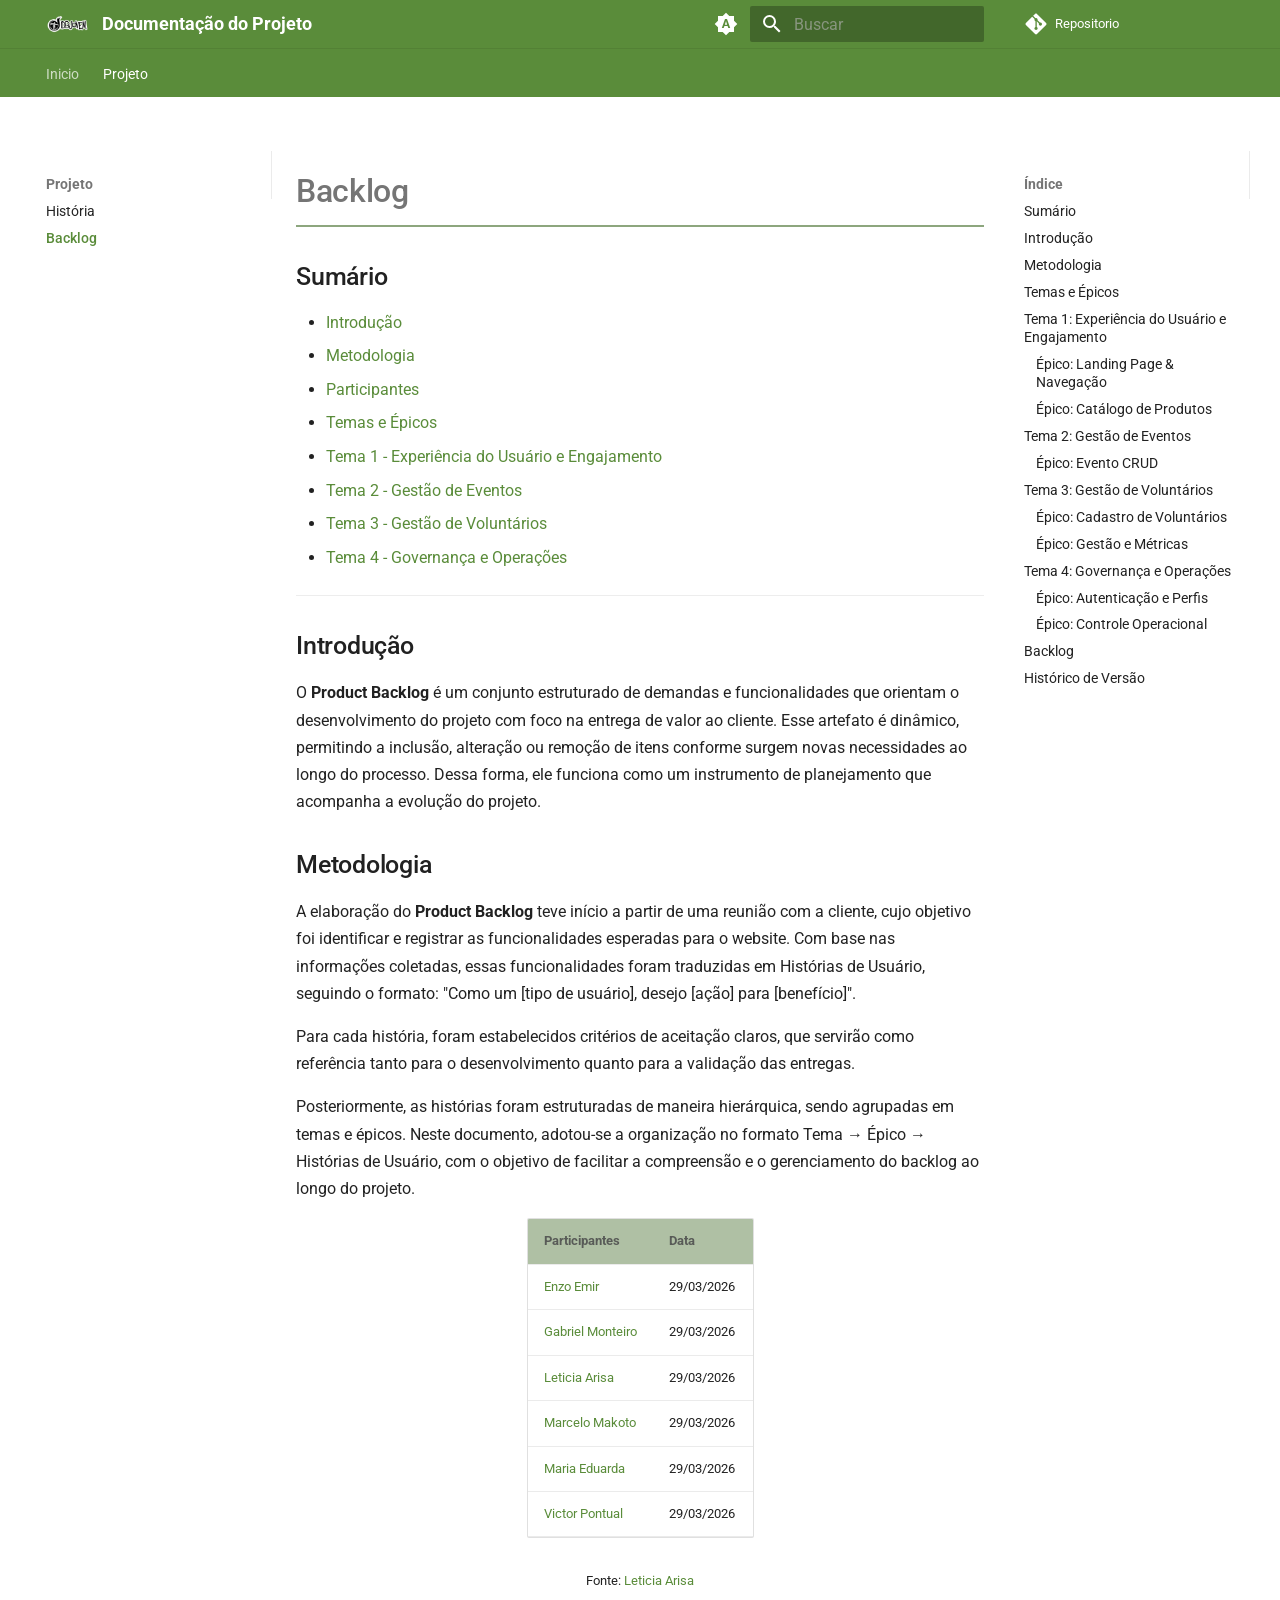
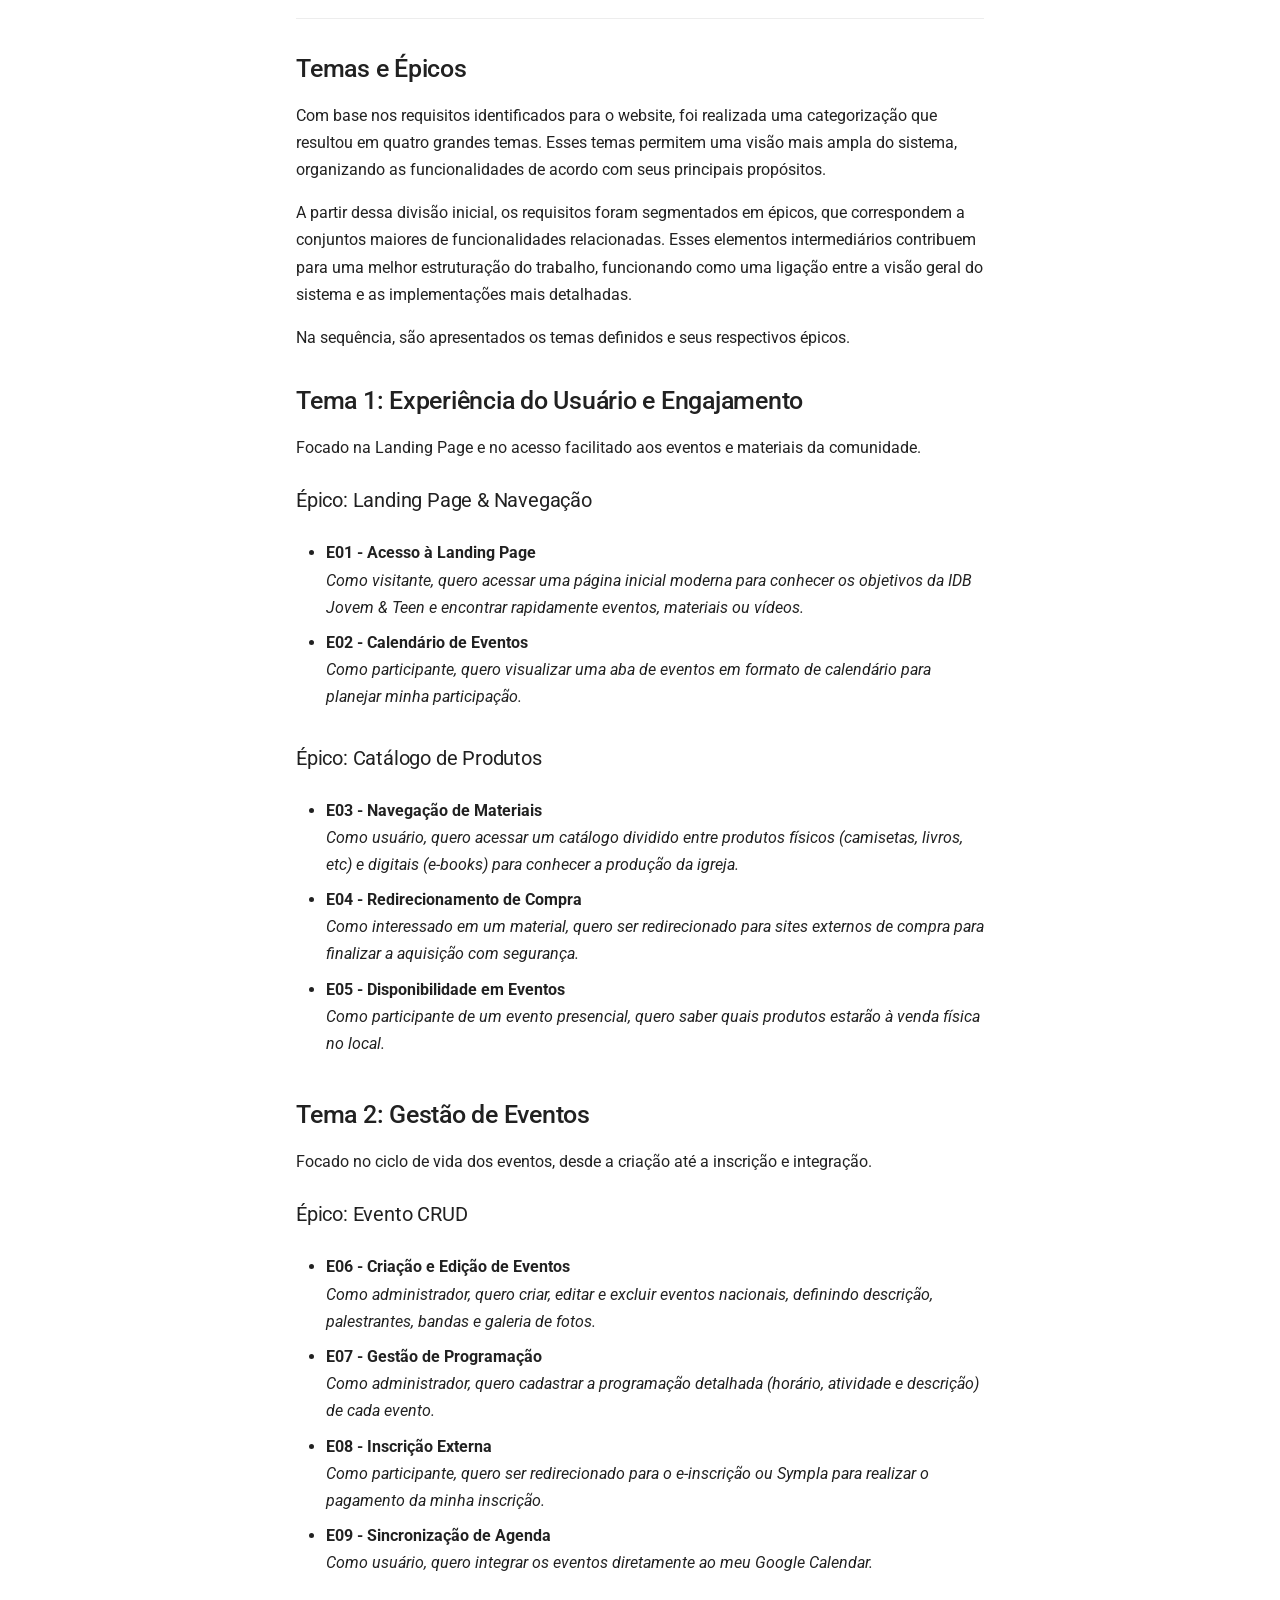
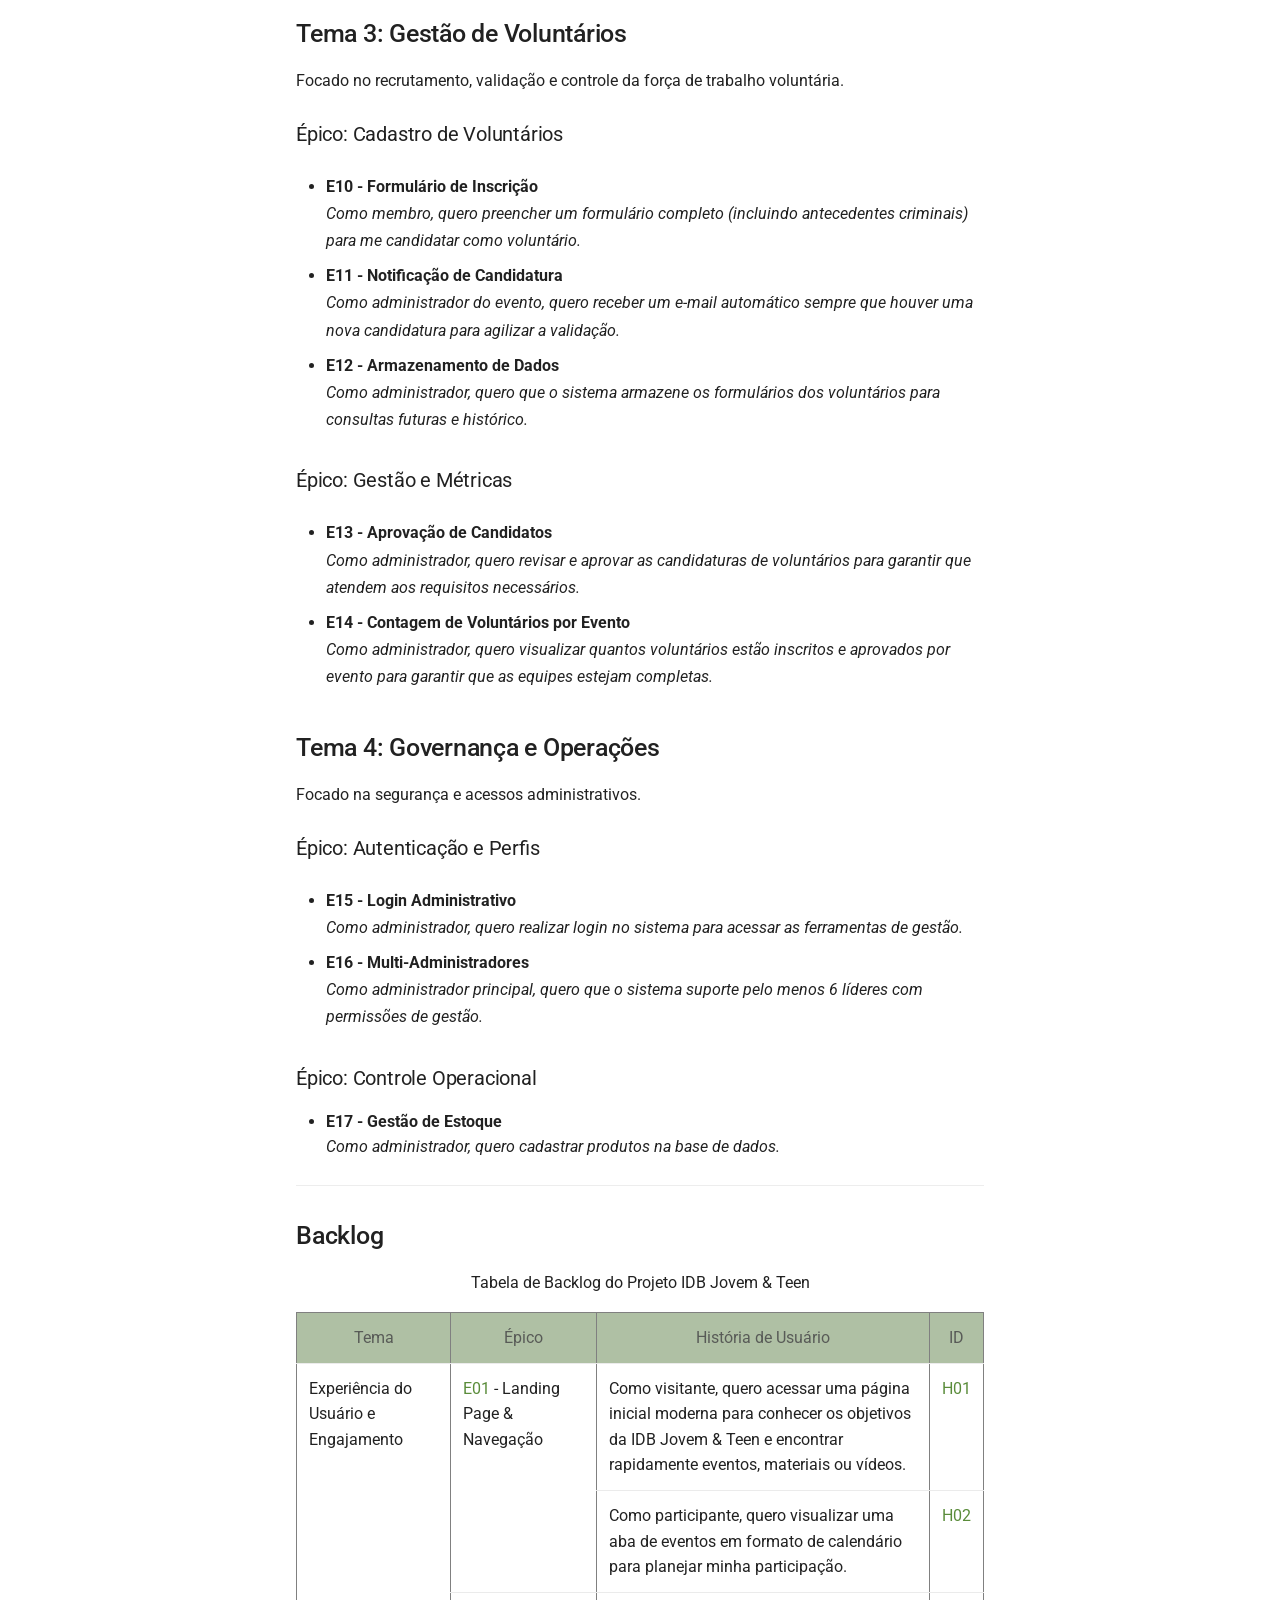
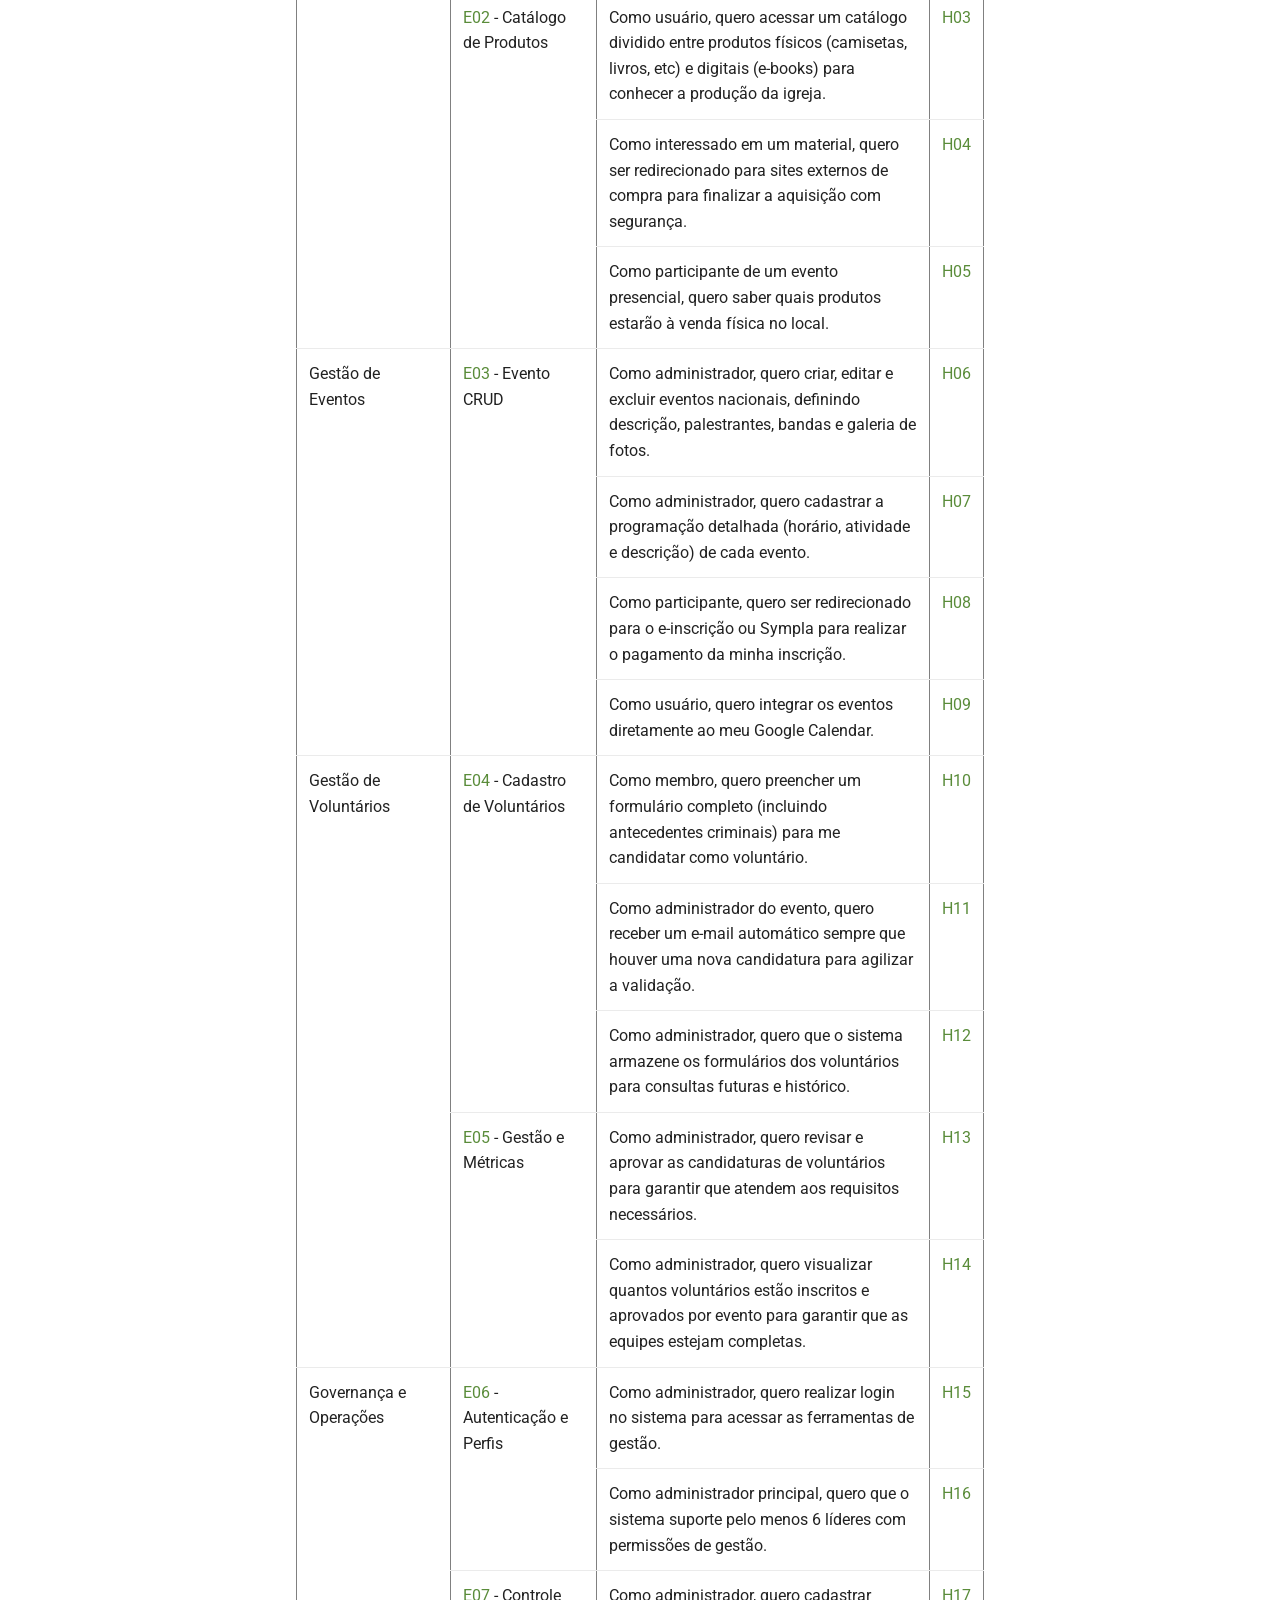
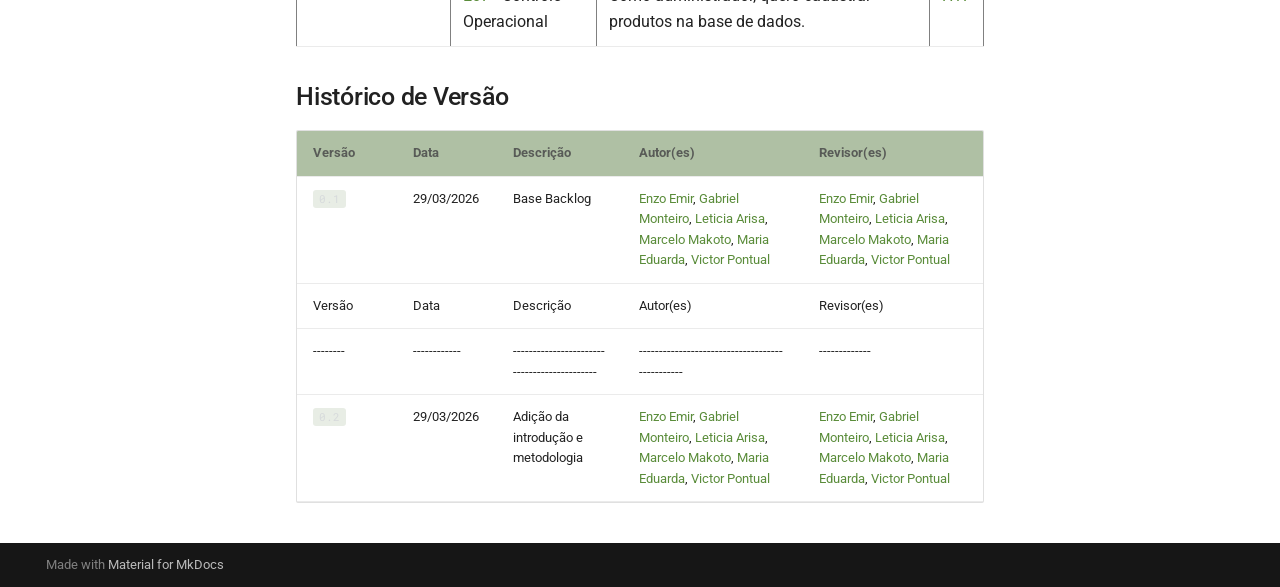
==== commit 963f3be9: "deploy: 8ba8ffc3227c70aa83791cfe85dc47926820cec7" ====
--- a/projeto/backlog_novo/index.html
+++ b/projeto/backlog_novo/index.html
@@ -495,10 +495,32 @@
 </li>
       
         <li class="md-nav__item">
-  <a href="#descricao-geral" class="md-nav__link">
-    <span class="md-ellipsis">
-      
-        Descrição Geral
+  <a href="#introducao" class="md-nav__link">
+    <span class="md-ellipsis">
+      
+        Introdução
+      
+    </span>
+  </a>
+  
+</li>
+      
+        <li class="md-nav__item">
+  <a href="#metodologia" class="md-nav__link">
+    <span class="md-ellipsis">
+      
+        Metodologia
+      
+    </span>
+  </a>
+  
+</li>
+      
+        <li class="md-nav__item">
+  <a href="#temas-e-epicos" class="md-nav__link">
+    <span class="md-ellipsis">
+      
+        Temas e Épicos
       
     </span>
   </a>
@@ -724,10 +746,32 @@
 </li>
       
         <li class="md-nav__item">
-  <a href="#descricao-geral" class="md-nav__link">
-    <span class="md-ellipsis">
-      
-        Descrição Geral
+  <a href="#introducao" class="md-nav__link">
+    <span class="md-ellipsis">
+      
+        Introdução
+      
+    </span>
+  </a>
+  
+</li>
+      
+        <li class="md-nav__item">
+  <a href="#metodologia" class="md-nav__link">
+    <span class="md-ellipsis">
+      
+        Metodologia
+      
+    </span>
+  </a>
+  
+</li>
+      
+        <li class="md-nav__item">
+  <a href="#temas-e-epicos" class="md-nav__link">
+    <span class="md-ellipsis">
+      
+        Temas e Épicos
       
     </span>
   </a>
@@ -925,13 +969,70 @@
 
 <h2 id="sumario">Sumário<a class="headerlink" href="#sumario" title="Permanent link">&para;</a></h2>
 <ul>
+<li><a href="#introducao">Introdução</a></li>
+<li><a href="#metodologia">Metodologia</a></li>
+<li><a href="#participantes">Participantes</a></li>
+<li><a href="#temasEpicos">Temas e Épicos</a></li>
 <li><a href="#tema1">Tema 1 - Experiência do Usuário e Engajamento</a></li>
 <li><a href="#tema2">Tema 2 - Gestão de Eventos</a></li>
 <li><a href="#tema3">Tema 3 - Gestão de Voluntários</a></li>
 <li><a href="#tema4">Tema 4 - Governança e Operações</a></li>
 </ul>
 <hr />
-<h2 id="descricao-geral">Descrição Geral<a class="headerlink" href="#descricao-geral" title="Permanent link">&para;</a></h2>
+<p><a name="introducao"></a></p>
+<h2 id="introducao">Introdução<a class="headerlink" href="#introducao" title="Permanent link">&para;</a></h2>
+<p>O <strong>Product Backlog</strong> é um conjunto estruturado de demandas e funcionalidades que orientam o desenvolvimento do projeto com foco na entrega de valor ao cliente. Esse artefato é dinâmico, permitindo a inclusão, alteração ou remoção de itens conforme surgem novas necessidades ao longo do processo. Dessa forma, ele funciona como um instrumento de planejamento que acompanha a evolução do projeto.</p>
+<p><a name="metodologia"></a></p>
+<h2 id="metodologia">Metodologia<a class="headerlink" href="#metodologia" title="Permanent link">&para;</a></h2>
+<p>A elaboração do <strong>Product Backlog</strong> teve início a partir de uma reunião com a cliente, cujo objetivo foi identificar e registrar as funcionalidades esperadas para o website. Com base nas informações coletadas, essas funcionalidades foram traduzidas em Histórias de Usuário, seguindo o formato: "Como um [tipo de usuário], desejo [ação] para [benefício]".</p>
+<p>Para cada história, foram estabelecidos critérios de aceitação claros, que servirão como referência tanto para o desenvolvimento quanto para a validação das entregas.</p>
+<p>Posteriormente, as histórias foram estruturadas de maneira hierárquica, sendo agrupadas em temas e épicos. Neste documento, adotou-se a organização no formato Tema → Épico → Histórias de Usuário, com o objetivo de facilitar a compreensão e o gerenciamento do backlog ao longo do projeto.</p>
+<p><a name="participantes"></a></p>
+<div align="center">
+<table>
+  <thead>
+    <tr>
+      <th>Participantes</th>
+      <th>Data</th>
+    </tr>
+  </thead>
+  <tbody>
+    <tr>
+      <td><a href="https://github.com/EnzoEmir">Enzo Emir</a></td>
+      <td>29/03/2026</td>
+    </tr>
+    <tr>
+      <td><a href="https://github.com/GabrielSMonteiro">Gabriel Monteiro</a></td>
+      <td>29/03/2026</td>
+    </tr>
+    <tr>
+      <td><a href="https://github.com/Leticia-Arisa-K-Higa">Leticia Arisa</a></td>
+      <td>29/03/2026</td>
+    </tr>
+    <tr>
+      <td><a href="https://github.com/MM4k">Marcelo Makoto</a></td>
+      <td>29/03/2026</td>
+    </tr>
+    <tr>
+      <td><a href="https://github.com/dudaa28">Maria Eduarda</a></td>
+      <td>29/03/2026</td>
+    </tr>
+    <tr>
+      <td><a href="https://github.com/VictorPontual">Victor Pontual</a></td>
+      <td>29/03/2026</td>
+    </tr>
+  </tbody>
+</table>
+</div>
+
+<p style="text-align: center; font-size: 10pt;">Fonte: <a href="https://github.com/Leticia-Arisa-K-Higa">Leticia Arisa</a></p>
+
+<hr />
+<p><a name="temasEpicos"></a></p>
+<h2 id="temas-e-epicos">Temas e Épicos<a class="headerlink" href="#temas-e-epicos" title="Permanent link">&para;</a></h2>
+<p>Com base nos requisitos identificados para o website, foi realizada uma categorização que resultou em quatro grandes temas. Esses temas permitem uma visão mais ampla do sistema, organizando as funcionalidades de acordo com seus principais propósitos.</p>
+<p>A partir dessa divisão inicial, os requisitos foram segmentados em épicos, que correspondem a conjuntos maiores de funcionalidades relacionadas. Esses elementos intermediários contribuem para uma melhor estruturação do trabalho, funcionando como uma ligação entre a visão geral do sistema e as implementações mais detalhadas.</p>
+<p>Na sequência, são apresentados os temas definidos e seus respectivos épicos.</p>
 <p><a name="tema1"></a></p>
 <h2 id="tema-1-experiencia-do-usuario-e-engajamento">Tema 1: Experiência do Usuário e Engajamento<a class="headerlink" href="#tema-1-experiencia-do-usuario-e-engajamento" title="Permanent link">&para;</a></h2>
 <p>Focado na Landing Page e no acesso facilitado aos eventos e materiais da comunidade.</p>
@@ -972,7 +1073,7 @@
 </li>
 <li>
 <p><strong>E07 - Gestão de Programação</strong><br />
-<em>Como líder, quero cadastrar a programação detalhada (horário, atividade e descrição) de cada evento.</em></p>
+<em>Como administrador, quero cadastrar a programação detalhada (horário, atividade e descrição) de cada evento.</em></p>
 </li>
 <li>
 <p><strong>E08 - Inscrição Externa</strong><br />
@@ -994,7 +1095,7 @@
 </li>
 <li>
 <p><strong>E11 - Notificação de Candidatura</strong><br />
-<em>Como responsável pelo evento, quero receber um e-mail automático sempre que houver uma nova candidatura para agilizar a validação.</em></p>
+<em>Como administrador do evento, quero receber um e-mail automático sempre que houver uma nova candidatura para agilizar a validação.</em></p>
 </li>
 <li>
 <p><strong>E12 - Armazenamento de Dados</strong><br />
@@ -1009,7 +1110,7 @@
 </li>
 <li>
 <p><strong>E14 - Contagem de Voluntários por Evento</strong><br />
-<em>Como gestor, quero visualizar quantos voluntários estão inscritos e aprovados por evento para garantir que as equipes estejam completas.</em></p>
+<em>Como administrador, quero visualizar quantos voluntários estão inscritos e aprovados por evento para garantir que as equipes estejam completas.</em></p>
 </li>
 </ul>
 <p><a name="tema4"></a></p>
@@ -1019,7 +1120,7 @@
 <ul>
 <li>
 <p><strong>E15 - Login Administrativo</strong><br />
-<em>Como líder, quero realizar login no sistema para acessar as ferramentas de gestão.</em></p>
+<em>Como administrador, quero realizar login no sistema para acessar as ferramentas de gestão.</em></p>
 </li>
 <li>
 <p><strong>E16 - Multi-Administradores</strong><br />
@@ -1076,7 +1177,7 @@
       <td><a href="../historia_usuario_novo/#h06">H06</a></td>
     </tr>
     <tr>
-      <td>Como líder, quero cadastrar a programação detalhada (horário, atividade e descrição) de cada evento.</td>
+      <td>Como administrador, quero cadastrar a programação detalhada (horário, atividade e descrição) de cada evento.</td>
       <td><a href="../historia_usuario_novo/#h07">H07</a></td>
     </tr>
     <tr>
@@ -1094,7 +1195,7 @@
       <td><a href="../historia_usuario_novo/#h10">H10</a></td>
     </tr>
     <tr>
-      <td>Como responsável pelo evento, quero receber um e-mail automático sempre que houver uma nova candidatura para agilizar a validação.</td>
+      <td>Como administrador do evento, quero receber um e-mail automático sempre que houver uma nova candidatura para agilizar a validação.</td>
       <td><a href="../historia_usuario_novo/#h11">H11</a></td>
     </tr>
     <tr>
@@ -1107,13 +1208,13 @@
       <td><a href="../historia_usuario_novo/#h13">H13</a></td>
     </tr>
     <tr>
-      <td>Como gestor, quero visualizar quantos voluntários estão inscritos e aprovados por evento para garantir que as equipes estejam completas.</td>
+      <td>Como administrador, quero visualizar quantos voluntários estão inscritos e aprovados por evento para garantir que as equipes estejam completas.</td>
       <td><a href="../historia_usuario_novo/#h14">H14</a></td>
     </tr>
     <tr>
       <td rowspan="3">Governança e Operações</td>
       <td rowspan="2"><a href="#tema4">E06</a> - Autenticação e Perfis</td>
-      <td>Como líder, quero realizar login no sistema para acessar as ferramentas de gestão.</td>
+      <td>Como administrador, quero realizar login no sistema para acessar as ferramentas de gestão.</td>
       <td><a href="../historia_usuario_novo/#h15">H15</a></td>
     </tr>
     <tr>
@@ -1149,6 +1250,27 @@
 <td><a href="https://github.com/EnzoEmir">Enzo Emir</a>, <a href="https://github.com/GabrielSMonteiro">Gabriel Monteiro</a>, <a href="https://github.com/Leticia-Arisa-K-Higa">Leticia Arisa</a>, <a href="https://github.com/MM4K">Marcelo Makoto</a>, <a href="https://github.com/dudaa28">Maria Eduarda</a>, <a href="https://github.com/VictorPontual">Victor Pontual</a></td>
 <td><a href="https://github.com/EnzoEmir">Enzo Emir</a>, <a href="https://github.com/GabrielSMonteiro">Gabriel Monteiro</a>, <a href="https://github.com/Leticia-Arisa-K-Higa">Leticia Arisa</a>, <a href="https://github.com/MM4K">Marcelo Makoto</a>, <a href="https://github.com/dudaa28">Maria Eduarda</a>, <a href="https://github.com/VictorPontual">Victor Pontual</a></td>
 </tr>
+<tr>
+<td>Versão</td>
+<td>Data</td>
+<td>Descrição</td>
+<td>Autor(es)</td>
+<td>Revisor(es)</td>
+</tr>
+<tr>
+<td>--------</td>
+<td>------------</td>
+<td>--------------------------------------------</td>
+<td>-----------------------------------------------</td>
+<td>-------------</td>
+</tr>
+<tr>
+<td><code>0.2</code></td>
+<td>29/03/2026</td>
+<td>Adição da introdução e metodologia</td>
+<td><a href="https://github.com/EnzoEmir">Enzo Emir</a>, <a href="https://github.com/GabrielSMonteiro">Gabriel Monteiro</a>, <a href="https://github.com/Leticia-Arisa-K-Higa">Leticia Arisa</a>, <a href="https://github.com/MM4K">Marcelo Makoto</a>, <a href="https://github.com/dudaa28">Maria Eduarda</a>, <a href="https://github.com/VictorPontual">Victor Pontual</a></td>
+<td><a href="https://github.com/EnzoEmir">Enzo Emir</a>, <a href="https://github.com/GabrielSMonteiro">Gabriel Monteiro</a>, <a href="https://github.com/Leticia-Arisa-K-Higa">Leticia Arisa</a>, <a href="https://github.com/MM4K">Marcelo Makoto</a>, <a href="https://github.com/dudaa28">Maria Eduarda</a>, <a href="https://github.com/VictorPontual">Victor Pontual</a></td>
+</tr>
 </tbody>
 </table>
 
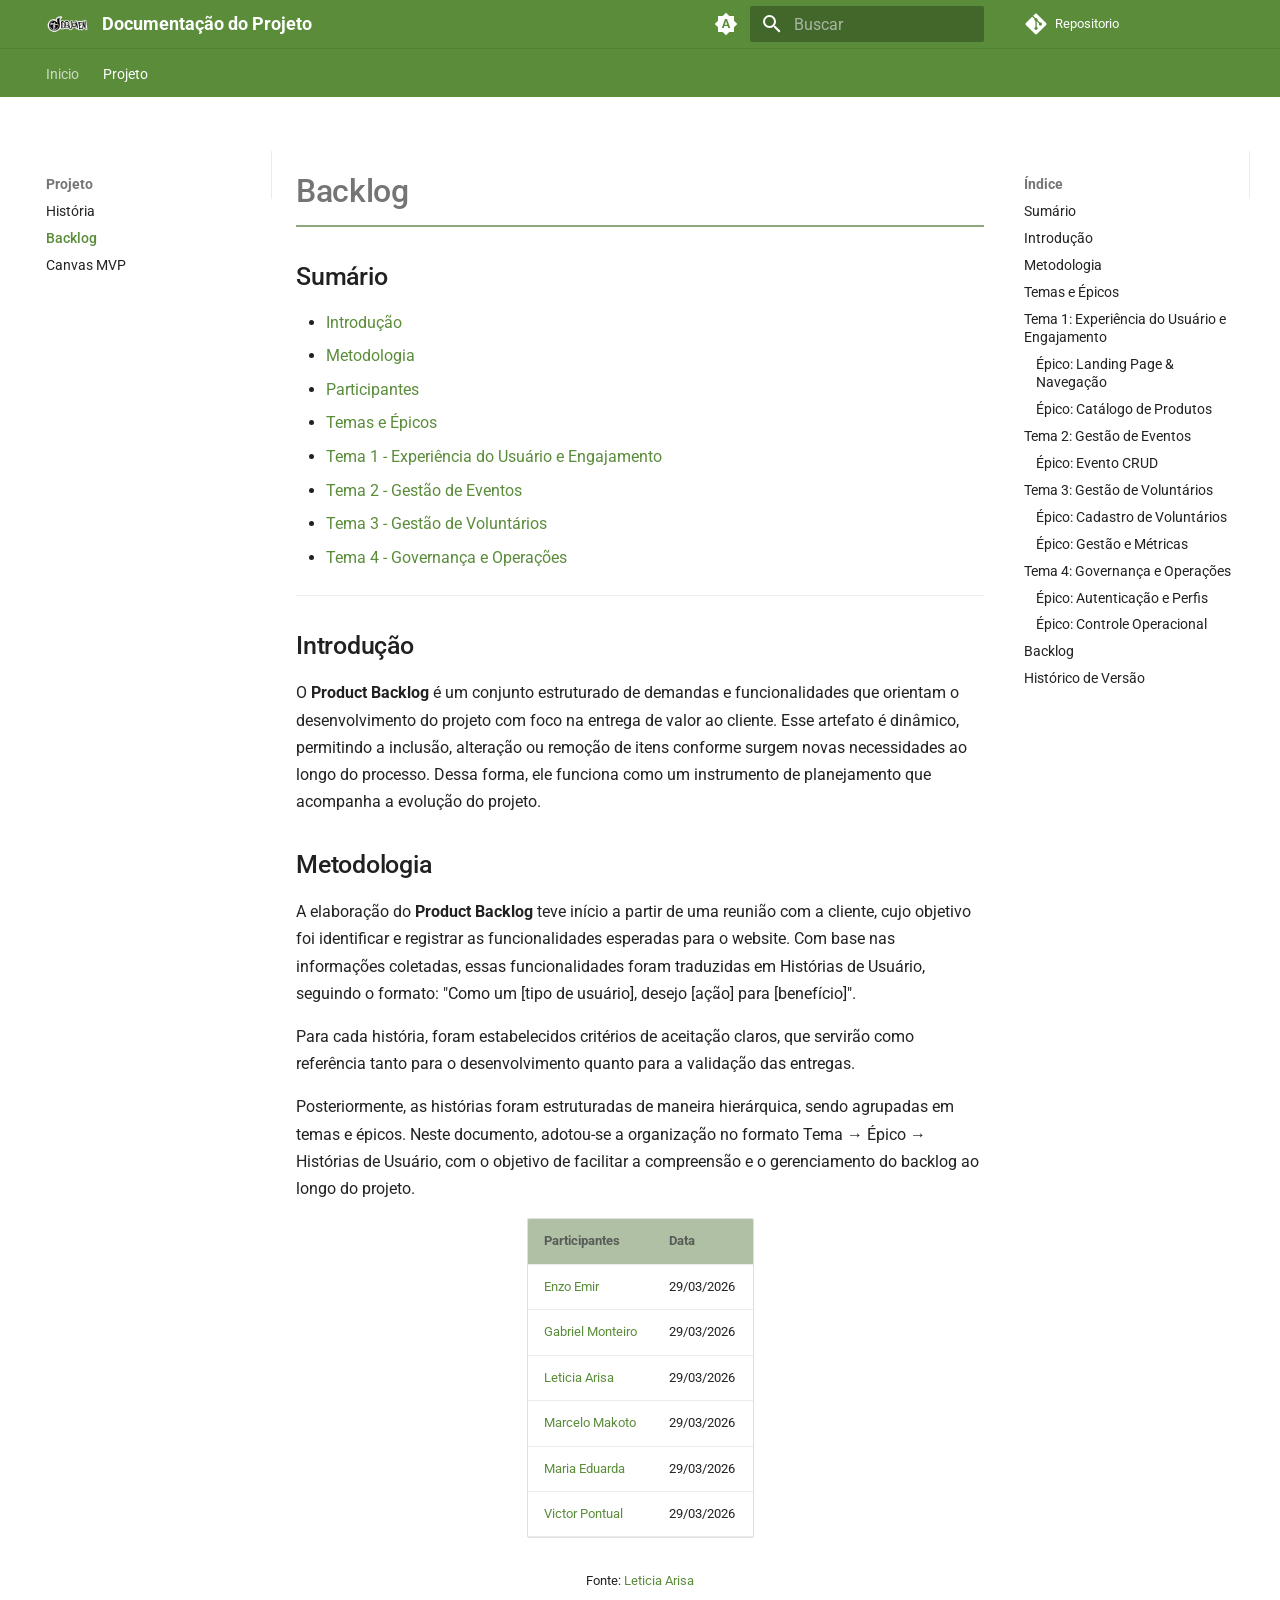
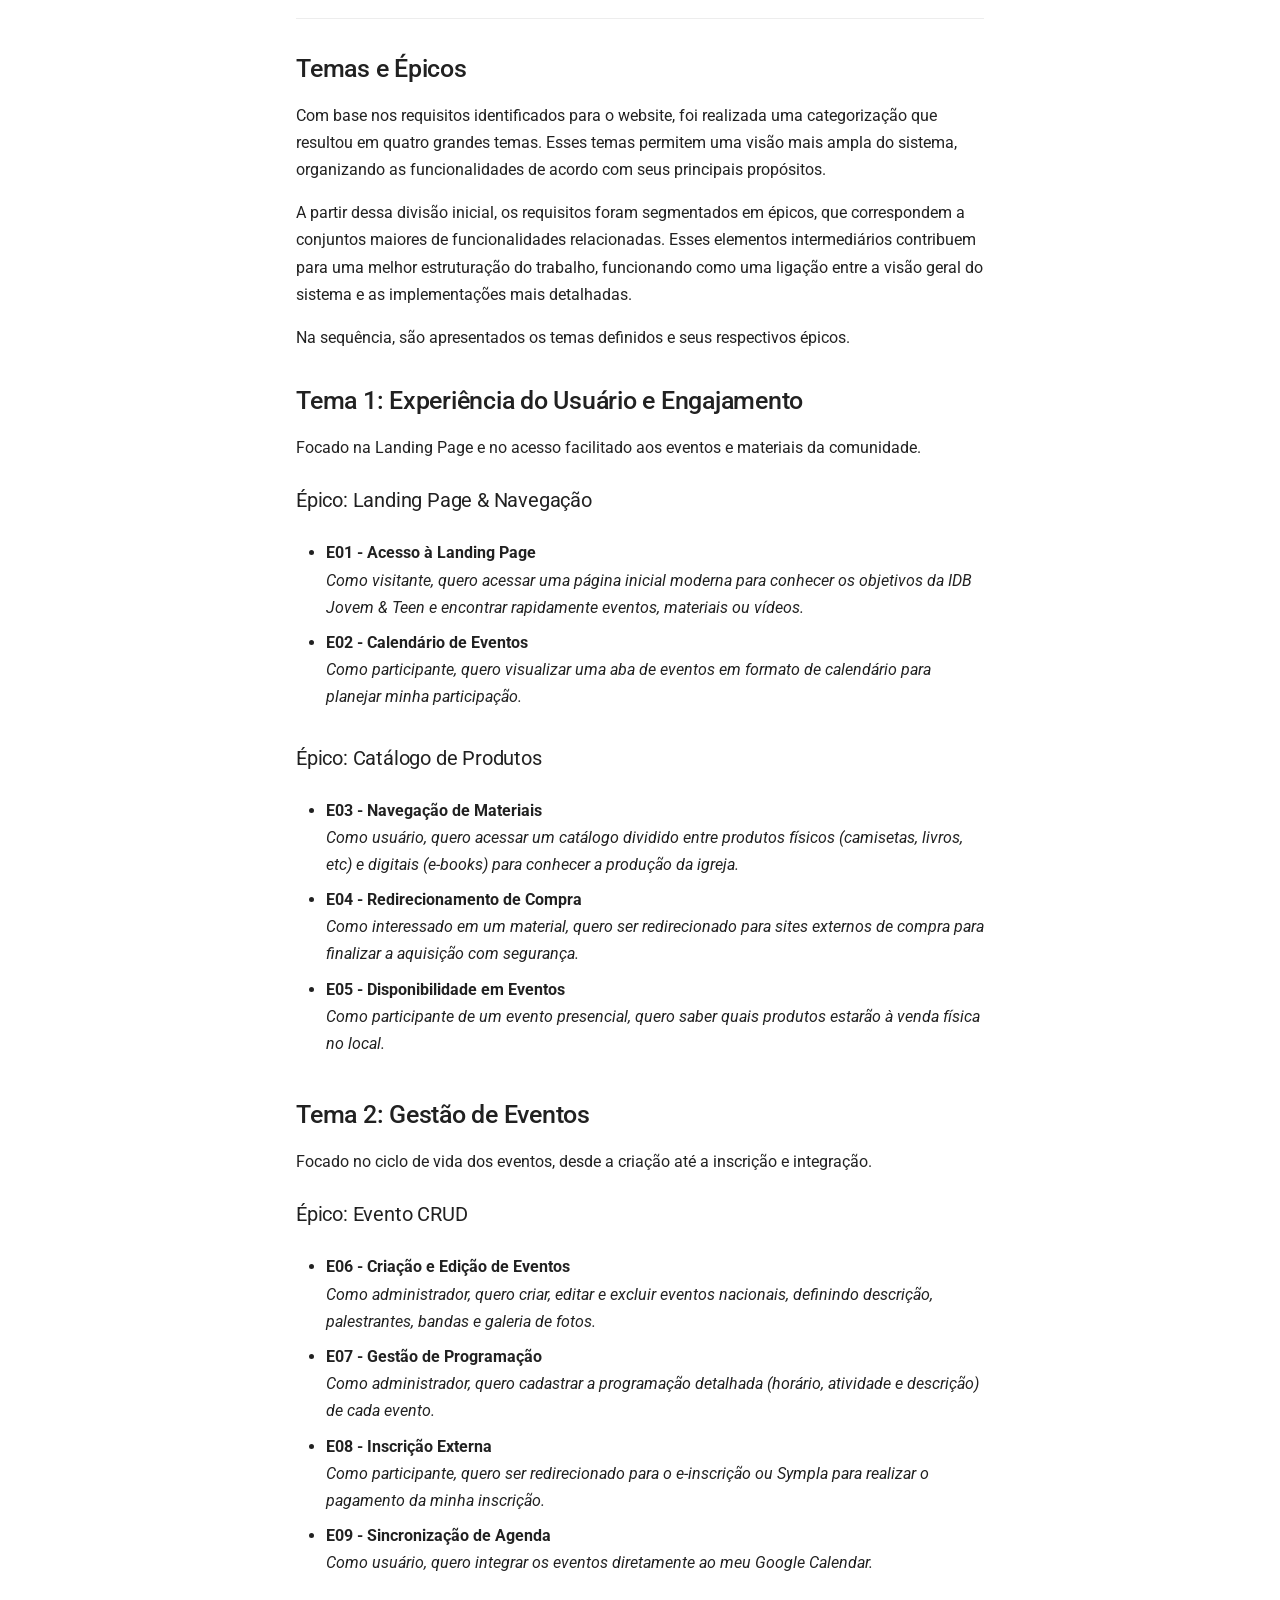
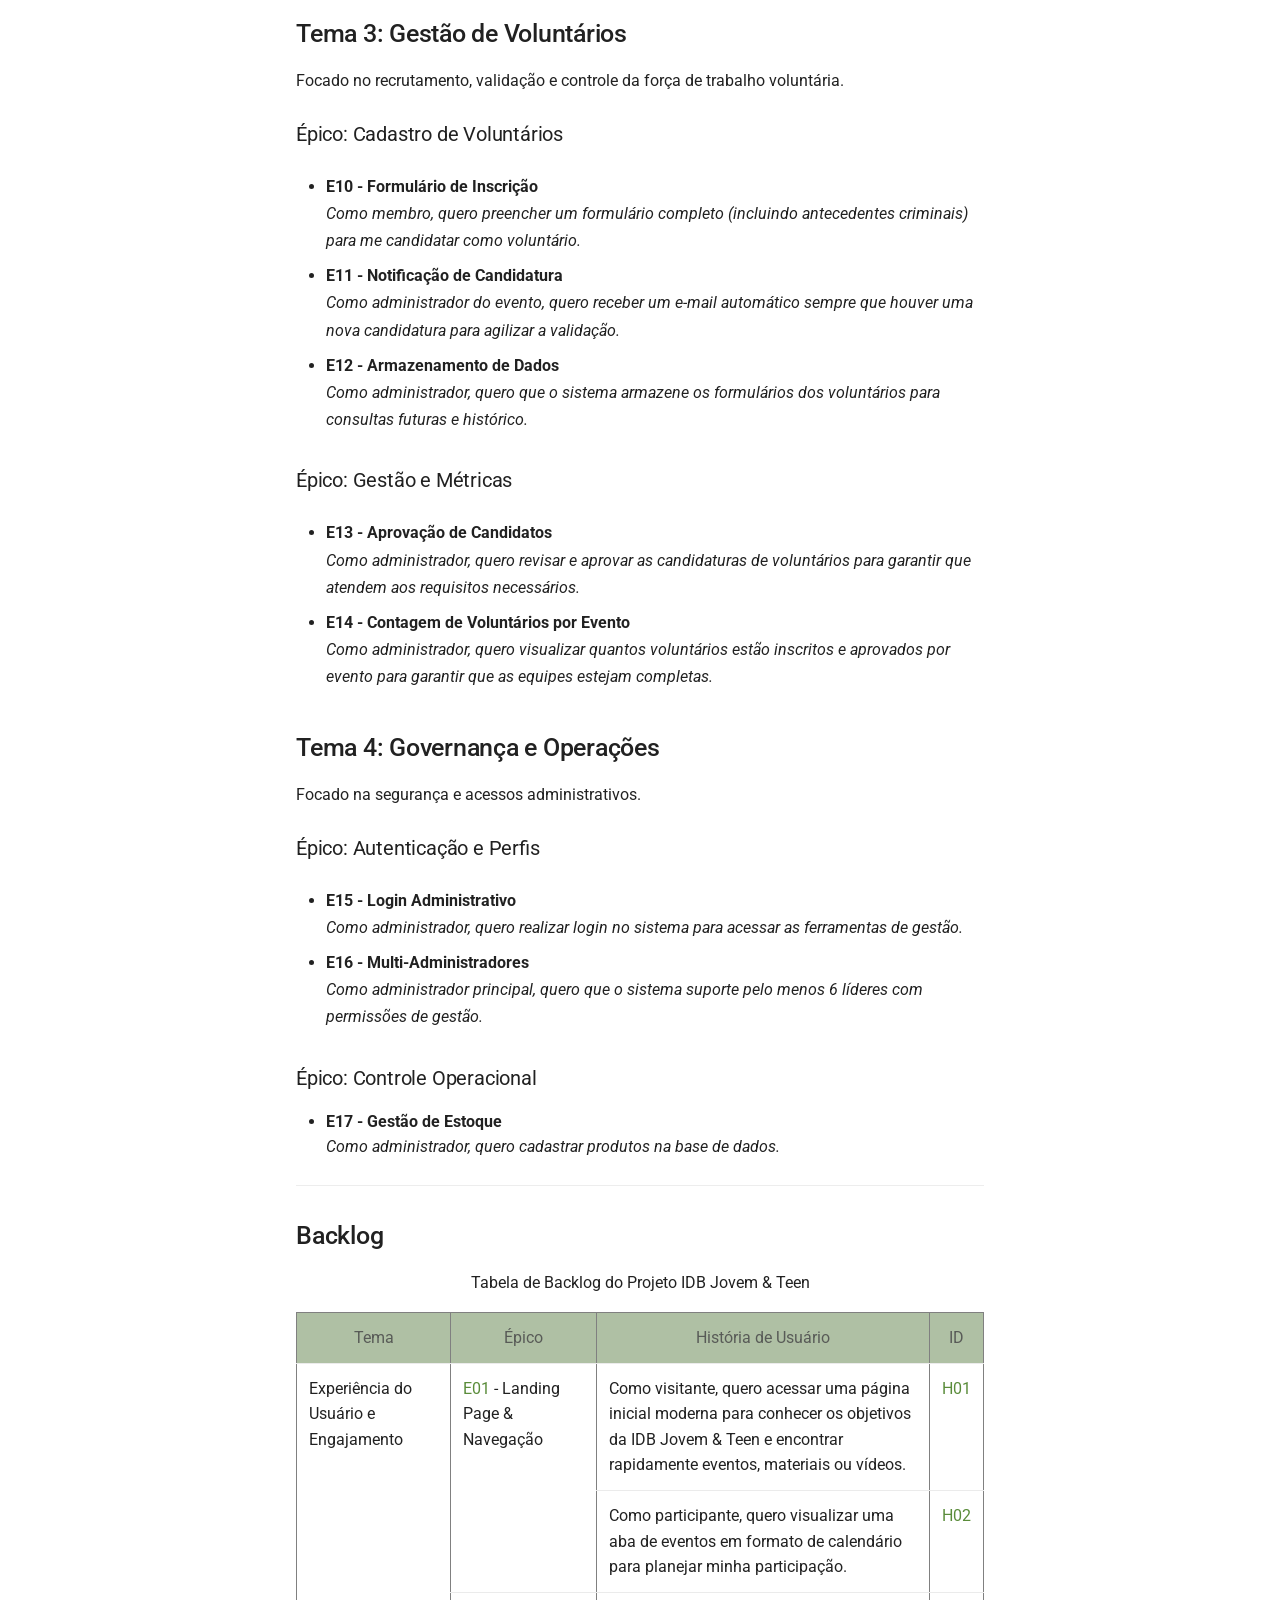
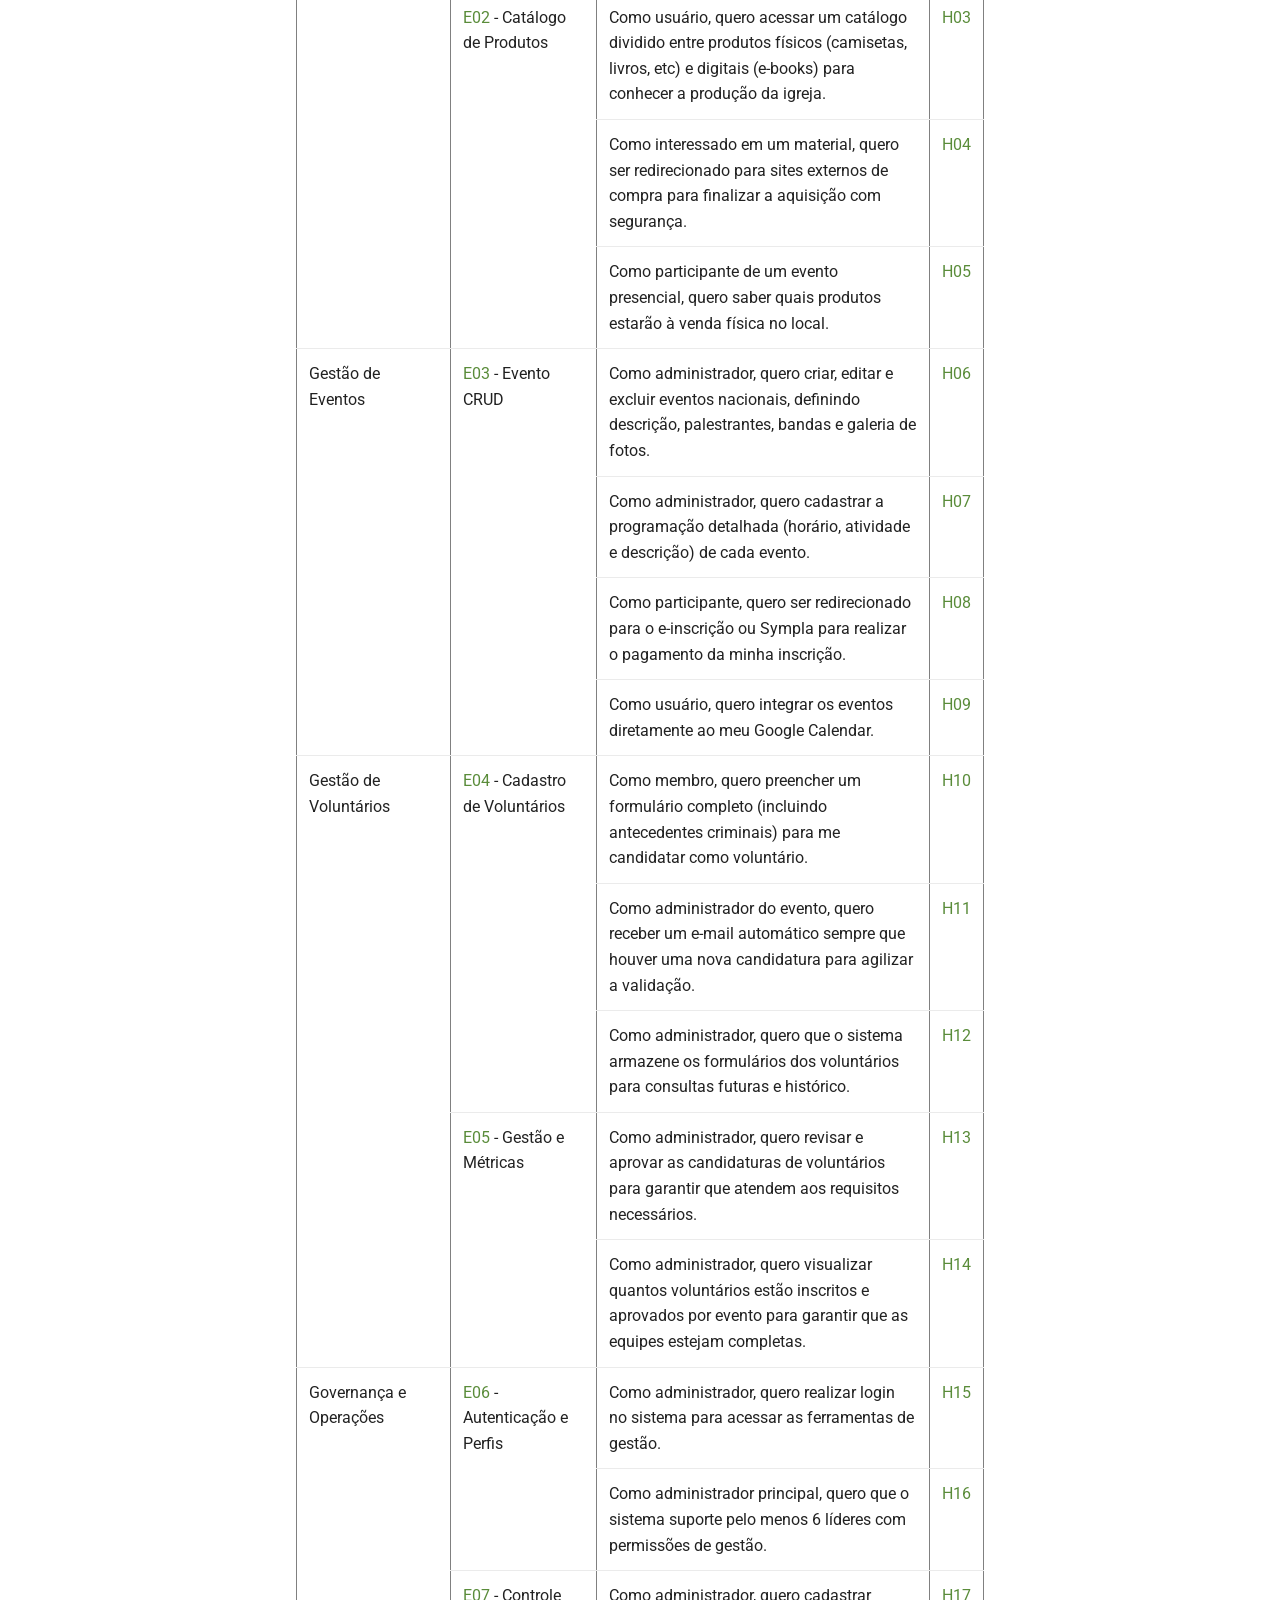
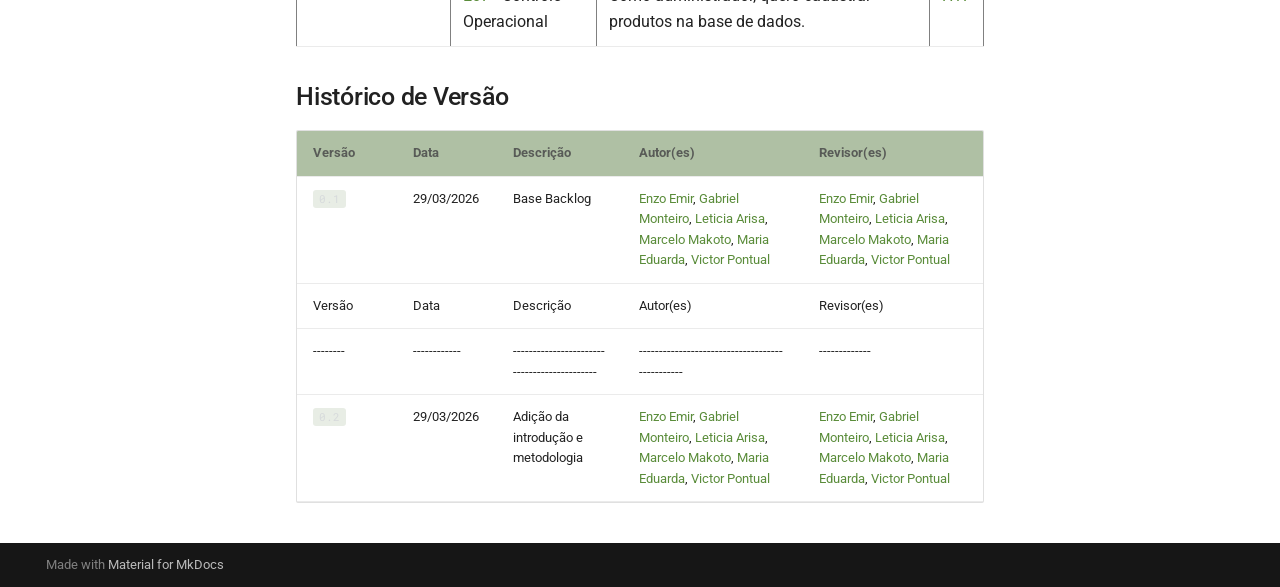
==== commit 4d93cdd7: "deploy: 50ad50ad7381e0fee1d3ce350fabb0eb34126805" ====
--- a/projeto/backlog_novo/index.html
+++ b/projeto/backlog_novo/index.html
@@ -15,6 +15,8 @@
       
         <link rel="prev" href="../historia_usuario_novo/">
       
+      
+        <link rel="next" href="../canvas_mvp/">
       
       
         
@@ -698,6 +700,34 @@
   
 </nav>
       
+    </li>
+  
+
+              
+            
+              
+                
+  
+  
+  
+  
+    <li class="md-nav__item">
+      <a href="../canvas_mvp/" class="md-nav__link">
+        
+  
+  
+  <span class="md-ellipsis">
+    
+  
+    Canvas MVP
+  
+
+    
+  </span>
+  
+  
+
+      </a>
     </li>
   
 
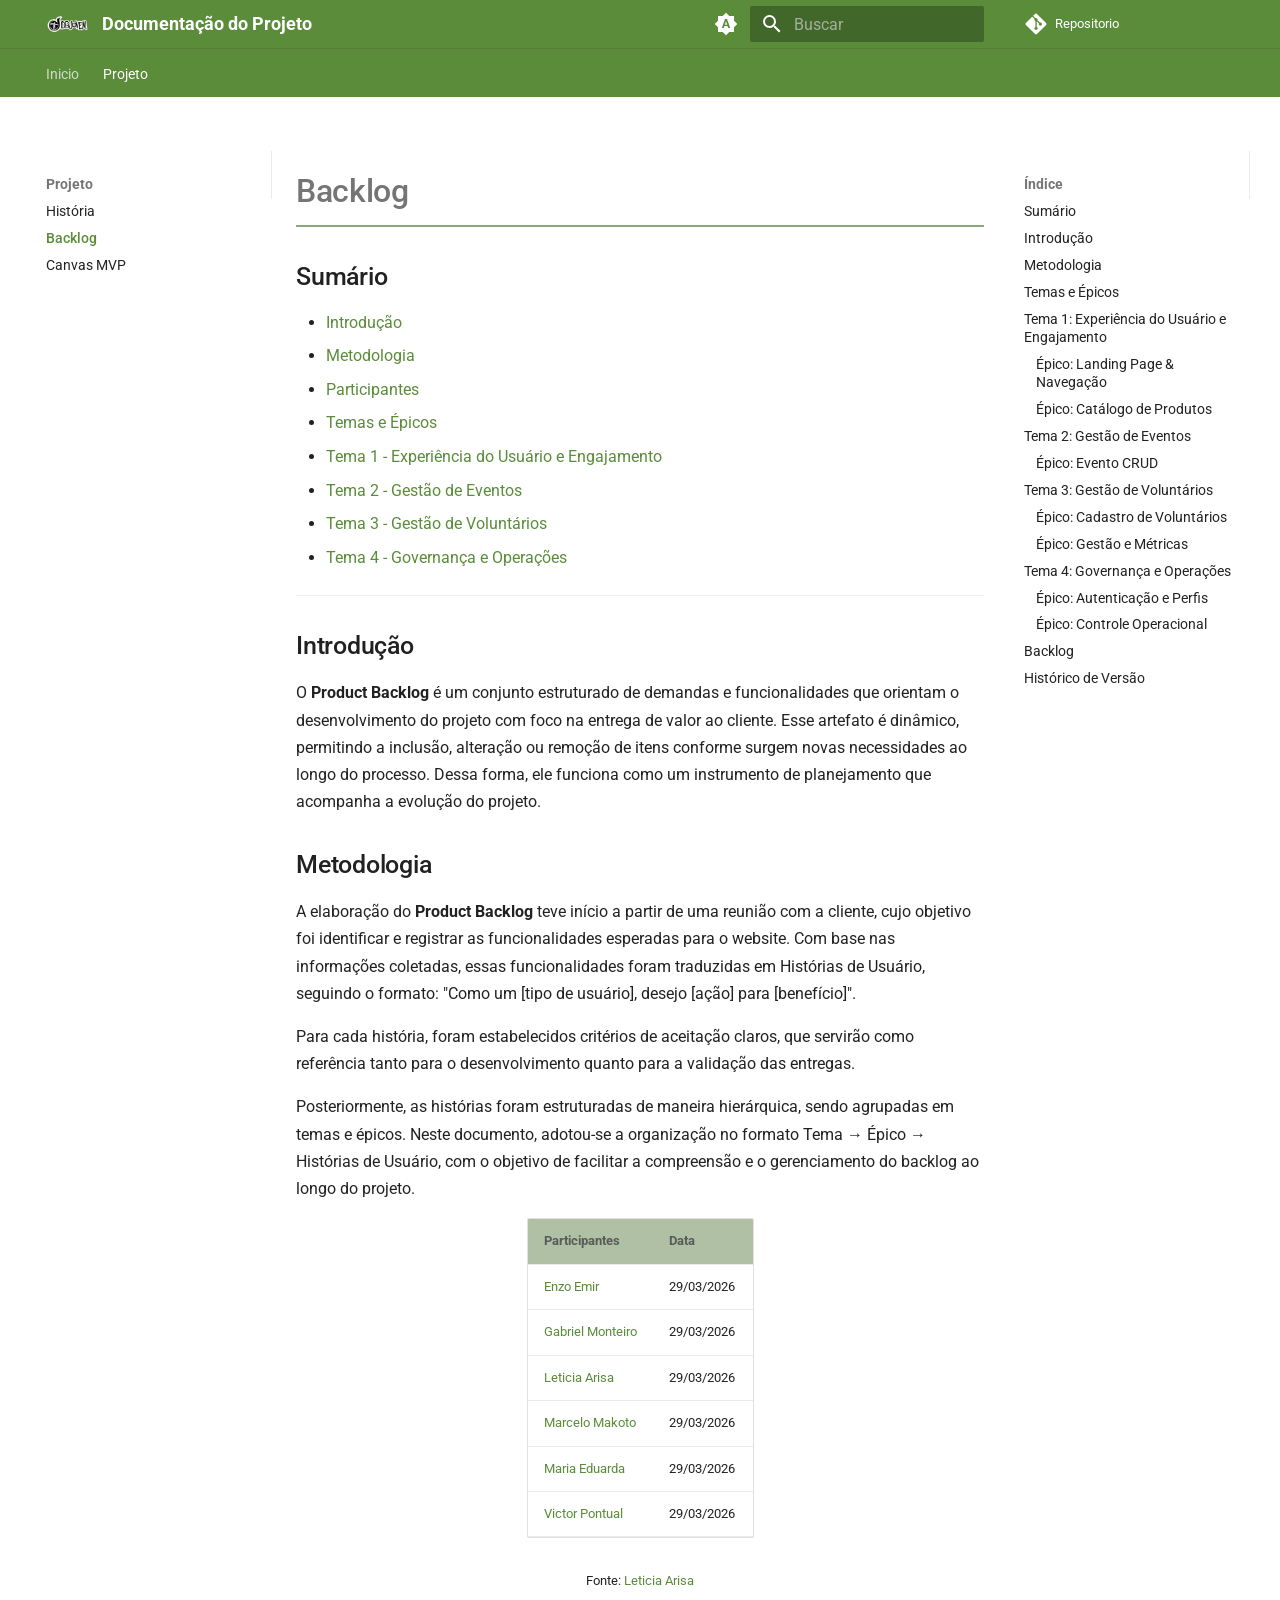
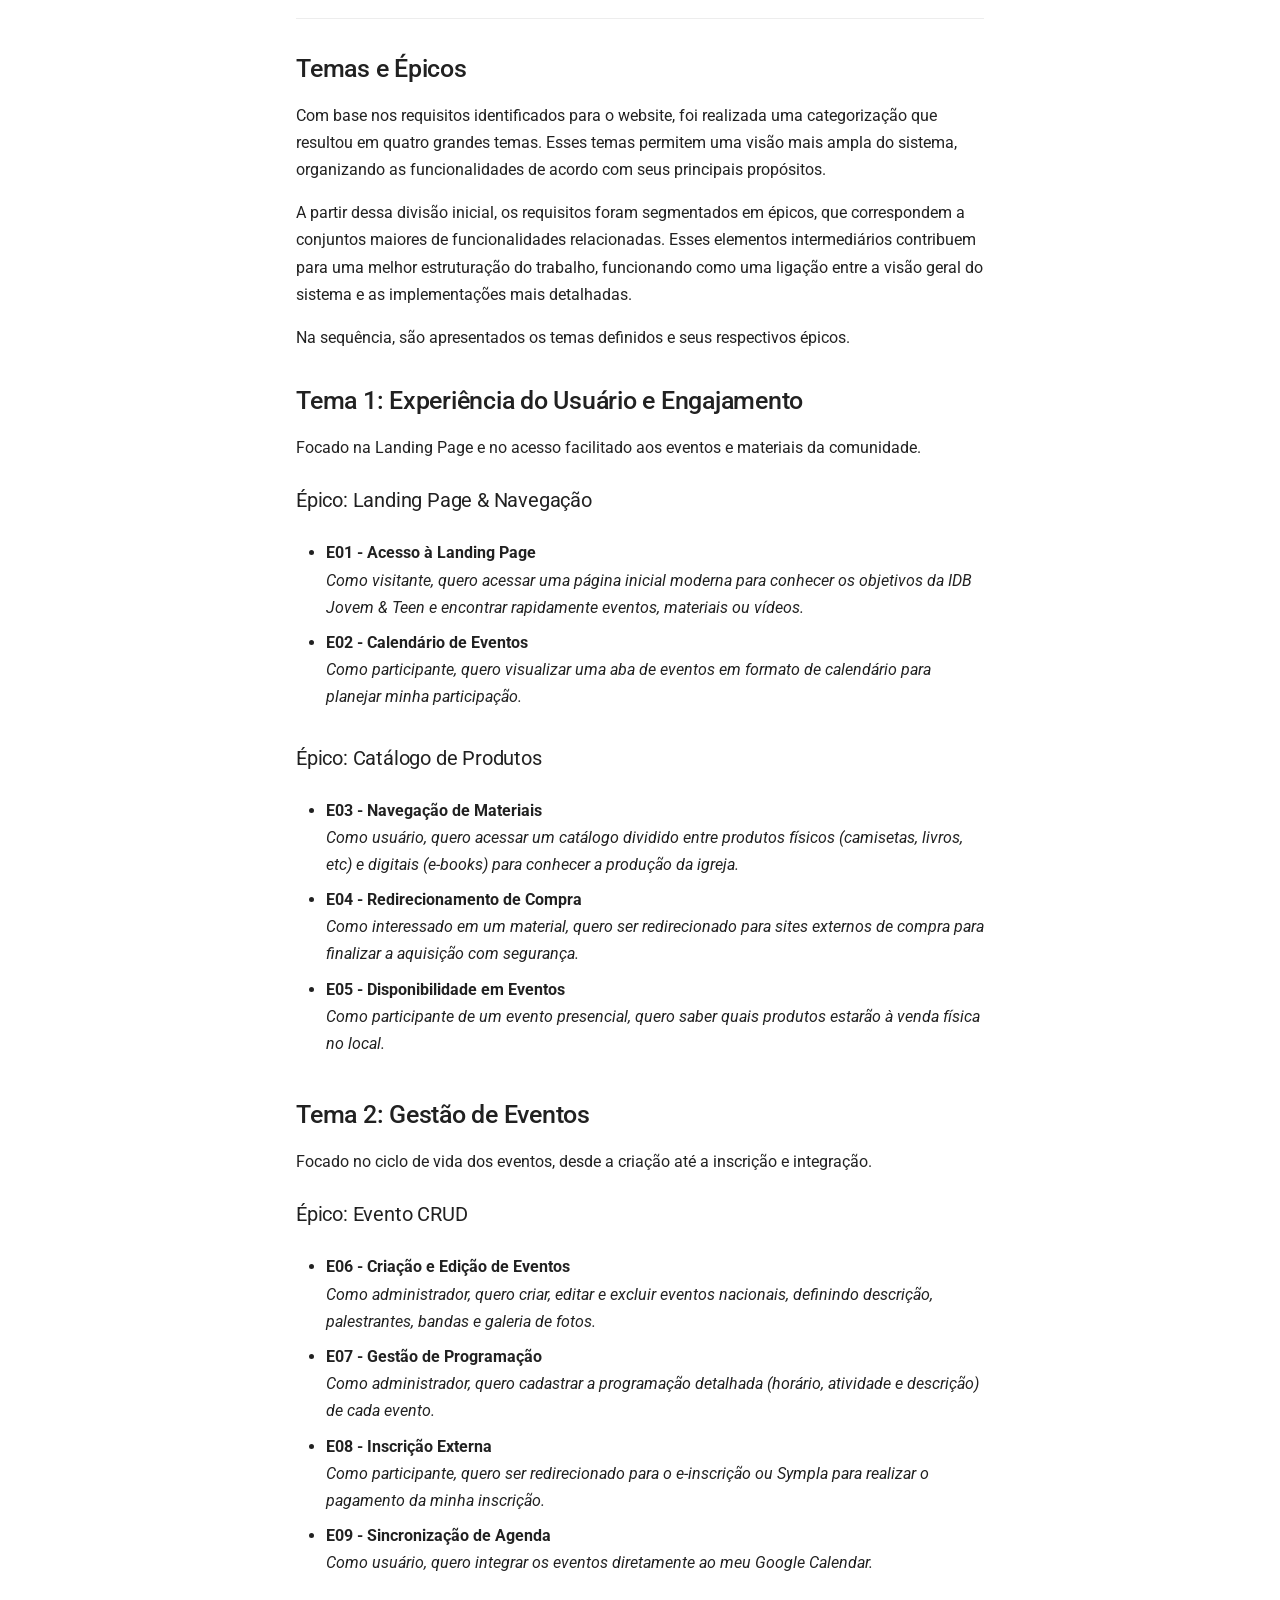
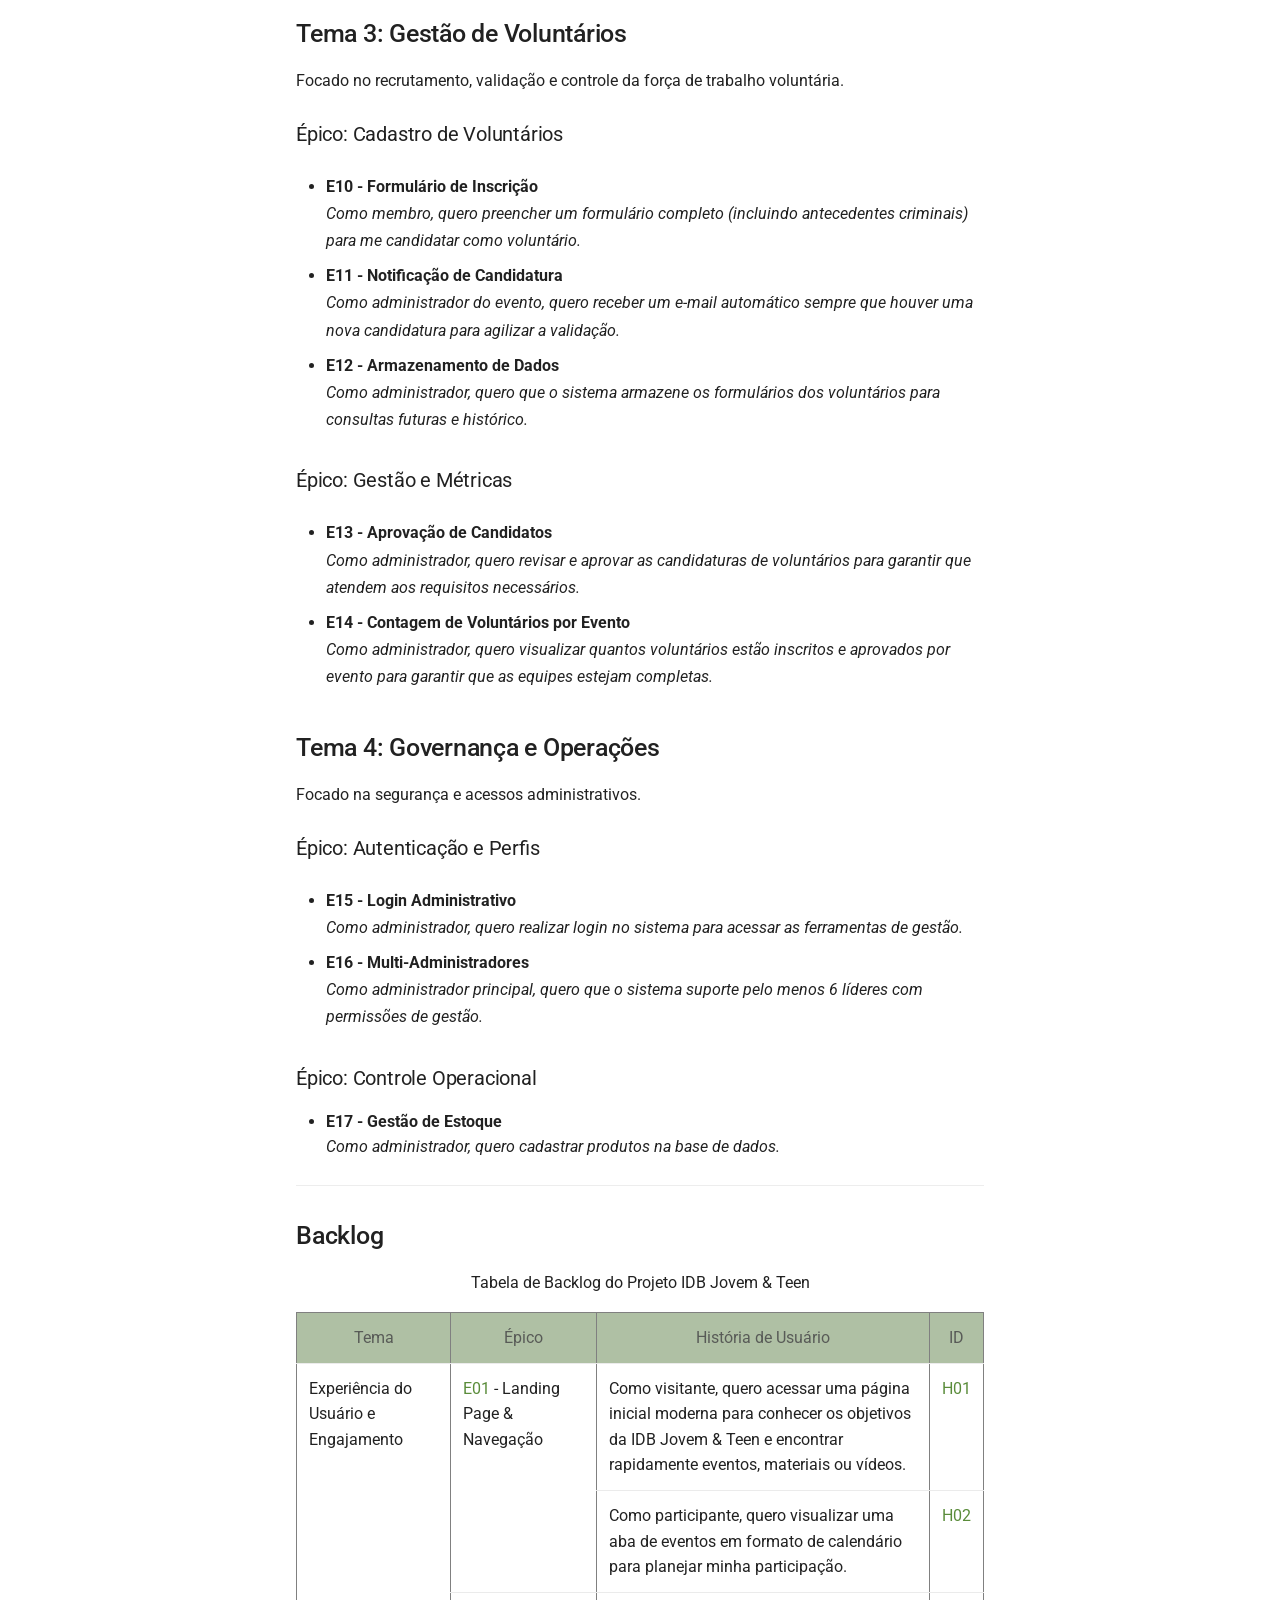
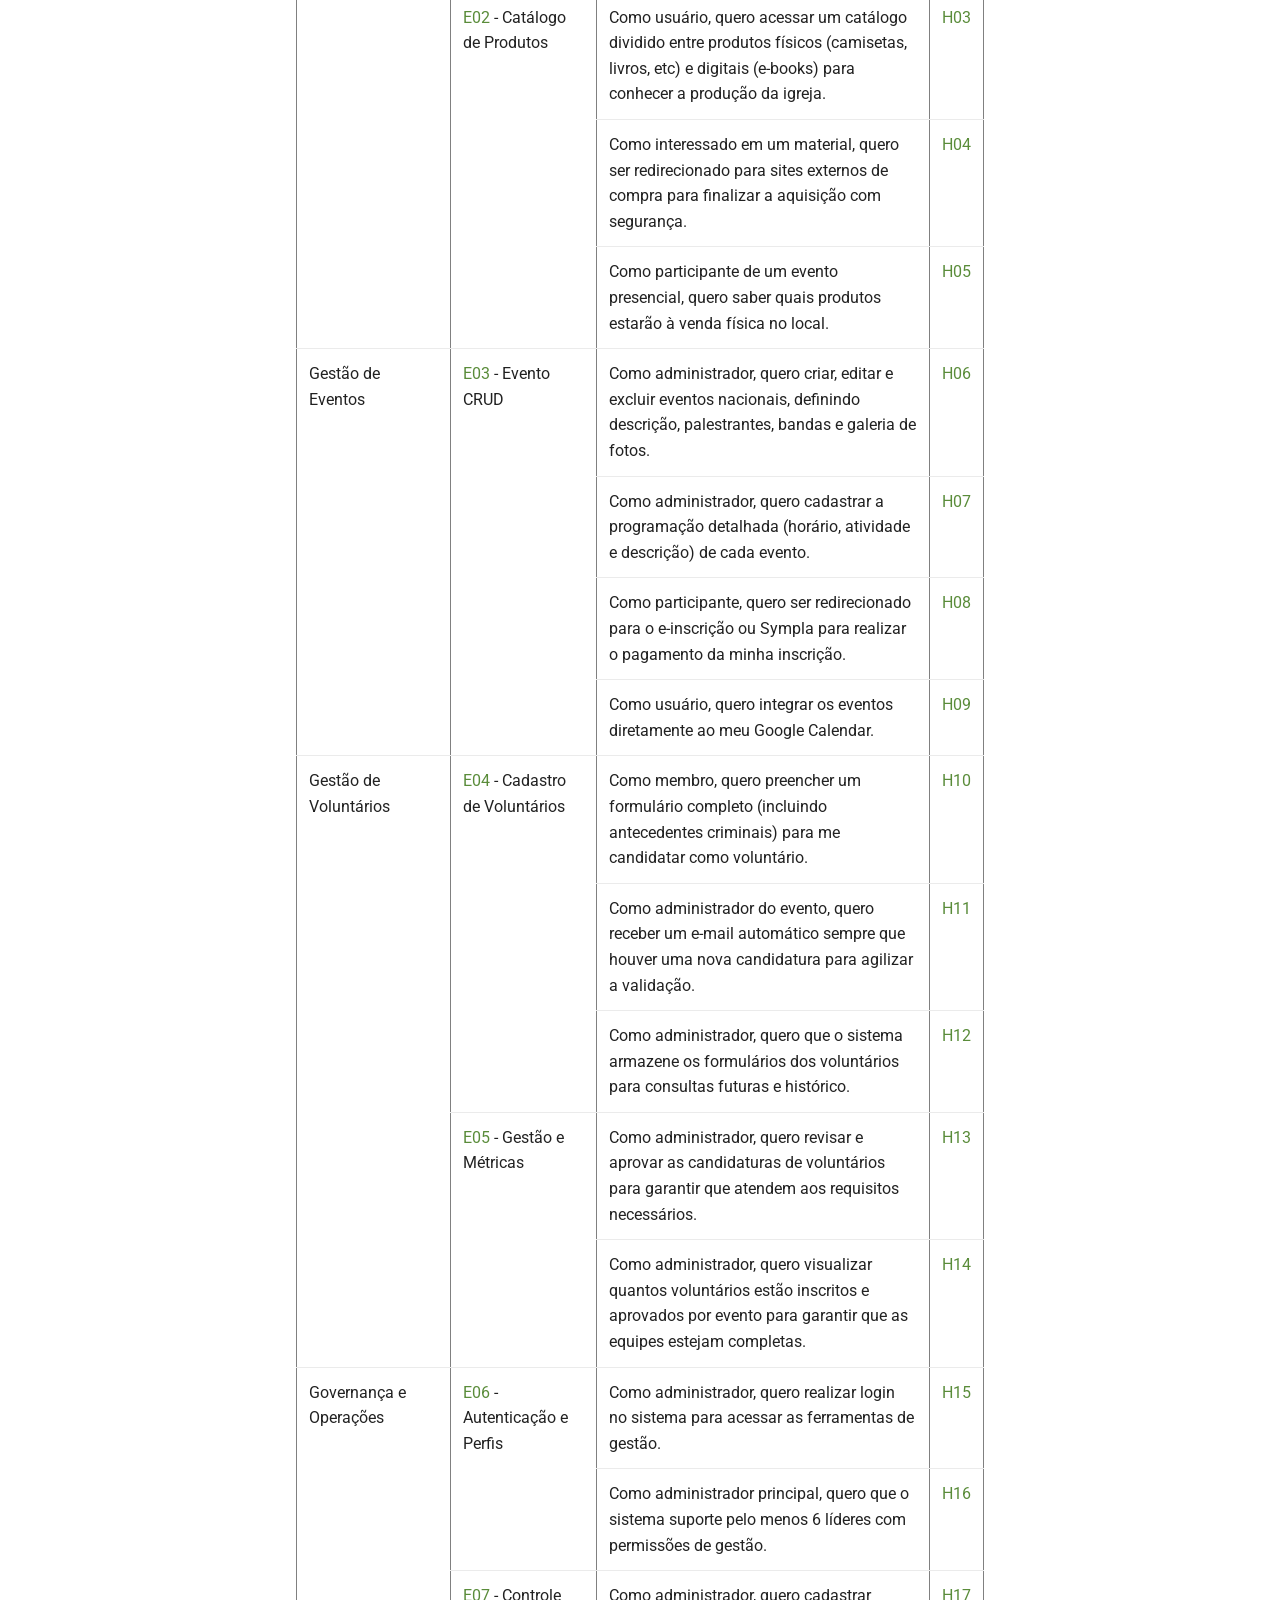
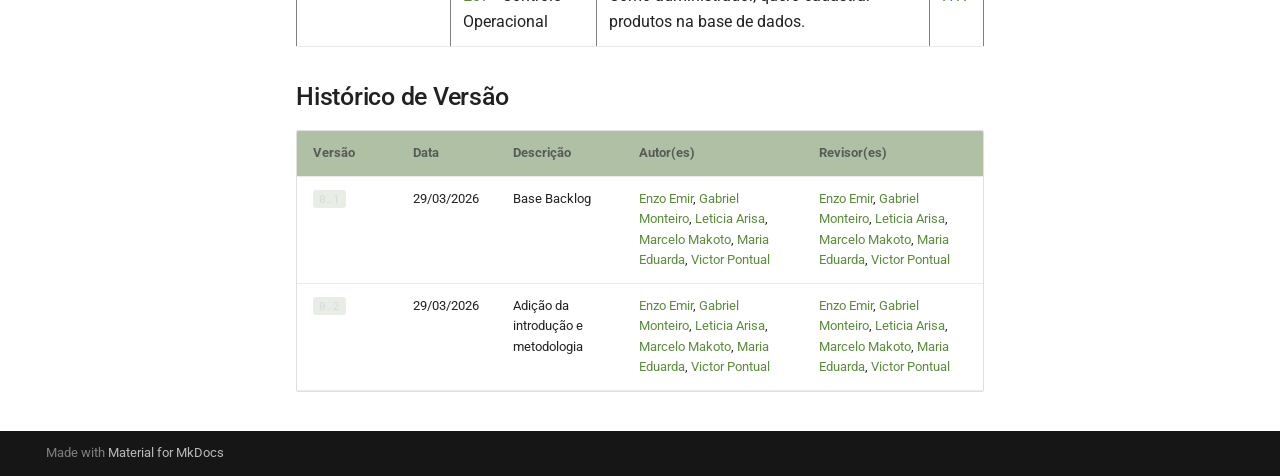
==== commit 361b786d: "deploy: f496db8b470b6187469f210f6cf03a2c80943f26" ====
--- a/projeto/backlog_novo/index.html
+++ b/projeto/backlog_novo/index.html
@@ -1281,20 +1281,6 @@
 <td><a href="https://github.com/EnzoEmir">Enzo Emir</a>, <a href="https://github.com/GabrielSMonteiro">Gabriel Monteiro</a>, <a href="https://github.com/Leticia-Arisa-K-Higa">Leticia Arisa</a>, <a href="https://github.com/MM4K">Marcelo Makoto</a>, <a href="https://github.com/dudaa28">Maria Eduarda</a>, <a href="https://github.com/VictorPontual">Victor Pontual</a></td>
 </tr>
 <tr>
-<td>Versão</td>
-<td>Data</td>
-<td>Descrição</td>
-<td>Autor(es)</td>
-<td>Revisor(es)</td>
-</tr>
-<tr>
-<td>--------</td>
-<td>------------</td>
-<td>--------------------------------------------</td>
-<td>-----------------------------------------------</td>
-<td>-------------</td>
-</tr>
-<tr>
 <td><code>0.2</code></td>
 <td>29/03/2026</td>
 <td>Adição da introdução e metodologia</td>
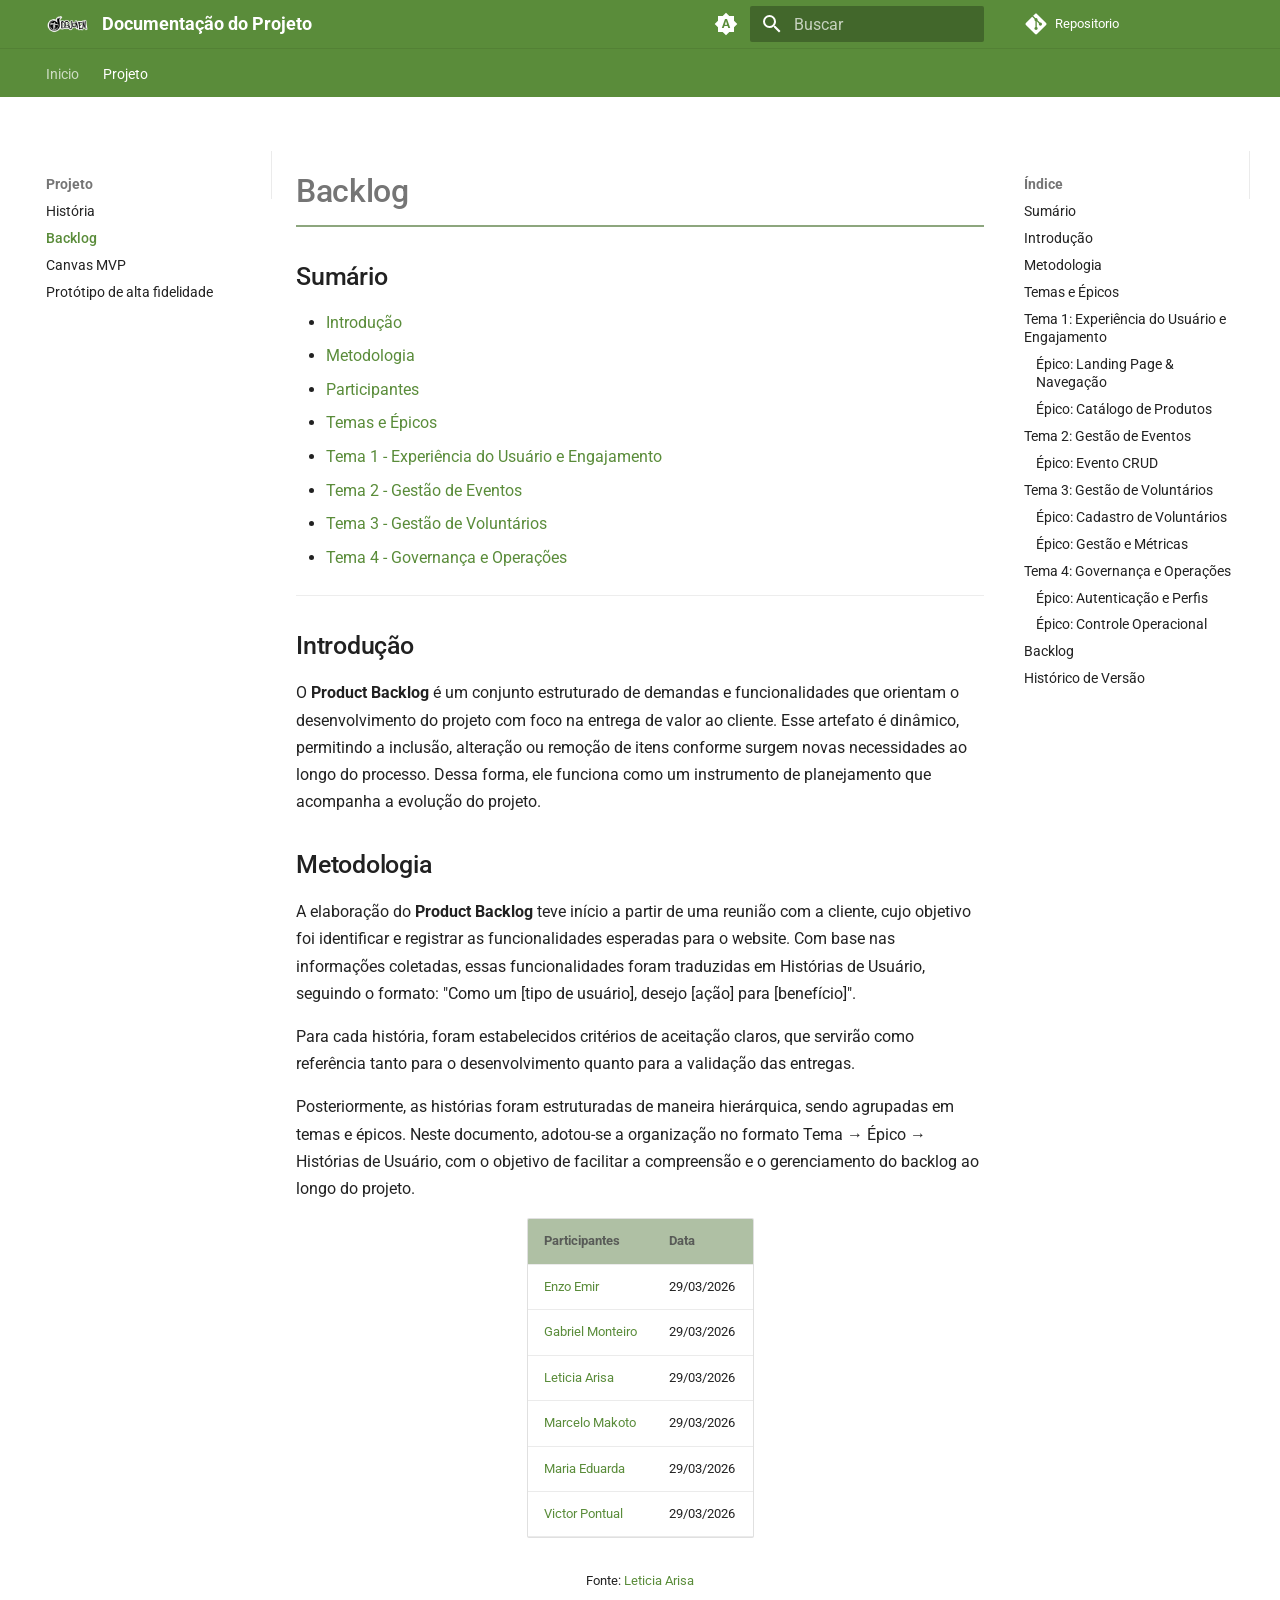
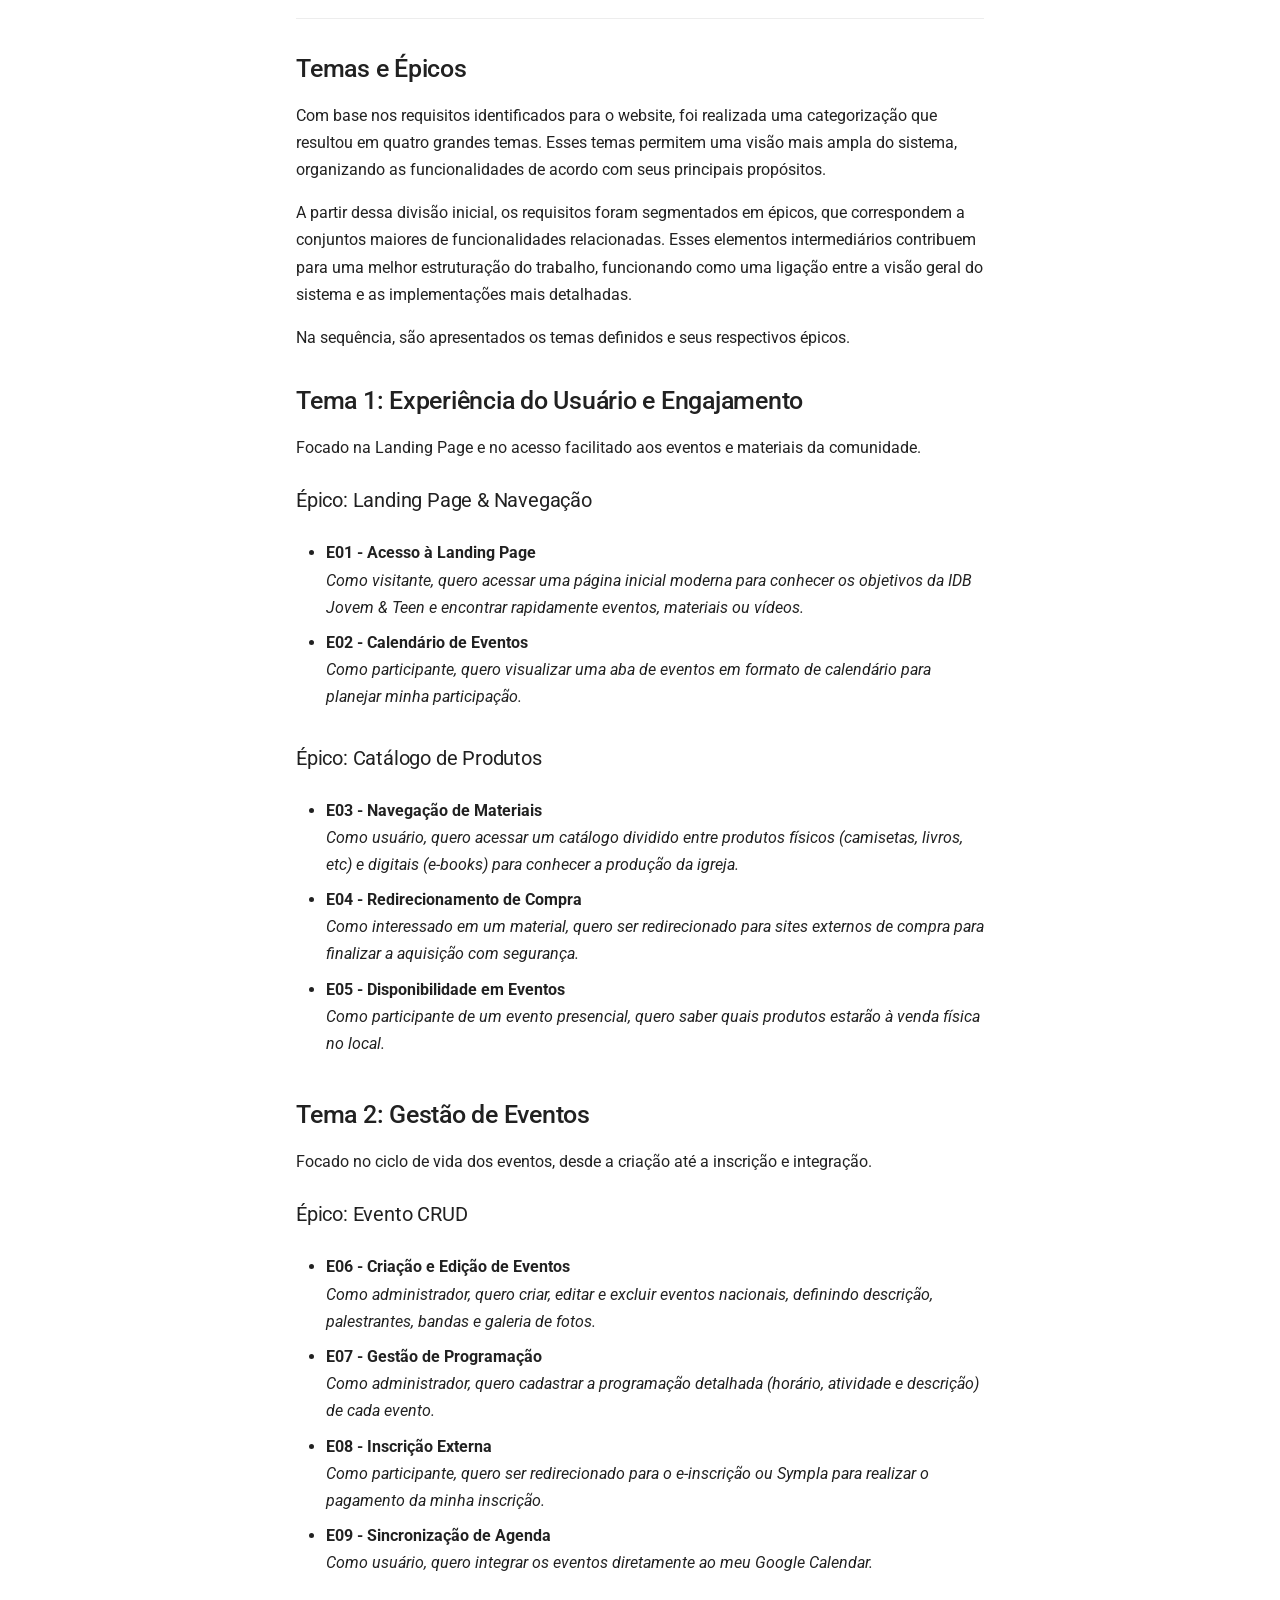
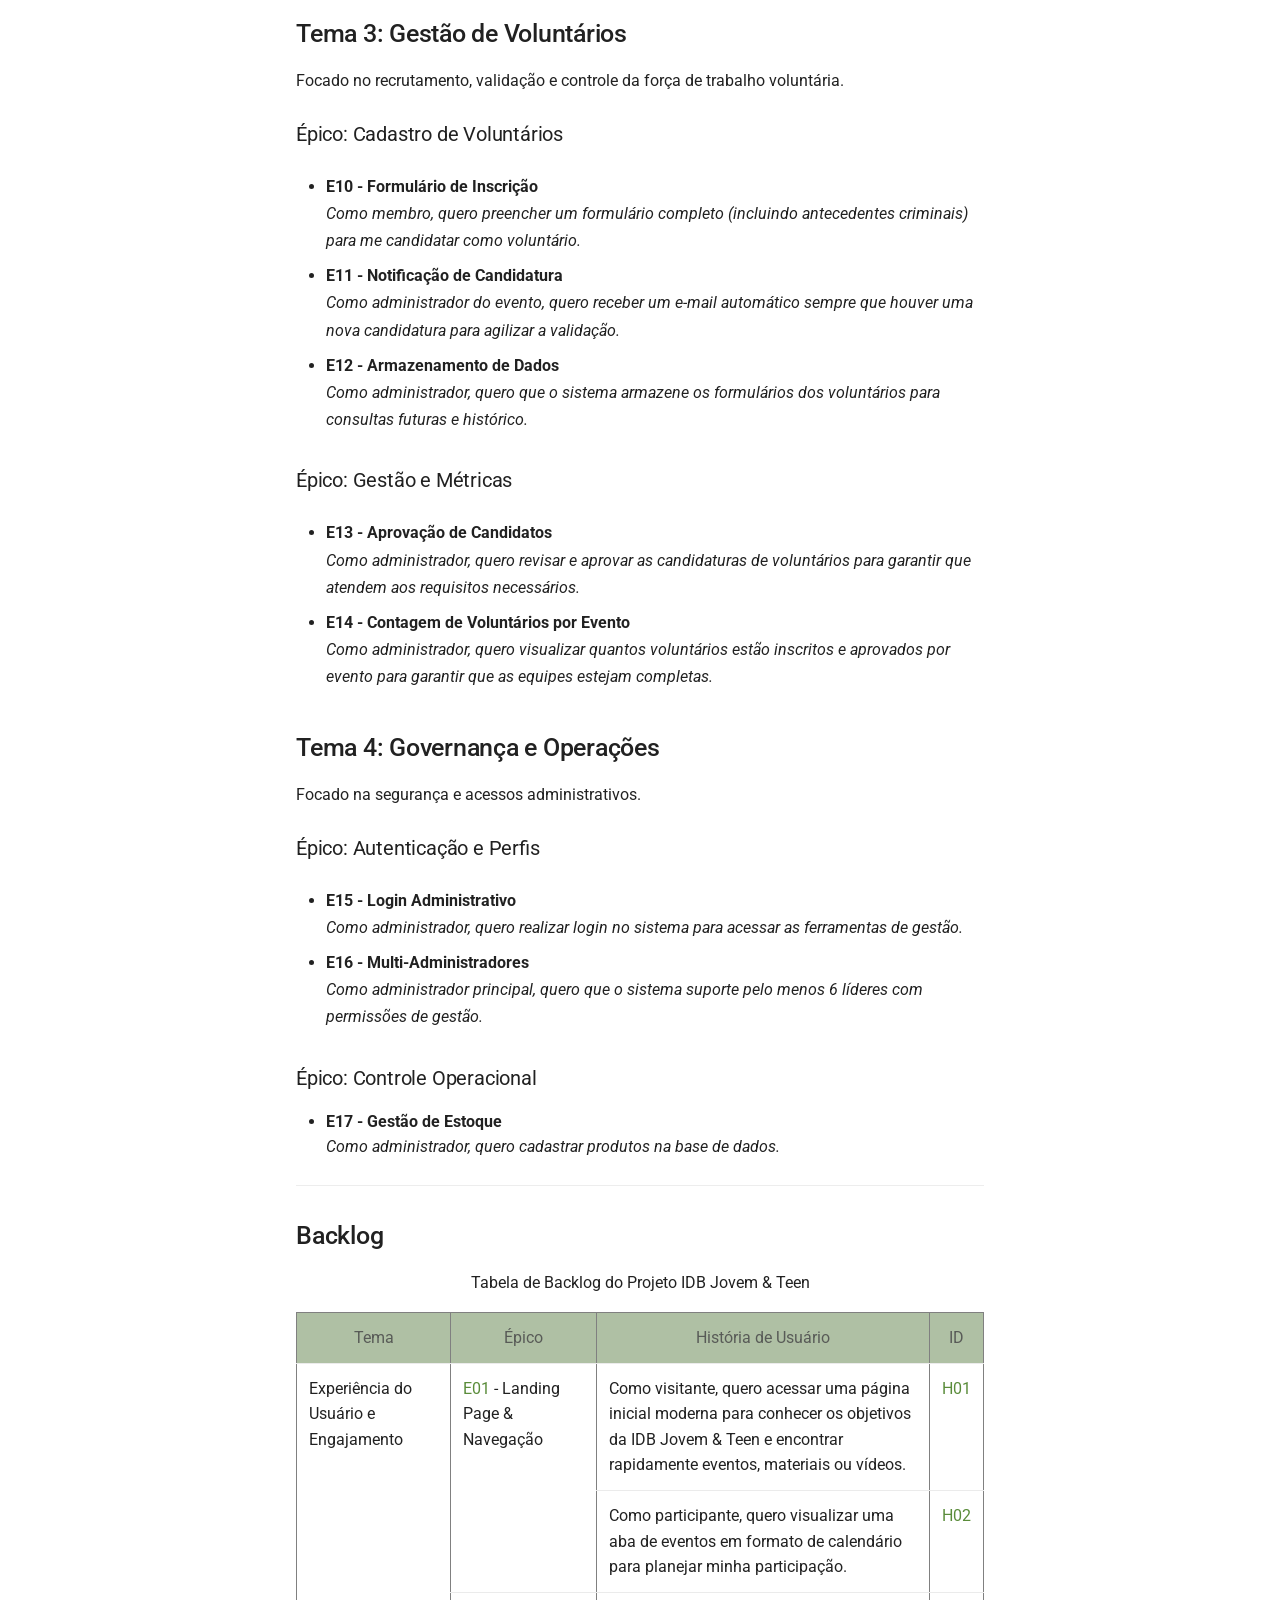
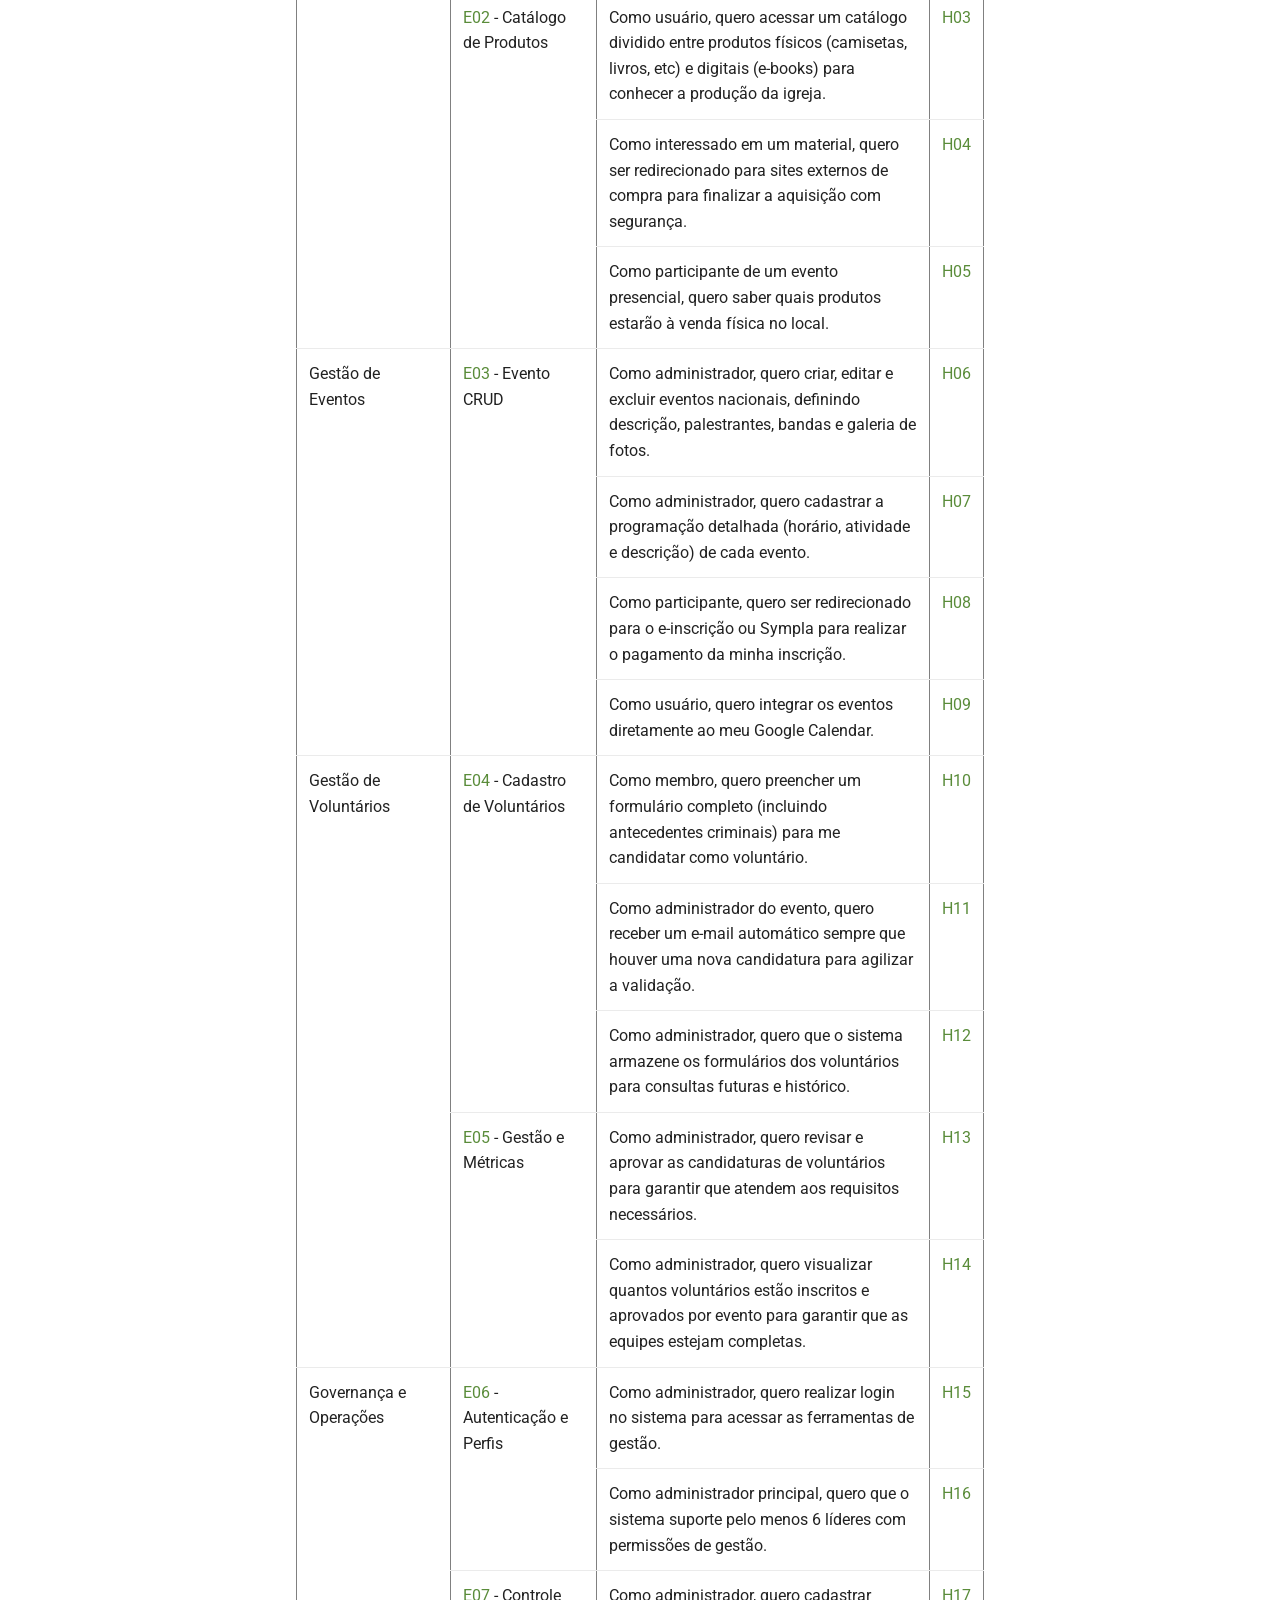
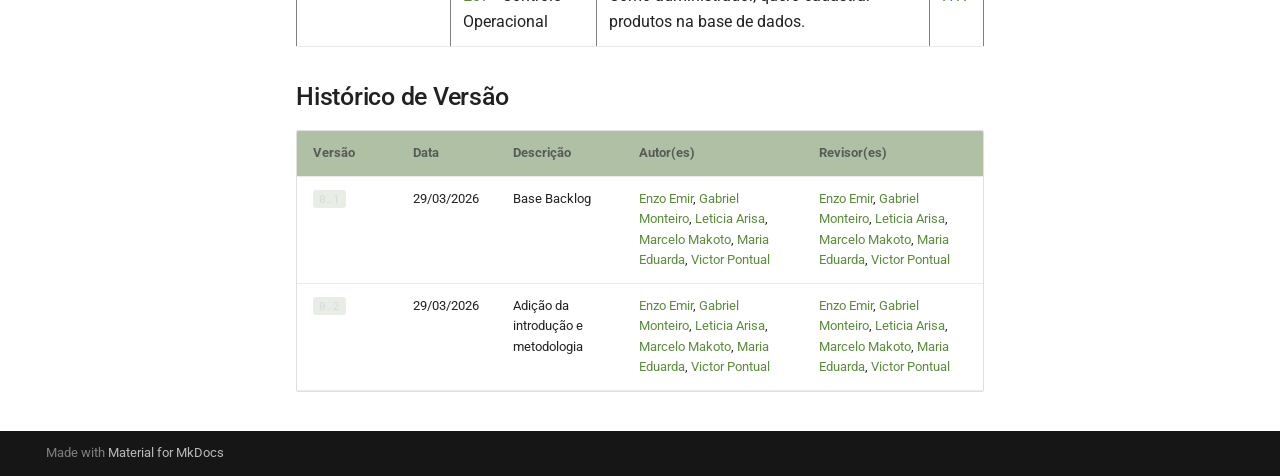
==== commit 21ff894b: "deploy: 60db12a12230517081a62834735d1351e9400d82" ====
--- a/projeto/backlog_novo/index.html
+++ b/projeto/backlog_novo/index.html
@@ -720,6 +720,34 @@
     
   
     Canvas MVP
+  
+
+    
+  </span>
+  
+  
+
+      </a>
+    </li>
+  
+
+              
+            
+              
+                
+  
+  
+  
+  
+    <li class="md-nav__item">
+      <a href="../prototipo_alta/" class="md-nav__link">
+        
+  
+  
+  <span class="md-ellipsis">
+    
+  
+    Protótipo de alta fidelidade
   
 
     
